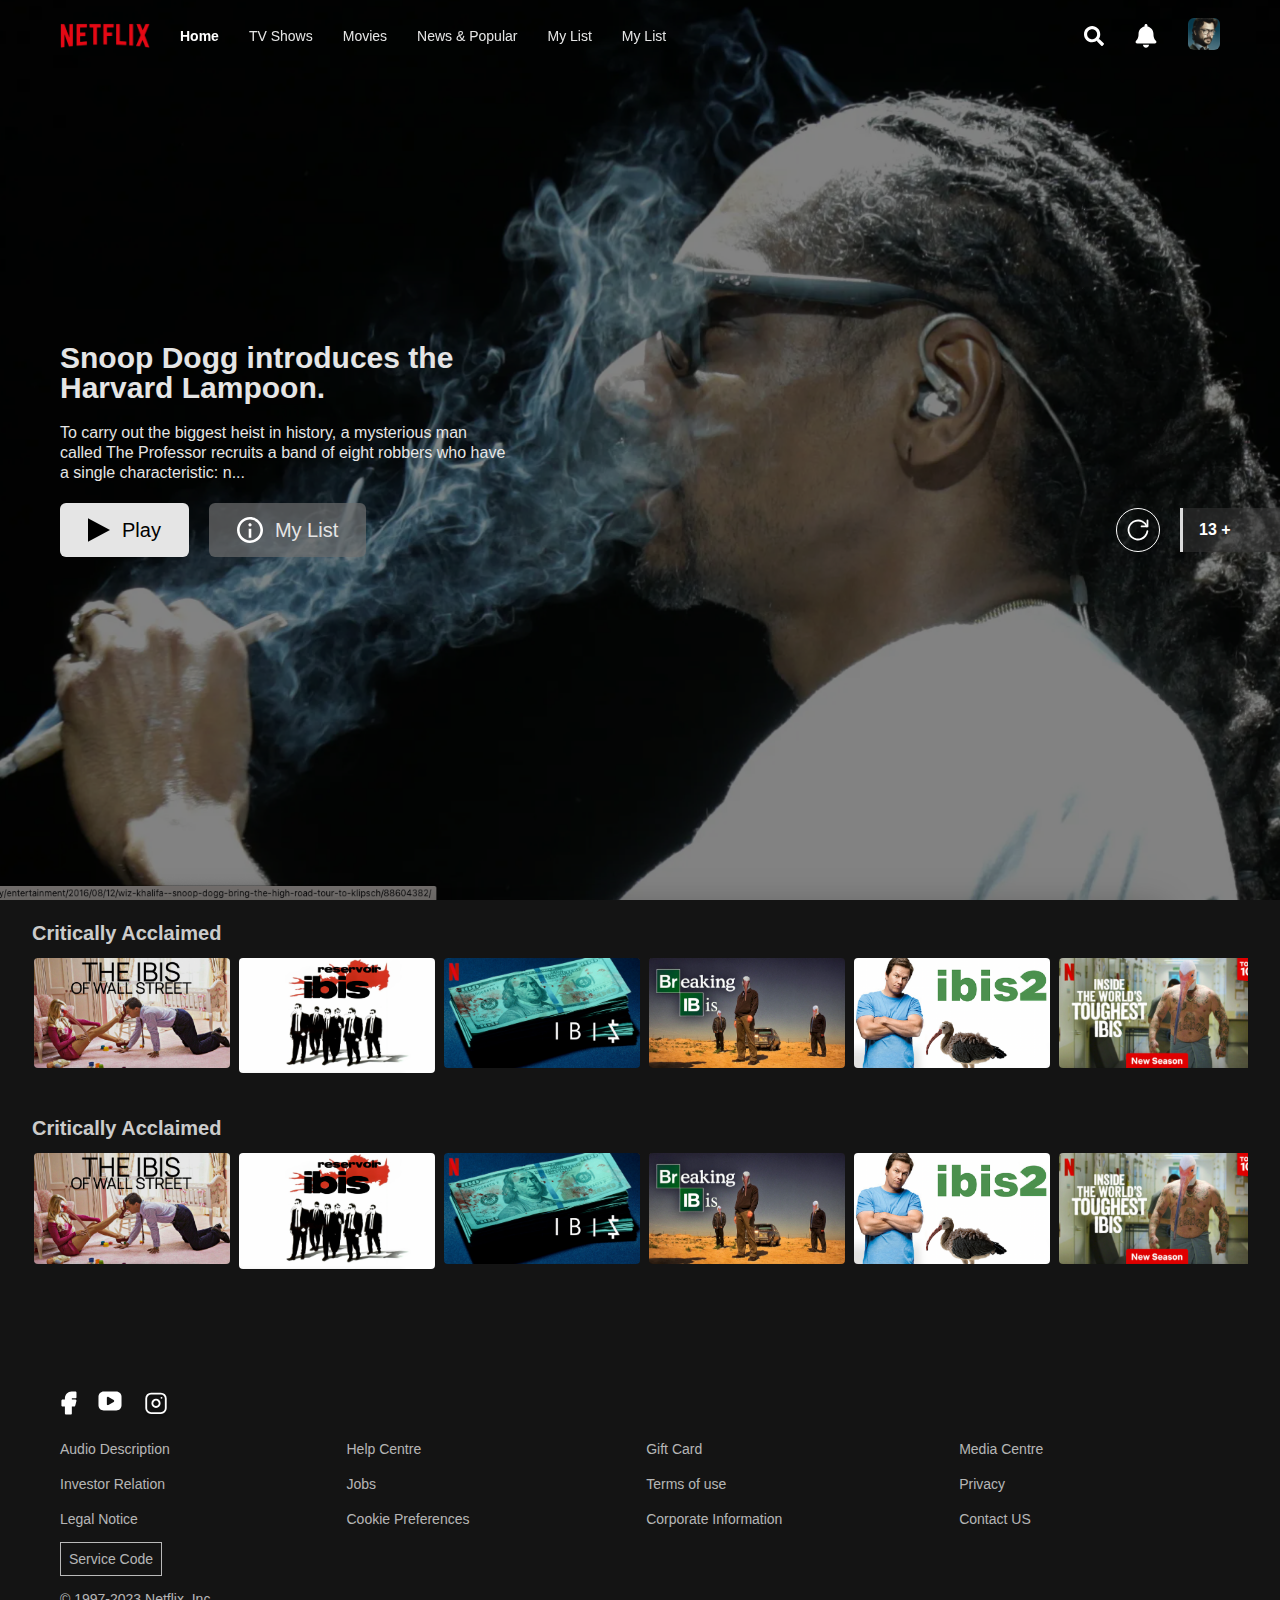
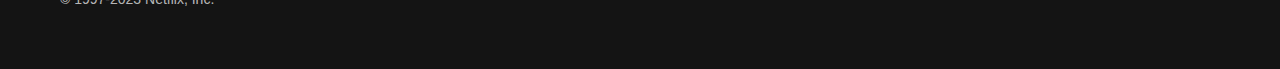
==== index.html @ 250d96dd "new page added" ====
<!DOCTYPE html>
<html lang="en">
  <head>
    <meta charset="utf-8">
    <meta name="viewport" content="width=device-width, initial-scale=1.0">
    <title>Netflix - Watch TV Shows Online, Watch Movies Online</title>
    <link rel="stylesheet" href="assets/css/swiper.min.css">
    <link rel="stylesheet" href="assets/css/style.css">
  </head>
  <body>
    <div class="wrapper-cont">
        <!-- header -->
        <header id="header" class="header">
          <a class="navbar-brand" href="#">
              <img src="assets/images/logo.png" width="90" height="25" alt="logo">
          </a>
          <ul class="nav-links">
            <li><a href="" class="active">Home</a></li>
            <li><a href="">TV Shows</a></li>
            <li><a href="">Movies</a></li>
            <li><a href="">News & Popular</a></li>
            <li><a href="">My List</a></li>
            <li><a href="">My List</a></li>
          </ul>
          <div class="nav-right">
            <a href=""><img src="assets/images/search.svg" width="20" height="20" alt="logo"></a>
            <a href=""><img src="assets/images/notification.svg" width="24" height="24" alt="notification"></a>
            <div class="dropdown">
              <button onclick="myFunction()" class="dropbtn">
                <div>
                  <img src="assets/images/profile-pic.png" width="32" height="32" alt="profile-pic">
                  <i class="fas fa-caret-down"></i>
                </div>
              </button>
              <div id="myDropdown" class="dropdown-content">
                <a href="#home">Home</a>
                <a href="#about">About</a>
                <a href="#contact">Contact</a>
              </div>
            </div>
          </div>
        </header>
        <main>
            <div class="hero-section">
              <div class="banner-img-wrap">
                  <img src="assets/images/banner-img.png" class="banner-img" alt="banner-img">
              </div>
              <div class="banner-overlay">
                <div class="banner_contents">
                  <h1 class="banner_title">Snoop Dogg introduces the Harvard Lampoon.</h1>
                  <p class="banner_description">
                    To carry out the biggest heist in history, a mysterious man called The Professor recruits
                    a band of eight robbers who have a single characteristic: n...
                  </p>
                </div>
                <div class="banner_buttons">
                  <div class="left-aside-btns aside-btns">
                    <button class="banner_button play"><img src="assets/images/play.svg" width="22" height="24" alt="play"> Play</button>
                    <button class="banner_button info"><img src="assets/images/info.svg" width="26" height="26" alt="info"> My List</button>
                  </div>
                  <div class="aside-btns">
                    <button class="refresh-btn"><img src="assets/images/refresh.svg" width="22" height="22" alt="refresh"></button>
                    <div class="maturity-tag">
                        <span>13 +</span>
                    </div>
                  </div>
                </div>
              </div>
            </div>
            <div class="content-listing">
              <div class="content-listing-row">
                <h3>Critically Acclaimed</h3>
                <div class="swiper mySwiper">
                  <div class="swiper-wrapper">
                    <div class="swiper-slide poster-card">
                        <div class="postercard-img">
                          <img src="assets/images/ibis-wall-street.png" alt="ibis-wall-street">
                        </div>
                        <div class="poster-card-bottom">
                          <div class="poster-cards-action">
                              <a href=""><img src="assets/images/play.svg" width="8" height="9" alt="play"></a>
                              <a href=""><img src="assets/images/plus.svg" width="10" height="10" alt="plus"></a>
                              <a href=""><img src="assets/images/thumb-up.svg" width="10" height="10" alt="thumb-up"></a>
                              <a href=""><img src="assets/images/thumb-down.svg" width="10" height="10" alt="thumb-down"></a>
                              <a href=""><img src="assets/images/carret-down.svg" width="10" height="6" alt="carret-down"></a>
                          </div>
                            <p class="recomd-title">Recomandé à 98%</p>
                            <p class="para">Ibis Mating, Erotic, Reality TV</p>
                        </div>
                    </div>
                    <div class="swiper-slide poster-card">
                      <div class="postercard-img">
                        <img src="assets/images/reservoir-ibis.png" alt="reservoir-ibis">
                      </div>
                      <div class="poster-card-bottom">
                        <div class="poster-cards-action">
                            <a href=""><img src="assets/images/play.svg" width="8" height="9" alt="play"></a>
                            <a href=""><img src="assets/images/plus.svg" width="10" height="10" alt="plus"></a>
                            <a href=""><img src="assets/images/thumb-up.svg" width="10" height="10" alt="thumb-up"></a>
                            <a href=""><img src="assets/images/thumb-down.svg" width="10" height="10" alt="thumb-down"></a>
                            <a href=""><img src="assets/images/carret-down.svg" width="10" height="6" alt="carret-down"></a>
                        </div>
                          <p class="recomd-title">Recomandé à 98%</p>
                          <p class="para">Ibis Mating, Erotic, Reality TV</p>
                      </div>
                    </div>
                    <div class="swiper-slide poster-card">
                      <div class="postercard-img">
                        <img src="assets/images/ibiz.png" alt="ibiz">
                      </div>
                      <div class="poster-card-bottom">
                        <div class="poster-cards-action">
                            <a href=""><img src="assets/images/play.svg" width="8" height="9" alt="play"></a>
                            <a href=""><img src="assets/images/plus.svg" width="10" height="10" alt="plus"></a>
                            <a href=""><img src="assets/images/thumb-up.svg" width="10" height="10" alt="thumb-up"></a>
                            <a href=""><img src="assets/images/thumb-down.svg" width="10" height="10" alt="thumb-down"></a>
                            <a href=""><img src="assets/images/carret-down.svg" width="10" height="6" alt="carret-down"></a>
                        </div>
                          <p class="recomd-title">Recomandé à 98%</p>
                          <p class="para">Ibis Mating, Erotic, Reality TV</p>
                      </div>
                    </div>
                    <div class="swiper-slide poster-card">
                      <div class="postercard-img">
                        <img src="assets/images/breaking-ibis.png" alt="breaking-ibis">
                      </div>
                      <div class="poster-card-bottom">
                        <div class="poster-cards-action">
                            <a href=""><img src="assets/images/play.svg" width="8" height="9" alt="play"></a>
                            <a href=""><img src="assets/images/plus.svg" width="10" height="10" alt="plus"></a>
                            <a href=""><img src="assets/images/thumb-up.svg" width="10" height="10" alt="thumb-up"></a>
                            <a href=""><img src="assets/images/thumb-down.svg" width="10" height="10" alt="thumb-down"></a>
                            <a href=""><img src="assets/images/carret-down.svg" width="10" height="6" alt="carret-down"></a>
                        </div>
                          <p class="recomd-title">Recomandé à 98%</p>
                          <p class="para">Ibis Mating, Erotic, Reality TV</p>
                      </div>
                    </div>
                    <div class="swiper-slide poster-card">
                      <div class="postercard-img">
                        <img src="assets/images/ibis2.png" alt="ibis2">
                      </div>
                      <div class="poster-card-bottom">
                        <div class="poster-cards-action">
                            <a href=""><img src="assets/images/play.svg" width="8" height="9" alt="play"></a>
                            <a href=""><img src="assets/images/plus.svg" width="10" height="10" alt="plus"></a>
                            <a href=""><img src="assets/images/thumb-up.svg" width="10" height="10" alt="thumb-up"></a>
                            <a href=""><img src="assets/images/thumb-down.svg" width="10" height="10" alt="thumb-down"></a>
                            <a href=""><img src="assets/images/carret-down.svg" width="10" height="6" alt="carret-down"></a>
                        </div>
                          <p class="recomd-title">Recomandé à 98%</p>
                          <p class="para">Ibis Mating, Erotic, Reality TV</p>
                      </div>
                    </div>
                    <div class="swiper-slide poster-card">
                      <div class="postercard-img">
                        <img src="assets/images/inside-tough-ibis.png" alt="inside-tough-ibis">
                      </div>
                      <div class="poster-card-bottom">
                        <div class="poster-cards-action">
                            <a href=""><img src="assets/images/play.svg" width="8" height="9" alt="play"></a>
                            <a href=""><img src="assets/images/plus.svg" width="10" height="10" alt="plus"></a>
                            <a href=""><img src="assets/images/thumb-up.svg" width="10" height="10" alt="thumb-up"></a>
                            <a href=""><img src="assets/images/thumb-down.svg" width="10" height="10" alt="thumb-down"></a>
                            <a href=""><img src="assets/images/carret-down.svg" width="10" height="6" alt="carret-down"></a>
                        </div>
                          <p class="recomd-title">Recomandé à 98%</p>
                          <p class="para">Ibis Mating, Erotic, Reality TV</p>
                      </div>
                    </div>
                    <div class="swiper-slide poster-card">
                      <div class="postercard-img">
                        <img src="assets/images/ibis.png" alt="ibis">
                      </div>
                      <div class="poster-card-bottom">
                        <div class="poster-cards-action">
                            <a href=""><img src="assets/images/play.svg" width="8" height="9" alt="play"></a>
                            <a href=""><img src="assets/images/plus.svg" width="10" height="10" alt="plus"></a>
                            <a href=""><img src="assets/images/thumb-up.svg" width="10" height="10" alt="thumb-up"></a>
                            <a href=""><img src="assets/images/thumb-down.svg" width="10" height="10" alt="thumb-down"></a>
                            <a href=""><img src="assets/images/carret-down.svg" width="10" height="6" alt="carret-down"></a>
                        </div>
                          <p class="recomd-title">Recomandé à 98%</p>
                          <p class="para">Ibis Mating, Erotic, Reality TV</p>
                      </div>
                    </div>
                    <div class="swiper-slide poster-card">
                      <div class="postercard-img">
                        <img src="assets/images/life-of-ibis.png" alt="life-of-ibis">
                      </div>
                      <div class="poster-card-bottom">
                        <div class="poster-cards-action">
                            <a href=""><img src="assets/images/play.svg" width="8" height="9" alt="play"></a>
                            <a href=""><img src="assets/images/plus.svg" width="10" height="10" alt="plus"></a>
                            <a href=""><img src="assets/images/thumb-up.svg" width="10" height="10" alt="thumb-up"></a>
                            <a href=""><img src="assets/images/thumb-down.svg" width="10" height="10" alt="thumb-down"></a>
                            <a href=""><img src="assets/images/carret-down.svg" width="10" height="6" alt="carret-down"></a>
                        </div>
                          <p class="recomd-title">Recomandé à 98%</p>
                          <p class="para">Ibis Mating, Erotic, Reality TV</p>
                      </div>
                    </div>
                    <div class="swiper-slide poster-card">
                      <div class="postercard-img">
                        <img src="assets/images/ibis-bueller.png" alt="ibis-bueller">
                      </div>
                      <div class="poster-card-bottom">
                        <div class="poster-cards-action">
                            <a href=""><img src="assets/images/play.svg" width="8" height="9" alt="play"></a>
                            <a href=""><img src="assets/images/plus.svg" width="10" height="10" alt="plus"></a>
                            <a href=""><img src="assets/images/thumb-up.svg" width="10" height="10" alt="thumb-up"></a>
                            <a href=""><img src="assets/images/thumb-down.svg" width="10" height="10" alt="thumb-down"></a>
                            <a href=""><img src="assets/images/carret-down.svg" width="10" height="6" alt="carret-down"></a>
                        </div>
                          <p class="recomd-title">Recomandé à 98%</p>
                          <p class="para">Ibis Mating, Erotic, Reality TV</p>
                      </div>
                    </div>
                    <div class="swiper-slide poster-card">
                      <div class="postercard-img">
                        <img src="assets/images/superibis.png" alt="superibis">
                      </div>
                      <div class="poster-card-bottom">
                        <div class="poster-cards-action">
                            <a href=""><img src="assets/images/play.svg" width="8" height="9" alt="play"></a>
                            <a href=""><img src="assets/images/plus.svg" width="10" height="10" alt="plus"></a>
                            <a href=""><img src="assets/images/thumb-up.svg" width="10" height="10" alt="thumb-up"></a>
                            <a href=""><img src="assets/images/thumb-down.svg" width="10" height="10" alt="thumb-down"></a>
                            <a href=""><img src="assets/images/carret-down.svg" width="10" height="6" alt="carret-down"></a>
                        </div>
                          <p class="recomd-title">Recomandé à 98%</p>
                          <p class="para">Ibis Mating, Erotic, Reality TV</p>
                      </div>
                    </div>
                    <div class="swiper-slide poster-card">
                      <div class="postercard-img">
                        <img src="assets/images/bojack-ibisman.png" alt="bojack-ibisman">
                      </div>
                      <div class="poster-card-bottom">
                        <div class="poster-cards-action">
                            <a href=""><img src="assets/images/play.svg" width="8" height="9" alt="play"></a>
                            <a href=""><img src="assets/images/plus.svg" width="10" height="10" alt="plus"></a>
                            <a href=""><img src="assets/images/thumb-up.svg" width="10" height="10" alt="thumb-up"></a>
                            <a href=""><img src="assets/images/thumb-down.svg" width="10" height="10" alt="thumb-down"></a>
                            <a href=""><img src="assets/images/carret-down.svg" width="10" height="6" alt="carret-down"></a>
                        </div>
                          <p class="recomd-title">Recomandé à 98%</p>
                          <p class="para">Ibis Mating, Erotic, Reality TV</p>
                      </div>
                    </div>
                    <div class="swiper-slide poster-card">
                      <div class="postercard-img">
                        <img src="assets/images/magic-school-ibis.png" alt="magic-school-ibis">
                      </div>
                      <div class="poster-card-bottom">
                        <div class="poster-cards-action">
                            <a href=""><img src="assets/images/play.svg" width="8" height="9" alt="play"></a>
                            <a href=""><img src="assets/images/plus.svg" width="10" height="10" alt="plus"></a>
                            <a href=""><img src="assets/images/thumb-up.svg" width="10" height="10" alt="thumb-up"></a>
                            <a href=""><img src="assets/images/thumb-down.svg" width="10" height="10" alt="thumb-down"></a>
                            <a href=""><img src="assets/images/carret-down.svg" width="10" height="6" alt="carret-down"></a>
                        </div>
                          <p class="recomd-title">Recomandé à 98%</p>
                          <p class="para">Ibis Mating, Erotic, Reality TV</p>
                      </div>
                    </div>
                  </div>
                  <div class="swiper-button-next"></div>
                  <div class="swiper-button-prev"></div>
                </div>
              </div>
              <div class="content-listing-row">
                <h3>Critically Acclaimed</h3>
                <div class="swiper mySwiper">
                  <div class="swiper-wrapper">
                    <div class="swiper-slide poster-card">
                        <div class="postercard-img">
                          <img src="assets/images/ibis-wall-street.png" alt="ibis-wall-street">
                        </div>
                        <div class="poster-card-bottom">
                          <div class="poster-cards-action">
                              <a href=""><img src="assets/images/play.svg" width="8" height="9" alt="play"></a>
                              <a href=""><img src="assets/images/plus.svg" width="10" height="10" alt="plus"></a>
                              <a href=""><img src="assets/images/thumb-up.svg" width="10" height="10" alt="thumb-up"></a>
                              <a href=""><img src="assets/images/thumb-down.svg" width="10" height="10" alt="thumb-down"></a>
                              <a href=""><img src="assets/images/carret-down.svg" width="10" height="6" alt="carret-down"></a>
                          </div>
                            <p class="recomd-title">Recomandé à 98%</p>
                            <p class="para">Ibis Mating, Erotic, Reality TV</p>
                        </div>
                    </div>
                    <div class="swiper-slide poster-card">
                      <div class="postercard-img">
                        <img src="assets/images/reservoir-ibis.png" alt="reservoir-ibis">
                      </div>
                      <div class="poster-card-bottom">
                        <div class="poster-cards-action">
                            <a href=""><img src="assets/images/play.svg" width="8" height="9" alt="play"></a>
                            <a href=""><img src="assets/images/plus.svg" width="10" height="10" alt="plus"></a>
                            <a href=""><img src="assets/images/thumb-up.svg" width="10" height="10" alt="thumb-up"></a>
                            <a href=""><img src="assets/images/thumb-down.svg" width="10" height="10" alt="thumb-down"></a>
                            <a href=""><img src="assets/images/carret-down.svg" width="10" height="6" alt="carret-down"></a>
                        </div>
                          <p class="recomd-title">Recomandé à 98%</p>
                          <p class="para">Ibis Mating, Erotic, Reality TV</p>
                      </div>
                    </div>
                    <div class="swiper-slide poster-card">
                      <div class="postercard-img">
                        <img src="assets/images/ibiz.png" alt="ibiz">
                      </div>
                      <div class="poster-card-bottom">
                        <div class="poster-cards-action">
                            <a href=""><img src="assets/images/play.svg" width="8" height="9" alt="play"></a>
                            <a href=""><img src="assets/images/plus.svg" width="10" height="10" alt="plus"></a>
                            <a href=""><img src="assets/images/thumb-up.svg" width="10" height="10" alt="thumb-up"></a>
                            <a href=""><img src="assets/images/thumb-down.svg" width="10" height="10" alt="thumb-down"></a>
                            <a href=""><img src="assets/images/carret-down.svg" width="10" height="6" alt="carret-down"></a>
                        </div>
                          <p class="recomd-title">Recomandé à 98%</p>
                          <p class="para">Ibis Mating, Erotic, Reality TV</p>
                      </div>
                    </div>
                    <div class="swiper-slide poster-card">
                      <div class="postercard-img">
                        <img src="assets/images/breaking-ibis.png" alt="breaking-ibis">
                      </div>
                      <div class="poster-card-bottom">
                        <div class="poster-cards-action">
                            <a href=""><img src="assets/images/play.svg" width="8" height="9" alt="play"></a>
                            <a href=""><img src="assets/images/plus.svg" width="10" height="10" alt="plus"></a>
                            <a href=""><img src="assets/images/thumb-up.svg" width="10" height="10" alt="thumb-up"></a>
                            <a href=""><img src="assets/images/thumb-down.svg" width="10" height="10" alt="thumb-down"></a>
                            <a href=""><img src="assets/images/carret-down.svg" width="10" height="6" alt="carret-down"></a>
                        </div>
                          <p class="recomd-title">Recomandé à 98%</p>
                          <p class="para">Ibis Mating, Erotic, Reality TV</p>
                      </div>
                    </div>
                    <div class="swiper-slide poster-card">
                      <div class="postercard-img">
                        <img src="assets/images/ibis2.png" alt="ibis2">
                      </div>
                      <div class="poster-card-bottom">
                        <div class="poster-cards-action">
                            <a href=""><img src="assets/images/play.svg" width="8" height="9" alt="play"></a>
                            <a href=""><img src="assets/images/plus.svg" width="10" height="10" alt="plus"></a>
                            <a href=""><img src="assets/images/thumb-up.svg" width="10" height="10" alt="thumb-up"></a>
                            <a href=""><img src="assets/images/thumb-down.svg" width="10" height="10" alt="thumb-down"></a>
                            <a href=""><img src="assets/images/carret-down.svg" width="10" height="6" alt="carret-down"></a>
                        </div>
                          <p class="recomd-title">Recomandé à 98%</p>
                          <p class="para">Ibis Mating, Erotic, Reality TV</p>
                      </div>
                    </div>
                    <div class="swiper-slide poster-card">
                      <div class="postercard-img">
                        <img src="assets/images/inside-tough-ibis.png" alt="inside-tough-ibis">
                      </div>
                      <div class="poster-card-bottom">
                        <div class="poster-cards-action">
                            <a href=""><img src="assets/images/play.svg" width="8" height="9" alt="play"></a>
                            <a href=""><img src="assets/images/plus.svg" width="10" height="10" alt="plus"></a>
                            <a href=""><img src="assets/images/thumb-up.svg" width="10" height="10" alt="thumb-up"></a>
                            <a href=""><img src="assets/images/thumb-down.svg" width="10" height="10" alt="thumb-down"></a>
                            <a href=""><img src="assets/images/carret-down.svg" width="10" height="6" alt="carret-down"></a>
                        </div>
                          <p class="recomd-title">Recomandé à 98%</p>
                          <p class="para">Ibis Mating, Erotic, Reality TV</p>
                      </div>
                    </div>
                    <div class="swiper-slide poster-card">
                      <div class="postercard-img">
                        <img src="assets/images/ibis.png" alt="ibis">
                      </div>
                      <div class="poster-card-bottom">
                        <div class="poster-cards-action">
                            <a href=""><img src="assets/images/play.svg" width="8" height="9" alt="play"></a>
                            <a href=""><img src="assets/images/plus.svg" width="10" height="10" alt="plus"></a>
                            <a href=""><img src="assets/images/thumb-up.svg" width="10" height="10" alt="thumb-up"></a>
                            <a href=""><img src="assets/images/thumb-down.svg" width="10" height="10" alt="thumb-down"></a>
                            <a href=""><img src="assets/images/carret-down.svg" width="10" height="6" alt="carret-down"></a>
                        </div>
                          <p class="recomd-title">Recomandé à 98%</p>
                          <p class="para">Ibis Mating, Erotic, Reality TV</p>
                      </div>
                    </div>
                    <div class="swiper-slide poster-card">
                      <div class="postercard-img">
                        <img src="assets/images/life-of-ibis.png" alt="life-of-ibis">
                      </div>
                      <div class="poster-card-bottom">
                        <div class="poster-cards-action">
                            <a href=""><img src="assets/images/play.svg" width="8" height="9" alt="play"></a>
                            <a href=""><img src="assets/images/plus.svg" width="10" height="10" alt="plus"></a>
                            <a href=""><img src="assets/images/thumb-up.svg" width="10" height="10" alt="thumb-up"></a>
                            <a href=""><img src="assets/images/thumb-down.svg" width="10" height="10" alt="thumb-down"></a>
                            <a href=""><img src="assets/images/carret-down.svg" width="10" height="6" alt="carret-down"></a>
                        </div>
                          <p class="recomd-title">Recomandé à 98%</p>
                          <p class="para">Ibis Mating, Erotic, Reality TV</p>
                      </div>
                    </div>
                    <div class="swiper-slide poster-card">
                      <div class="postercard-img">
                        <img src="assets/images/ibis-bueller.png" alt="ibis-bueller">
                      </div>
                      <div class="poster-card-bottom">
                        <div class="poster-cards-action">
                            <a href=""><img src="assets/images/play.svg" width="8" height="9" alt="play"></a>
                            <a href=""><img src="assets/images/plus.svg" width="10" height="10" alt="plus"></a>
                            <a href=""><img src="assets/images/thumb-up.svg" width="10" height="10" alt="thumb-up"></a>
                            <a href=""><img src="assets/images/thumb-down.svg" width="10" height="10" alt="thumb-down"></a>
                            <a href=""><img src="assets/images/carret-down.svg" width="10" height="6" alt="carret-down"></a>
                        </div>
                          <p class="recomd-title">Recomandé à 98%</p>
                          <p class="para">Ibis Mating, Erotic, Reality TV</p>
                      </div>
                    </div>
                    <div class="swiper-slide poster-card">
                      <div class="postercard-img">
                        <img src="assets/images/superibis.png" alt="superibis">
                      </div>
                      <div class="poster-card-bottom">
                        <div class="poster-cards-action">
                            <a href=""><img src="assets/images/play.svg" width="8" height="9" alt="play"></a>
                            <a href=""><img src="assets/images/plus.svg" width="10" height="10" alt="plus"></a>
                            <a href=""><img src="assets/images/thumb-up.svg" width="10" height="10" alt="thumb-up"></a>
                            <a href=""><img src="assets/images/thumb-down.svg" width="10" height="10" alt="thumb-down"></a>
                            <a href=""><img src="assets/images/carret-down.svg" width="10" height="6" alt="carret-down"></a>
                        </div>
                          <p class="recomd-title">Recomandé à 98%</p>
                          <p class="para">Ibis Mating, Erotic, Reality TV</p>
                      </div>
                    </div>
                    <div class="swiper-slide poster-card">
                      <div class="postercard-img">
                        <img src="assets/images/bojack-ibisman.png" alt="bojack-ibisman">
                      </div>
                      <div class="poster-card-bottom">
                        <div class="poster-cards-action">
                            <a href=""><img src="assets/images/play.svg" width="8" height="9" alt="play"></a>
                            <a href=""><img src="assets/images/plus.svg" width="10" height="10" alt="plus"></a>
                            <a href=""><img src="assets/images/thumb-up.svg" width="10" height="10" alt="thumb-up"></a>
                            <a href=""><img src="assets/images/thumb-down.svg" width="10" height="10" alt="thumb-down"></a>
                            <a href=""><img src="assets/images/carret-down.svg" width="10" height="6" alt="carret-down"></a>
                        </div>
                          <p class="recomd-title">Recomandé à 98%</p>
                          <p class="para">Ibis Mating, Erotic, Reality TV</p>
                      </div>
                    </div>
                    <div class="swiper-slide poster-card">
                      <div class="postercard-img">
                        <img src="assets/images/magic-school-ibis.png" alt="magic-school-ibis">
                      </div>
                      <div class="poster-card-bottom">
                        <div class="poster-cards-action">
                            <a href=""><img src="assets/images/play.svg" width="8" height="9" alt="play"></a>
                            <a href=""><img src="assets/images/plus.svg" width="10" height="10" alt="plus"></a>
                            <a href=""><img src="assets/images/thumb-up.svg" width="10" height="10" alt="thumb-up"></a>
                            <a href=""><img src="assets/images/thumb-down.svg" width="10" height="10" alt="thumb-down"></a>
                            <a href=""><img src="assets/images/carret-down.svg" width="10" height="6" alt="carret-down"></a>
                        </div>
                          <p class="recomd-title">Recomandé à 98%</p>
                          <p class="para">Ibis Mating, Erotic, Reality TV</p>
                      </div>
                    </div>
                  </div>
                  <div class="swiper-button-next"></div>
                  <div class="swiper-button-prev"></div>
                </div>
              </div>
            </div> 
        </main>
        <footer class="footer-wrap">
          <div class="social-links">
            <a href=""><img src="assets/images/facebook.svg" width="18" height="24" alt="facebook"></a>
            <a href=""><img src="assets/images/Youtube.svg" width="24" height="20" alt="Youtube"></a>
            <a href=""><img src="assets/images/instagram.svg" width="28" height="28" alt="instagram"></a>
          </div>
          <div class="footer-widgets">
               <ul class="widget">
                  <li><a href="#">Audio Description</a></li>
                  <li><a href="#">Investor Relation</a></li>
                  <li><a href="#">Legal Notice</a></li>            
              </ul>
              <ul class="widget">
                  <li><a href="#">Help Centre</a></li>
                  <li><a href="#">Jobs</a></li>
                  <li><a href="#">Cookie Preferences</a></li>           
              </ul>
               <ul class="widget">
                  <li><a href="#">Gift Card</a></li>
                  <li><a href="#">Terms of use</a></li>
                  <li><a href="#">Corporate Information</a></li>          
              </ul>
               <ul class="widget">
                <li><a href="#">Media Centre</a></li>
                  <li><a href="#">Privacy</a></li>
                  <li><a href="#">Contact US</a></li>            
              </ul>
          </div>
          <div class="service-code">
            <a href="#">Service Code</a>
          </div>
          <div class="copy-right">
              <p>© 1997-2023 Netflix, Inc.</p>
          </div>
      </footer>
      <!---Background Audio--->
      <audio src="assets/audio/HarvardUniversity3.m4a" id="my_audio" loop="loop" autoplay="autoplay"></audio>    
    </div>
    <script src="assets/js/swiper.min.js"></script>
    <script src="assets/js/main.js"></script>
  </body>
</html>
---- assets/css/style.css ----
*,*::before,*::after {
	margin: 0;
	padding: 0;
	border: 0;
	font-size: 100%;
	font: inherit;
	vertical-align: baseline;
    box-sizing: border-box;
}
body {
	line-height: 1;
    background-color: #141414;
    font-family: Arial, Helvetica, sans-serif;
}
ol, ul {
	list-style: none;
}
a{
    text-decoration: none;
}
img{
    max-width: 100%;
    max-height: 100%;
    display: block;
}
button{
    cursor: pointer;
}
.dropdown {
    float: left;
    overflow: hidden;
  }
  
  .dropdown .dropbtn {
    cursor: pointer;
    font-size: 16px;  
    border: none;
    outline: none;
    padding: 14px 16px;
    background-color: inherit;
    font-family: inherit;
    margin: 0;
  }
  .dropdown-content {
    display: none;
    position: absolute;
    min-width: 160px;
    box-shadow: 0px 8px 16px 0px rgba(0,0,0,0.2);
    z-index: 1;
  }
  
  .dropdown-content a {
    float: none;
    color: black;
    padding: 12px 16px;
    text-decoration: none;
    display: block;
    text-align: left;
  }
  
  .dropdown-content a:hover {
    background-color: #ddd;
  }
  
  .show {
    display: block;
  }
.header {
    position: fixed;
    top: 0;
    width: 100%;
    display: flex;
    align-items: center;
    padding: 18px 60px;
    gap: 30px;
    z-index: 1;
    transition-timing-function: ease-in;
    transition: all 0.5s;
}
.header_bg_black {
    background-color: #111;
}
.header .nav-links{
    display: flex;
    gap: 30px;
}
.header .nav-links a {
    color: #e5e5e5;
    font-size: 14px;
    line-height: 12px;
    transition: color .2s ease-in-out;
}
.header .nav-links a.active {
    color: #fff;
    margin-right: 0;
    font-weight: 600;
}
.nav-right{
    display: flex;
    align-items: center;
    gap: 30px;
    margin-left: auto;
}
.header .nav-right .dropbtn{
    background: none;
    margin: 0;
    padding: 0;
    border: 0;
}
.header .nav-right .dropbtn img{
    border-radius: 6px;
}
/*-----Hero Section----------*/
.hero-section {
    width: 100%;
    height: 100vh;
    position: relative;
}
.hero-section .banner-img-wrap{
    max-width: 100%;
    height: 100%;
    display: block;
    overflow: hidden;
}
.hero-section .banner-img-wrap img{
    width: 100%;
    height: 100%;
    object-fit: cover;
}
.hero-section .banner-overlay {
    display: flex;
    flex-direction: column;
    justify-content: center;
    width: 100%;
    height: 100%;
    position: absolute;
    top: 0;
    padding-block: 60px;
    padding-left: 60px;
    box-sizing: border-box;
    left: 0;
    gap: 20px;
    right: 0;
    background: #0000007d;
}
.hero-section .banner_contents {
    max-width: 450px;
    display: flex;
    flex-direction: column;
    gap: 20px;
}
.banner_contents h1 {
    color: #e5e5e5;
    font-size: 30px;
    font-weight: 700;
}
.banner_contents p {
    font-size: 16px;
    line-height: 20px;
    color: #e5e5e5;
    font-style: normal;
}
.hero-section .banner-overlay .banner_buttons{
    display: flex;
    justify-content: space-between;
    flex-wrap: wrap;
    align-items: center;
}
.hero-section .banner-overlay .banner_buttons .aside-btns{
    display: flex;
    gap: 20px;
}
.hero-section .banner-overlay .banner_buttons .aside-btns button{
    flex-wrap: nowrap;
    gap: 12px;
    align-items: center;
    display: flex;
}
.hero-section .banner-overlay .banner_buttons .left-aside-btns button{
    padding: 14px 28px;
    font-size: 20px;
    font-weight: 500;
}
.hero-section .banner-overlay .banner_buttons .left-aside-btns.aside-btns button.info{
    background-color: rgba(109, 109, 110, .7);
    border-radius: 6px;
    color: #e5e5e5;
}   
.hero-section .banner-overlay .banner_buttons .left-aside-btns.aside-btns button.info:hover {
    background-color: rgba(109, 109, 110, .4);
}
.hero-section .banner-overlay .banner_buttons .left-aside-btns.aside-btns button.play{
    background-color: #e5e5e5;
    color: #000;
    border-radius: 6px;
}
.hero-section .banner-overlay .banner_buttons .left-aside-btns.aside-btns button.play:hover {
    background-color: rgba(255, 255, 255, .75);
}
.hero-section .banner-overlay .maturity-tag {
    width: 100px;
    background-color: rgba(50, 50, 50, .6);
    border-left: 3px solid #dcdcdc;
    align-items: center;
    padding: 12px 16px;
    display: flex;
    color: #fff;
    font-weight: 600;
}
.refresh-btn {
    background: none;
    border: 1px solid #fff;
    padding: 10px 10px;
    border-radius: 50%;
}

/*---------Content Listing-------*/
.content-listing{
    overflow: hidden;
    box-sizing: border-box;
    width: 95%;
    margin: 0 auto;
    padding-block: 20px;
}
.content-listing .content-listing-row{
    margin-bottom: 40px;
    padding-left: 0;
}
.content-listing-row h3{
    color: rgba(255, 255, 255, .8);
    margin-bottom: 10px;
    font-size: 20px;
    font-weight: 600;
    line-height: 26px;
}
.swiper {
    width: 100%;
    height: auto;
    padding: 0;
    overflow: visible;
    box-sizing: border-box;
}
.swiper-wrapper {
    z-index: 500;
    padding-left: 0;
    padding-right: 0;
    display: flex;
    position: relative;
}
.swiper-slide.poster-card {
    z-index: auto;
    min-width: 200px;
    cursor: pointer;
    margin-left: 0;
    margin-right: 0;
    position: relative;
    border: 2px solid rgba(0, 0, 0, 0);
    border-radius: 6px;
    transition: transform .2s ease-in-out;
    overflow: visible;
}
.swiper-slide.poster-card:hover{
    z-index: 1000;
    border-width: 2px;
    position: relative;
    transform: translate(0, -80px)scale(1.4);
}
.swiper-slide.poster-card.swiper-slide-active:hover{
    transform-origin: left center;
}
.postercard-img img{
    border-radius: 4px 4px 0 0;
}
.postercard-img img{
    width: 100%;
    position: static;
    border-radius: 4px;
}
.swiper-slide.poster-card .postercard-img img:hover{
    border-radius: 4px 4px 0px 0px;
}
.poster-card-bottom{
    background-color: #242424;
    border-bottom-right-radius: 4px;
    border-bottom-left-radius: 4px;
    padding: 10px 14px;
    display: none;
    box-sizing: border-box;
}
.poster-card:hover .poster-card-bottom {
    display: block;
}
.poster-cards-action{
    display: flex;
    align-items: center;
    margin-bottom: 10px;
}
.poster-cards-action a{
    width: 26px;
    height: 26px;
    background-color: rgba(0, 0, 0, 0);
    border: 1px solid #999;
    border-radius: 50%;
    justify-content: center;
    align-items: center;
    margin-bottom: 0;
    margin-right: 6px;
    padding: 0;
    display: flex;
}
.poster-cards-action a:hover {
    border-color: #fff;
}
.poster-cards-action a:first-child{
    background-color: #fff;
    border-color: #fff;
}
.poster-cards-action a:first-child:hover{
    background-color: #f0f0f0;
    border-color: #f0f0f0;
}
.poster-cards-action a:last-child{
    margin-left: auto;
}
.poster-card-bottom p.recomd-title{
    color: #46d369;
    margin-bottom: 2px;
    font-size: 10px;
    font-weight: 600;
    line-height: 14px;
}
.poster-card-bottom p.para{
    color: #c4c4c4;
    margin-bottom: 0;
    font-size: 10px;
    line-height: 12px;
}
/*------------Footer-----------*/
.swiper-button-prev, .swiper-button-next{
    position: absolute;

}
.footer-wrap{
    max-width: 100%;
    box-sizing: border-box;
    margin: 0 auto;
    padding: 60px;
}
.footer-wrap .footer-widgets{
    margin-block: 20px;
    display: flex;
}
.footer-wrap .footer-widgets .widget{
    flex-grow: 1;
}
.footer-wrap .footer-widgets .widget li:not(:last-child){
    margin-bottom: 15px
}
.footer-wrap .footer-widgets .widget li a{
    color: rgba(255,255,255,0.7);
    font-size: 14px;
    line-height: 20px;
}
.footer-wrap .social-links{
    display: flex;
    gap: 20px;
}
.service-code a{
    color: rgba(255,255,255,0.7);
    font-size: 14px;
    line-height: 20px;
    border: 1px solid rgba(255,255,255,0.7);
    padding: 8px;
}
.copy-right p{
    color: rgba(255,255,255,0.7);
    font-size: 14px;
    line-height: 20px;
    margin-top: 20px;
}
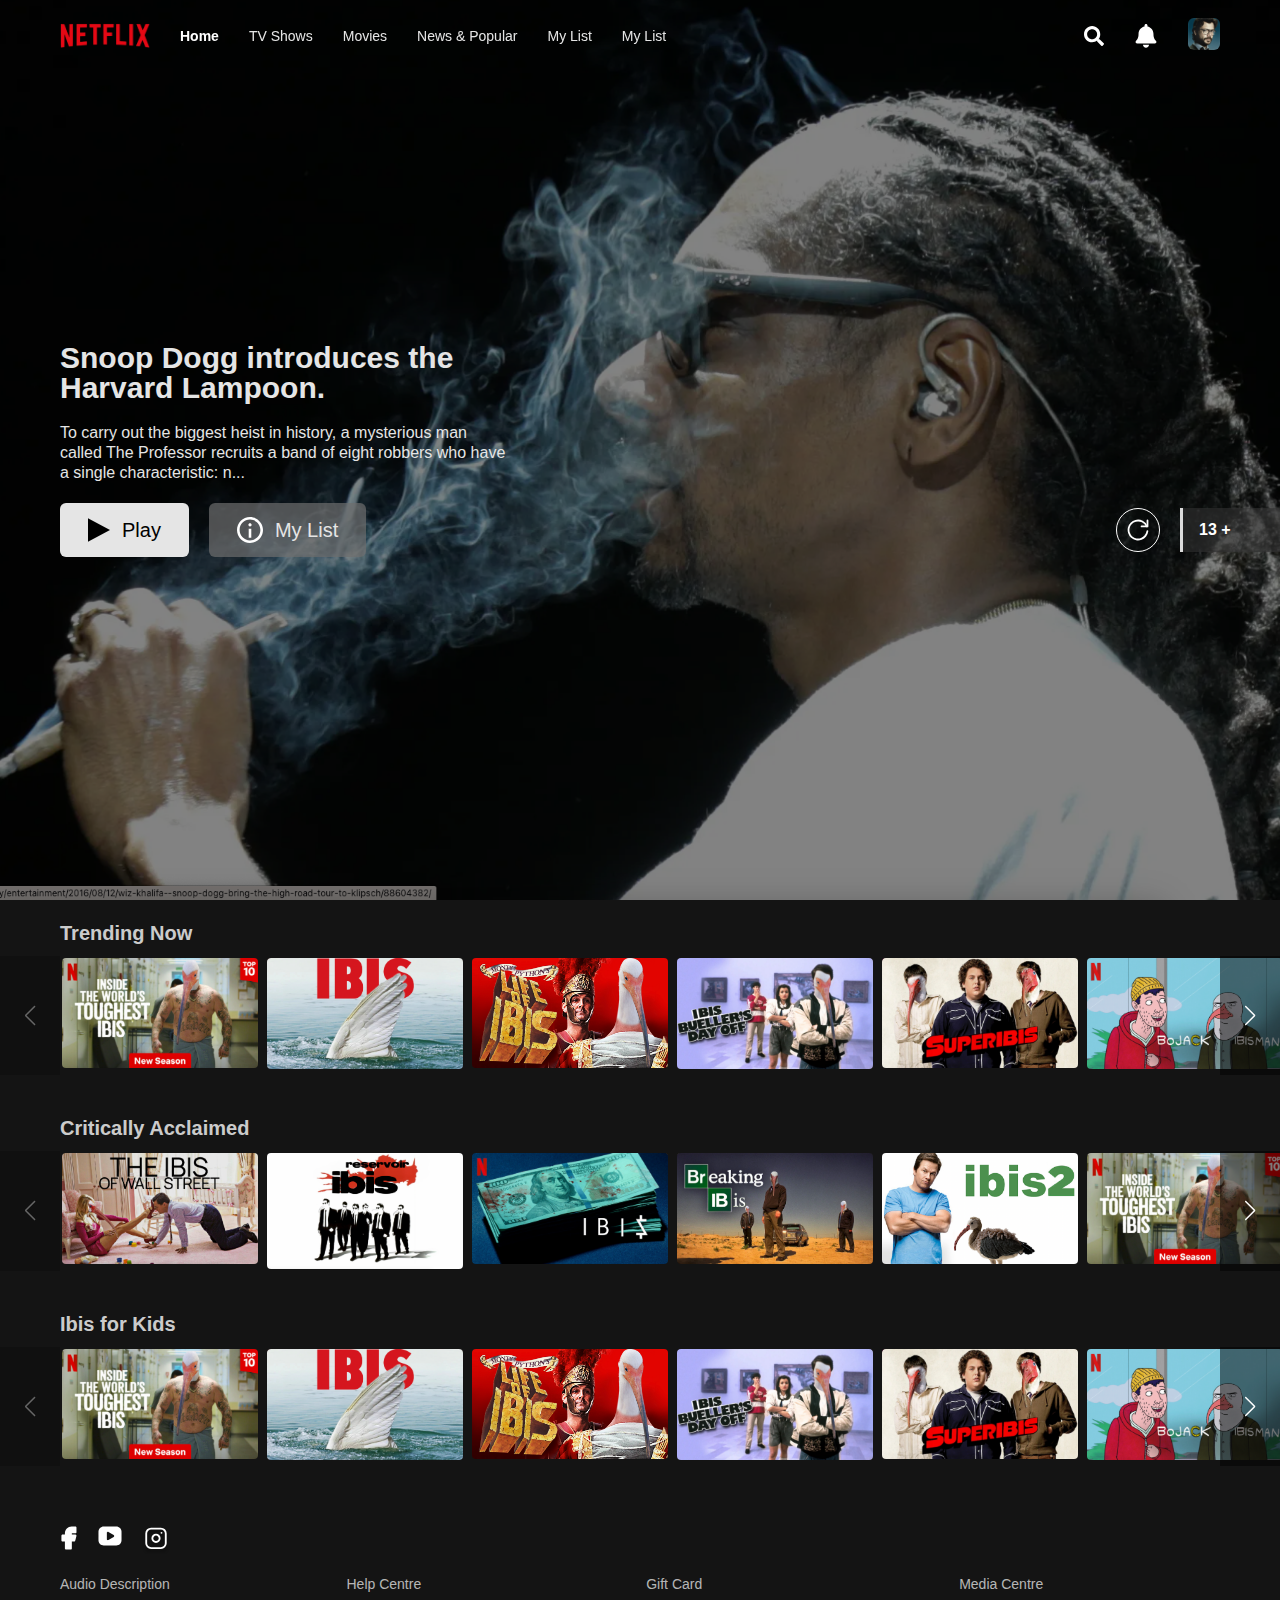
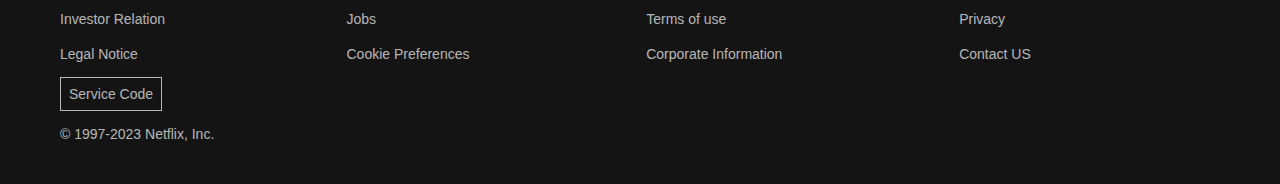
==== commit 76adf613: "chages added" ====
--- a/index.html
+++ b/index.html
@@ -4,7 +4,7 @@
     <meta charset="utf-8">
     <meta name="viewport" content="width=device-width, initial-scale=1.0">
     <title>Netflix - Watch TV Shows Online, Watch Movies Online</title>
-    <link rel="stylesheet" href="assets/css/swiper.min.css">
+    <link rel="stylesheet" href="assets/css/swiper-bundle.min.css">
     <link rel="stylesheet" href="assets/css/style.css">
   </head>
   <body>
@@ -69,9 +69,121 @@
             </div>
             <div class="content-listing">
               <div class="content-listing-row">
-                <h3>Critically Acclaimed</h3>
+                <h3>Trending Now</h3>
                 <div class="swiper mySwiper">
                   <div class="swiper-wrapper">
+                    <div class="swiper-slide poster-card">
+                      <div class="postercard-img">
+                        <img src="assets/images/inside-tough-ibis.png" alt="inside-tough-ibis">
+                      </div>
+                      <div class="poster-card-bottom">
+                        <div class="poster-cards-action">
+                            <a href=""><img src="assets/images/play.svg" width="8" height="9" alt="play"></a>
+                            <a href=""><img src="assets/images/plus.svg" width="10" height="10" alt="plus"></a>
+                            <a href=""><img src="assets/images/thumb-up.svg" width="10" height="10" alt="thumb-up"></a>
+                            <a href=""><img src="assets/images/thumb-down.svg" width="10" height="10" alt="thumb-down"></a>
+                            <a href=""><img src="assets/images/carret-down.svg" width="10" height="6" alt="carret-down"></a>
+                        </div>
+                          <p class="recomd-title">Recomandé à 98%</p>
+                          <p class="para">Ibis Mating, Erotic, Reality TV</p>
+                      </div>
+                    </div>
+                    <div class="swiper-slide poster-card">
+                      <div class="postercard-img">
+                        <img src="assets/images/ibis.png" alt="ibis">
+                      </div>
+                      <div class="poster-card-bottom">
+                        <div class="poster-cards-action">
+                            <a href=""><img src="assets/images/play.svg" width="8" height="9" alt="play"></a>
+                            <a href=""><img src="assets/images/plus.svg" width="10" height="10" alt="plus"></a>
+                            <a href=""><img src="assets/images/thumb-up.svg" width="10" height="10" alt="thumb-up"></a>
+                            <a href=""><img src="assets/images/thumb-down.svg" width="10" height="10" alt="thumb-down"></a>
+                            <a href=""><img src="assets/images/carret-down.svg" width="10" height="6" alt="carret-down"></a>
+                        </div>
+                          <p class="recomd-title">Recomandé à 98%</p>
+                          <p class="para">Ibis Mating, Erotic, Reality TV</p>
+                      </div>
+                    </div>
+                    <div class="swiper-slide poster-card">
+                      <div class="postercard-img">
+                        <img src="assets/images/life-of-ibis.png" alt="life-of-ibis">
+                      </div>
+                      <div class="poster-card-bottom">
+                        <div class="poster-cards-action">
+                            <a href=""><img src="assets/images/play.svg" width="8" height="9" alt="play"></a>
+                            <a href=""><img src="assets/images/plus.svg" width="10" height="10" alt="plus"></a>
+                            <a href=""><img src="assets/images/thumb-up.svg" width="10" height="10" alt="thumb-up"></a>
+                            <a href=""><img src="assets/images/thumb-down.svg" width="10" height="10" alt="thumb-down"></a>
+                            <a href=""><img src="assets/images/carret-down.svg" width="10" height="6" alt="carret-down"></a>
+                        </div>
+                          <p class="recomd-title">Recomandé à 98%</p>
+                          <p class="para">Ibis Mating, Erotic, Reality TV</p>
+                      </div>
+                    </div>
+                    <div class="swiper-slide poster-card">
+                      <div class="postercard-img">
+                        <img src="assets/images/ibis-bueller.png" alt="ibis-bueller">
+                      </div>
+                      <div class="poster-card-bottom">
+                        <div class="poster-cards-action">
+                            <a href=""><img src="assets/images/play.svg" width="8" height="9" alt="play"></a>
+                            <a href=""><img src="assets/images/plus.svg" width="10" height="10" alt="plus"></a>
+                            <a href=""><img src="assets/images/thumb-up.svg" width="10" height="10" alt="thumb-up"></a>
+                            <a href=""><img src="assets/images/thumb-down.svg" width="10" height="10" alt="thumb-down"></a>
+                            <a href=""><img src="assets/images/carret-down.svg" width="10" height="6" alt="carret-down"></a>
+                        </div>
+                          <p class="recomd-title">Recomandé à 98%</p>
+                          <p class="para">Ibis Mating, Erotic, Reality TV</p>
+                      </div>
+                    </div>
+                    <div class="swiper-slide poster-card">
+                      <div class="postercard-img">
+                        <img src="assets/images/superibis.png" alt="superibis">
+                      </div>
+                      <div class="poster-card-bottom">
+                        <div class="poster-cards-action">
+                            <a href=""><img src="assets/images/play.svg" width="8" height="9" alt="play"></a>
+                            <a href=""><img src="assets/images/plus.svg" width="10" height="10" alt="plus"></a>
+                            <a href=""><img src="assets/images/thumb-up.svg" width="10" height="10" alt="thumb-up"></a>
+                            <a href=""><img src="assets/images/thumb-down.svg" width="10" height="10" alt="thumb-down"></a>
+                            <a href=""><img src="assets/images/carret-down.svg" width="10" height="6" alt="carret-down"></a>
+                        </div>
+                          <p class="recomd-title">Recomandé à 98%</p>
+                          <p class="para">Ibis Mating, Erotic, Reality TV</p>
+                      </div>
+                    </div>
+                    <div class="swiper-slide poster-card">
+                      <div class="postercard-img">
+                        <img src="assets/images/bojack-ibisman.png" alt="bojack-ibisman">
+                      </div>
+                      <div class="poster-card-bottom">
+                        <div class="poster-cards-action">
+                            <a href=""><img src="assets/images/play.svg" width="8" height="9" alt="play"></a>
+                            <a href=""><img src="assets/images/plus.svg" width="10" height="10" alt="plus"></a>
+                            <a href=""><img src="assets/images/thumb-up.svg" width="10" height="10" alt="thumb-up"></a>
+                            <a href=""><img src="assets/images/thumb-down.svg" width="10" height="10" alt="thumb-down"></a>
+                            <a href=""><img src="assets/images/carret-down.svg" width="10" height="6" alt="carret-down"></a>
+                        </div>
+                          <p class="recomd-title">Recomandé à 98%</p>
+                          <p class="para">Ibis Mating, Erotic, Reality TV</p>
+                      </div>
+                    </div>
+                    <div class="swiper-slide poster-card">
+                      <div class="postercard-img">
+                        <img src="assets/images/magic-school-ibis.png" alt="magic-school-ibis">
+                      </div>
+                      <div class="poster-card-bottom">
+                        <div class="poster-cards-action">
+                            <a href=""><img src="assets/images/play.svg" width="8" height="9" alt="play"></a>
+                            <a href=""><img src="assets/images/plus.svg" width="10" height="10" alt="plus"></a>
+                            <a href=""><img src="assets/images/thumb-up.svg" width="10" height="10" alt="thumb-up"></a>
+                            <a href=""><img src="assets/images/thumb-down.svg" width="10" height="10" alt="thumb-down"></a>
+                            <a href=""><img src="assets/images/carret-down.svg" width="10" height="6" alt="carret-down"></a>
+                        </div>
+                          <p class="recomd-title">Recomandé à 98%</p>
+                          <p class="para">Ibis Mating, Erotic, Reality TV</p>
+                      </div>
+                    </div>
                     <div class="swiper-slide poster-card">
                         <div class="postercard-img">
                           <img src="assets/images/ibis-wall-street.png" alt="ibis-wall-street">
@@ -152,118 +264,6 @@
                           <p class="para">Ibis Mating, Erotic, Reality TV</p>
                       </div>
                     </div>
-                    <div class="swiper-slide poster-card">
-                      <div class="postercard-img">
-                        <img src="assets/images/inside-tough-ibis.png" alt="inside-tough-ibis">
-                      </div>
-                      <div class="poster-card-bottom">
-                        <div class="poster-cards-action">
-                            <a href=""><img src="assets/images/play.svg" width="8" height="9" alt="play"></a>
-                            <a href=""><img src="assets/images/plus.svg" width="10" height="10" alt="plus"></a>
-                            <a href=""><img src="assets/images/thumb-up.svg" width="10" height="10" alt="thumb-up"></a>
-                            <a href=""><img src="assets/images/thumb-down.svg" width="10" height="10" alt="thumb-down"></a>
-                            <a href=""><img src="assets/images/carret-down.svg" width="10" height="6" alt="carret-down"></a>
-                        </div>
-                          <p class="recomd-title">Recomandé à 98%</p>
-                          <p class="para">Ibis Mating, Erotic, Reality TV</p>
-                      </div>
-                    </div>
-                    <div class="swiper-slide poster-card">
-                      <div class="postercard-img">
-                        <img src="assets/images/ibis.png" alt="ibis">
-                      </div>
-                      <div class="poster-card-bottom">
-                        <div class="poster-cards-action">
-                            <a href=""><img src="assets/images/play.svg" width="8" height="9" alt="play"></a>
-                            <a href=""><img src="assets/images/plus.svg" width="10" height="10" alt="plus"></a>
-                            <a href=""><img src="assets/images/thumb-up.svg" width="10" height="10" alt="thumb-up"></a>
-                            <a href=""><img src="assets/images/thumb-down.svg" width="10" height="10" alt="thumb-down"></a>
-                            <a href=""><img src="assets/images/carret-down.svg" width="10" height="6" alt="carret-down"></a>
-                        </div>
-                          <p class="recomd-title">Recomandé à 98%</p>
-                          <p class="para">Ibis Mating, Erotic, Reality TV</p>
-                      </div>
-                    </div>
-                    <div class="swiper-slide poster-card">
-                      <div class="postercard-img">
-                        <img src="assets/images/life-of-ibis.png" alt="life-of-ibis">
-                      </div>
-                      <div class="poster-card-bottom">
-                        <div class="poster-cards-action">
-                            <a href=""><img src="assets/images/play.svg" width="8" height="9" alt="play"></a>
-                            <a href=""><img src="assets/images/plus.svg" width="10" height="10" alt="plus"></a>
-                            <a href=""><img src="assets/images/thumb-up.svg" width="10" height="10" alt="thumb-up"></a>
-                            <a href=""><img src="assets/images/thumb-down.svg" width="10" height="10" alt="thumb-down"></a>
-                            <a href=""><img src="assets/images/carret-down.svg" width="10" height="6" alt="carret-down"></a>
-                        </div>
-                          <p class="recomd-title">Recomandé à 98%</p>
-                          <p class="para">Ibis Mating, Erotic, Reality TV</p>
-                      </div>
-                    </div>
-                    <div class="swiper-slide poster-card">
-                      <div class="postercard-img">
-                        <img src="assets/images/ibis-bueller.png" alt="ibis-bueller">
-                      </div>
-                      <div class="poster-card-bottom">
-                        <div class="poster-cards-action">
-                            <a href=""><img src="assets/images/play.svg" width="8" height="9" alt="play"></a>
-                            <a href=""><img src="assets/images/plus.svg" width="10" height="10" alt="plus"></a>
-                            <a href=""><img src="assets/images/thumb-up.svg" width="10" height="10" alt="thumb-up"></a>
-                            <a href=""><img src="assets/images/thumb-down.svg" width="10" height="10" alt="thumb-down"></a>
-                            <a href=""><img src="assets/images/carret-down.svg" width="10" height="6" alt="carret-down"></a>
-                        </div>
-                          <p class="recomd-title">Recomandé à 98%</p>
-                          <p class="para">Ibis Mating, Erotic, Reality TV</p>
-                      </div>
-                    </div>
-                    <div class="swiper-slide poster-card">
-                      <div class="postercard-img">
-                        <img src="assets/images/superibis.png" alt="superibis">
-                      </div>
-                      <div class="poster-card-bottom">
-                        <div class="poster-cards-action">
-                            <a href=""><img src="assets/images/play.svg" width="8" height="9" alt="play"></a>
-                            <a href=""><img src="assets/images/plus.svg" width="10" height="10" alt="plus"></a>
-                            <a href=""><img src="assets/images/thumb-up.svg" width="10" height="10" alt="thumb-up"></a>
-                            <a href=""><img src="assets/images/thumb-down.svg" width="10" height="10" alt="thumb-down"></a>
-                            <a href=""><img src="assets/images/carret-down.svg" width="10" height="6" alt="carret-down"></a>
-                        </div>
-                          <p class="recomd-title">Recomandé à 98%</p>
-                          <p class="para">Ibis Mating, Erotic, Reality TV</p>
-                      </div>
-                    </div>
-                    <div class="swiper-slide poster-card">
-                      <div class="postercard-img">
-                        <img src="assets/images/bojack-ibisman.png" alt="bojack-ibisman">
-                      </div>
-                      <div class="poster-card-bottom">
-                        <div class="poster-cards-action">
-                            <a href=""><img src="assets/images/play.svg" width="8" height="9" alt="play"></a>
-                            <a href=""><img src="assets/images/plus.svg" width="10" height="10" alt="plus"></a>
-                            <a href=""><img src="assets/images/thumb-up.svg" width="10" height="10" alt="thumb-up"></a>
-                            <a href=""><img src="assets/images/thumb-down.svg" width="10" height="10" alt="thumb-down"></a>
-                            <a href=""><img src="assets/images/carret-down.svg" width="10" height="6" alt="carret-down"></a>
-                        </div>
-                          <p class="recomd-title">Recomandé à 98%</p>
-                          <p class="para">Ibis Mating, Erotic, Reality TV</p>
-                      </div>
-                    </div>
-                    <div class="swiper-slide poster-card">
-                      <div class="postercard-img">
-                        <img src="assets/images/magic-school-ibis.png" alt="magic-school-ibis">
-                      </div>
-                      <div class="poster-card-bottom">
-                        <div class="poster-cards-action">
-                            <a href=""><img src="assets/images/play.svg" width="8" height="9" alt="play"></a>
-                            <a href=""><img src="assets/images/plus.svg" width="10" height="10" alt="plus"></a>
-                            <a href=""><img src="assets/images/thumb-up.svg" width="10" height="10" alt="thumb-up"></a>
-                            <a href=""><img src="assets/images/thumb-down.svg" width="10" height="10" alt="thumb-down"></a>
-                            <a href=""><img src="assets/images/carret-down.svg" width="10" height="6" alt="carret-down"></a>
-                        </div>
-                          <p class="recomd-title">Recomandé à 98%</p>
-                          <p class="para">Ibis Mating, Erotic, Reality TV</p>
-                      </div>
-                    </div>
                   </div>
                   <div class="swiper-button-next"></div>
                   <div class="swiper-button-prev"></div>
@@ -452,6 +452,207 @@
                     <div class="swiper-slide poster-card">
                       <div class="postercard-img">
                         <img src="assets/images/magic-school-ibis.png" alt="magic-school-ibis">
+                      </div>
+                      <div class="poster-card-bottom">
+                        <div class="poster-cards-action">
+                            <a href=""><img src="assets/images/play.svg" width="8" height="9" alt="play"></a>
+                            <a href=""><img src="assets/images/plus.svg" width="10" height="10" alt="plus"></a>
+                            <a href=""><img src="assets/images/thumb-up.svg" width="10" height="10" alt="thumb-up"></a>
+                            <a href=""><img src="assets/images/thumb-down.svg" width="10" height="10" alt="thumb-down"></a>
+                            <a href=""><img src="assets/images/carret-down.svg" width="10" height="6" alt="carret-down"></a>
+                        </div>
+                          <p class="recomd-title">Recomandé à 98%</p>
+                          <p class="para">Ibis Mating, Erotic, Reality TV</p>
+                      </div>
+                    </div>
+                  </div>
+                  <div class="swiper-button-next"></div>
+                  <div class="swiper-button-prev"></div>
+                </div>
+              </div>
+              <div class="content-listing-row">
+                <h3>Ibis for Kids</h3>
+                <div class="swiper mySwiper">
+                  <div class="swiper-wrapper">
+                    <div class="swiper-slide poster-card">
+                      <div class="postercard-img">
+                        <img src="assets/images/inside-tough-ibis.png" alt="inside-tough-ibis">
+                      </div>
+                      <div class="poster-card-bottom">
+                        <div class="poster-cards-action">
+                            <a href=""><img src="assets/images/play.svg" width="8" height="9" alt="play"></a>
+                            <a href=""><img src="assets/images/plus.svg" width="10" height="10" alt="plus"></a>
+                            <a href=""><img src="assets/images/thumb-up.svg" width="10" height="10" alt="thumb-up"></a>
+                            <a href=""><img src="assets/images/thumb-down.svg" width="10" height="10" alt="thumb-down"></a>
+                            <a href=""><img src="assets/images/carret-down.svg" width="10" height="6" alt="carret-down"></a>
+                        </div>
+                          <p class="recomd-title">Recomandé à 98%</p>
+                          <p class="para">Ibis Mating, Erotic, Reality TV</p>
+                      </div>
+                    </div>
+                    <div class="swiper-slide poster-card">
+                      <div class="postercard-img">
+                        <img src="assets/images/ibis.png" alt="ibis">
+                      </div>
+                      <div class="poster-card-bottom">
+                        <div class="poster-cards-action">
+                            <a href=""><img src="assets/images/play.svg" width="8" height="9" alt="play"></a>
+                            <a href=""><img src="assets/images/plus.svg" width="10" height="10" alt="plus"></a>
+                            <a href=""><img src="assets/images/thumb-up.svg" width="10" height="10" alt="thumb-up"></a>
+                            <a href=""><img src="assets/images/thumb-down.svg" width="10" height="10" alt="thumb-down"></a>
+                            <a href=""><img src="assets/images/carret-down.svg" width="10" height="6" alt="carret-down"></a>
+                        </div>
+                          <p class="recomd-title">Recomandé à 98%</p>
+                          <p class="para">Ibis Mating, Erotic, Reality TV</p>
+                      </div>
+                    </div>
+                    <div class="swiper-slide poster-card">
+                      <div class="postercard-img">
+                        <img src="assets/images/life-of-ibis.png" alt="life-of-ibis">
+                      </div>
+                      <div class="poster-card-bottom">
+                        <div class="poster-cards-action">
+                            <a href=""><img src="assets/images/play.svg" width="8" height="9" alt="play"></a>
+                            <a href=""><img src="assets/images/plus.svg" width="10" height="10" alt="plus"></a>
+                            <a href=""><img src="assets/images/thumb-up.svg" width="10" height="10" alt="thumb-up"></a>
+                            <a href=""><img src="assets/images/thumb-down.svg" width="10" height="10" alt="thumb-down"></a>
+                            <a href=""><img src="assets/images/carret-down.svg" width="10" height="6" alt="carret-down"></a>
+                        </div>
+                          <p class="recomd-title">Recomandé à 98%</p>
+                          <p class="para">Ibis Mating, Erotic, Reality TV</p>
+                      </div>
+                    </div>
+                    <div class="swiper-slide poster-card">
+                      <div class="postercard-img">
+                        <img src="assets/images/ibis-bueller.png" alt="ibis-bueller">
+                      </div>
+                      <div class="poster-card-bottom">
+                        <div class="poster-cards-action">
+                            <a href=""><img src="assets/images/play.svg" width="8" height="9" alt="play"></a>
+                            <a href=""><img src="assets/images/plus.svg" width="10" height="10" alt="plus"></a>
+                            <a href=""><img src="assets/images/thumb-up.svg" width="10" height="10" alt="thumb-up"></a>
+                            <a href=""><img src="assets/images/thumb-down.svg" width="10" height="10" alt="thumb-down"></a>
+                            <a href=""><img src="assets/images/carret-down.svg" width="10" height="6" alt="carret-down"></a>
+                        </div>
+                          <p class="recomd-title">Recomandé à 98%</p>
+                          <p class="para">Ibis Mating, Erotic, Reality TV</p>
+                      </div>
+                    </div>
+                    <div class="swiper-slide poster-card">
+                      <div class="postercard-img">
+                        <img src="assets/images/superibis.png" alt="superibis">
+                      </div>
+                      <div class="poster-card-bottom">
+                        <div class="poster-cards-action">
+                            <a href=""><img src="assets/images/play.svg" width="8" height="9" alt="play"></a>
+                            <a href=""><img src="assets/images/plus.svg" width="10" height="10" alt="plus"></a>
+                            <a href=""><img src="assets/images/thumb-up.svg" width="10" height="10" alt="thumb-up"></a>
+                            <a href=""><img src="assets/images/thumb-down.svg" width="10" height="10" alt="thumb-down"></a>
+                            <a href=""><img src="assets/images/carret-down.svg" width="10" height="6" alt="carret-down"></a>
+                        </div>
+                          <p class="recomd-title">Recomandé à 98%</p>
+                          <p class="para">Ibis Mating, Erotic, Reality TV</p>
+                      </div>
+                    </div>
+                    <div class="swiper-slide poster-card">
+                      <div class="postercard-img">
+                        <img src="assets/images/bojack-ibisman.png" alt="bojack-ibisman">
+                      </div>
+                      <div class="poster-card-bottom">
+                        <div class="poster-cards-action">
+                            <a href=""><img src="assets/images/play.svg" width="8" height="9" alt="play"></a>
+                            <a href=""><img src="assets/images/plus.svg" width="10" height="10" alt="plus"></a>
+                            <a href=""><img src="assets/images/thumb-up.svg" width="10" height="10" alt="thumb-up"></a>
+                            <a href=""><img src="assets/images/thumb-down.svg" width="10" height="10" alt="thumb-down"></a>
+                            <a href=""><img src="assets/images/carret-down.svg" width="10" height="6" alt="carret-down"></a>
+                        </div>
+                          <p class="recomd-title">Recomandé à 98%</p>
+                          <p class="para">Ibis Mating, Erotic, Reality TV</p>
+                      </div>
+                    </div>
+                    <div class="swiper-slide poster-card">
+                      <div class="postercard-img">
+                        <img src="assets/images/magic-school-ibis.png" alt="magic-school-ibis">
+                      </div>
+                      <div class="poster-card-bottom">
+                        <div class="poster-cards-action">
+                            <a href=""><img src="assets/images/play.svg" width="8" height="9" alt="play"></a>
+                            <a href=""><img src="assets/images/plus.svg" width="10" height="10" alt="plus"></a>
+                            <a href=""><img src="assets/images/thumb-up.svg" width="10" height="10" alt="thumb-up"></a>
+                            <a href=""><img src="assets/images/thumb-down.svg" width="10" height="10" alt="thumb-down"></a>
+                            <a href=""><img src="assets/images/carret-down.svg" width="10" height="6" alt="carret-down"></a>
+                        </div>
+                          <p class="recomd-title">Recomandé à 98%</p>
+                          <p class="para">Ibis Mating, Erotic, Reality TV</p>
+                      </div>
+                    </div>
+                    <div class="swiper-slide poster-card">
+                        <div class="postercard-img">
+                          <img src="assets/images/ibis-wall-street.png" alt="ibis-wall-street">
+                        </div>
+                        <div class="poster-card-bottom">
+                          <div class="poster-cards-action">
+                              <a href=""><img src="assets/images/play.svg" width="8" height="9" alt="play"></a>
+                              <a href=""><img src="assets/images/plus.svg" width="10" height="10" alt="plus"></a>
+                              <a href=""><img src="assets/images/thumb-up.svg" width="10" height="10" alt="thumb-up"></a>
+                              <a href=""><img src="assets/images/thumb-down.svg" width="10" height="10" alt="thumb-down"></a>
+                              <a href=""><img src="assets/images/carret-down.svg" width="10" height="6" alt="carret-down"></a>
+                          </div>
+                            <p class="recomd-title">Recomandé à 98%</p>
+                            <p class="para">Ibis Mating, Erotic, Reality TV</p>
+                        </div>
+                    </div>
+                    <div class="swiper-slide poster-card">
+                      <div class="postercard-img">
+                        <img src="assets/images/reservoir-ibis.png" alt="reservoir-ibis">
+                      </div>
+                      <div class="poster-card-bottom">
+                        <div class="poster-cards-action">
+                            <a href=""><img src="assets/images/play.svg" width="8" height="9" alt="play"></a>
+                            <a href=""><img src="assets/images/plus.svg" width="10" height="10" alt="plus"></a>
+                            <a href=""><img src="assets/images/thumb-up.svg" width="10" height="10" alt="thumb-up"></a>
+                            <a href=""><img src="assets/images/thumb-down.svg" width="10" height="10" alt="thumb-down"></a>
+                            <a href=""><img src="assets/images/carret-down.svg" width="10" height="6" alt="carret-down"></a>
+                        </div>
+                          <p class="recomd-title">Recomandé à 98%</p>
+                          <p class="para">Ibis Mating, Erotic, Reality TV</p>
+                      </div>
+                    </div>
+                    <div class="swiper-slide poster-card">
+                      <div class="postercard-img">
+                        <img src="assets/images/ibiz.png" alt="ibiz">
+                      </div>
+                      <div class="poster-card-bottom">
+                        <div class="poster-cards-action">
+                            <a href=""><img src="assets/images/play.svg" width="8" height="9" alt="play"></a>
+                            <a href=""><img src="assets/images/plus.svg" width="10" height="10" alt="plus"></a>
+                            <a href=""><img src="assets/images/thumb-up.svg" width="10" height="10" alt="thumb-up"></a>
+                            <a href=""><img src="assets/images/thumb-down.svg" width="10" height="10" alt="thumb-down"></a>
+                            <a href=""><img src="assets/images/carret-down.svg" width="10" height="6" alt="carret-down"></a>
+                        </div>
+                          <p class="recomd-title">Recomandé à 98%</p>
+                          <p class="para">Ibis Mating, Erotic, Reality TV</p>
+                      </div>
+                    </div>
+                    <div class="swiper-slide poster-card">
+                      <div class="postercard-img">
+                        <img src="assets/images/breaking-ibis.png" alt="breaking-ibis">
+                      </div>
+                      <div class="poster-card-bottom">
+                        <div class="poster-cards-action">
+                            <a href=""><img src="assets/images/play.svg" width="8" height="9" alt="play"></a>
+                            <a href=""><img src="assets/images/plus.svg" width="10" height="10" alt="plus"></a>
+                            <a href=""><img src="assets/images/thumb-up.svg" width="10" height="10" alt="thumb-up"></a>
+                            <a href=""><img src="assets/images/thumb-down.svg" width="10" height="10" alt="thumb-down"></a>
+                            <a href=""><img src="assets/images/carret-down.svg" width="10" height="6" alt="carret-down"></a>
+                        </div>
+                          <p class="recomd-title">Recomandé à 98%</p>
+                          <p class="para">Ibis Mating, Erotic, Reality TV</p>
+                      </div>
+                    </div>
+                    <div class="swiper-slide poster-card">
+                      <div class="postercard-img">
+                        <img src="assets/images/ibis2.png" alt="ibis2">
                       </div>
                       <div class="poster-card-bottom">
                         <div class="poster-cards-action">
@@ -508,9 +709,10 @@
           </div>
       </footer>
       <!---Background Audio--->
-      <audio src="assets/audio/HarvardUniversity3.m4a" id="my_audio" loop="loop" autoplay="autoplay"></audio>    
+      <!-- <audio src="assets/audio/HarvardUniversity3.m4a" id="my_audio" loop="loop" autoplay="autoplay"></audio>     -->
     </div>
-    <script src="assets/js/swiper.min.js"></script>
+    <script src="https://ajax.googleapis.com/ajax/libs/jquery/3.6.4/jquery.min.js"></script>
+    <script src="assets/js/swiper-bundle.min.js"></script>
     <script src="assets/js/main.js"></script>
   </body>
 </html>
--- a/assets/css/style.css
+++ b/assets/css/style.css
@@ -73,7 +73,7 @@
     align-items: center;
     padding: 18px 60px;
     gap: 30px;
-    z-index: 1;
+    z-index: 3;
     transition-timing-function: ease-in;
     transition: all 0.5s;
 }
@@ -218,17 +218,18 @@
 .content-listing{
     overflow: hidden;
     box-sizing: border-box;
-    width: 95%;
-    margin: 0 auto;
+    /* width: 95%;
+    margin: 0 auto; */
     padding-block: 20px;
 }
-.content-listing .content-listing-row{
+.content-listing .content-listing-row:not(:last-child){
     margin-bottom: 40px;
     padding-left: 0;
 }
 .content-listing-row h3{
     color: rgba(255, 255, 255, .8);
     margin-bottom: 10px;
+    padding-inline: 60px;
     font-size: 20px;
     font-weight: 600;
     line-height: 26px;
@@ -237,18 +238,17 @@
     width: 100%;
     height: auto;
     padding: 0;
+    padding: 0 60px;
     overflow: visible;
     box-sizing: border-box;
 }
 .swiper-wrapper {
-    z-index: 500;
     padding-left: 0;
     padding-right: 0;
     display: flex;
     position: relative;
 }
 .swiper-slide.poster-card {
-    z-index: auto;
     min-width: 200px;
     cursor: pointer;
     margin-left: 0;
@@ -258,13 +258,20 @@
     border-radius: 6px;
     transition: transform .2s ease-in-out;
     overflow: visible;
+    z-index: auto;
 }
 .swiper-slide.poster-card:hover{
-    z-index: 1000;
+    z-index: 2;
     border-width: 2px;
     position: relative;
     transform: translate(0, -80px)scale(1.4);
 }
+.content-listing .content-listing-row:first-child  .swiper-slide.poster-card:hover{
+    transform: translate(0, -30px)scale(1.4);
+}
+.content-listing .content-listing-row:last-child  .swiper-slide.poster-card:hover{
+    transform: translate(0, -120px)scale(1.4);
+}
 .swiper-slide.poster-card.swiper-slide-active:hover{
     transform-origin: left center;
 }
@@ -280,12 +287,20 @@
     border-radius: 4px 4px 0px 0px;
 }
 .poster-card-bottom{
+    box-sizing: border-box;
+    z-index: auto;
+    width: 100%;
+    opacity: 1;
     background-color: #242424;
     border-bottom-right-radius: 4px;
     border-bottom-left-radius: 4px;
     padding: 10px 14px;
     display: none;
-    box-sizing: border-box;
+    position: absolute;
+    top: auto;
+    bottom: -83px;
+    left: 0%;
+    right: auto;
 }
 .poster-card:hover .poster-card-bottom {
     display: block;
@@ -336,15 +351,32 @@
     line-height: 12px;
 }
 /*------------Footer-----------*/
-.swiper-button-prev, .swiper-button-next{
+.swiper-button-next, .swiper-button-prev {
     position: absolute;
-
+    right: 0;
+    margin: 0;
+    width: 60px;
+    height: 100%;
+    top: 0;
+    background: rgb(0 0 0 / 0.5);
+    color: white;
+    z-index: 99;
+}
+.swiper-button-prev {
+    right: unset;
+    left: 0;
+}
+.swiper-button-prev::after,.swiper-button-next:after{
+    font-size: 20px;
+    letter-spacing: 0;
+    font-variant: initial;
+    line-height: 1;
 }
 .footer-wrap{
     max-width: 100%;
     box-sizing: border-box;
     margin: 0 auto;
-    padding: 60px;
+    padding:40px 60px;
 }
 .footer-wrap .footer-widgets{
     margin-block: 20px;
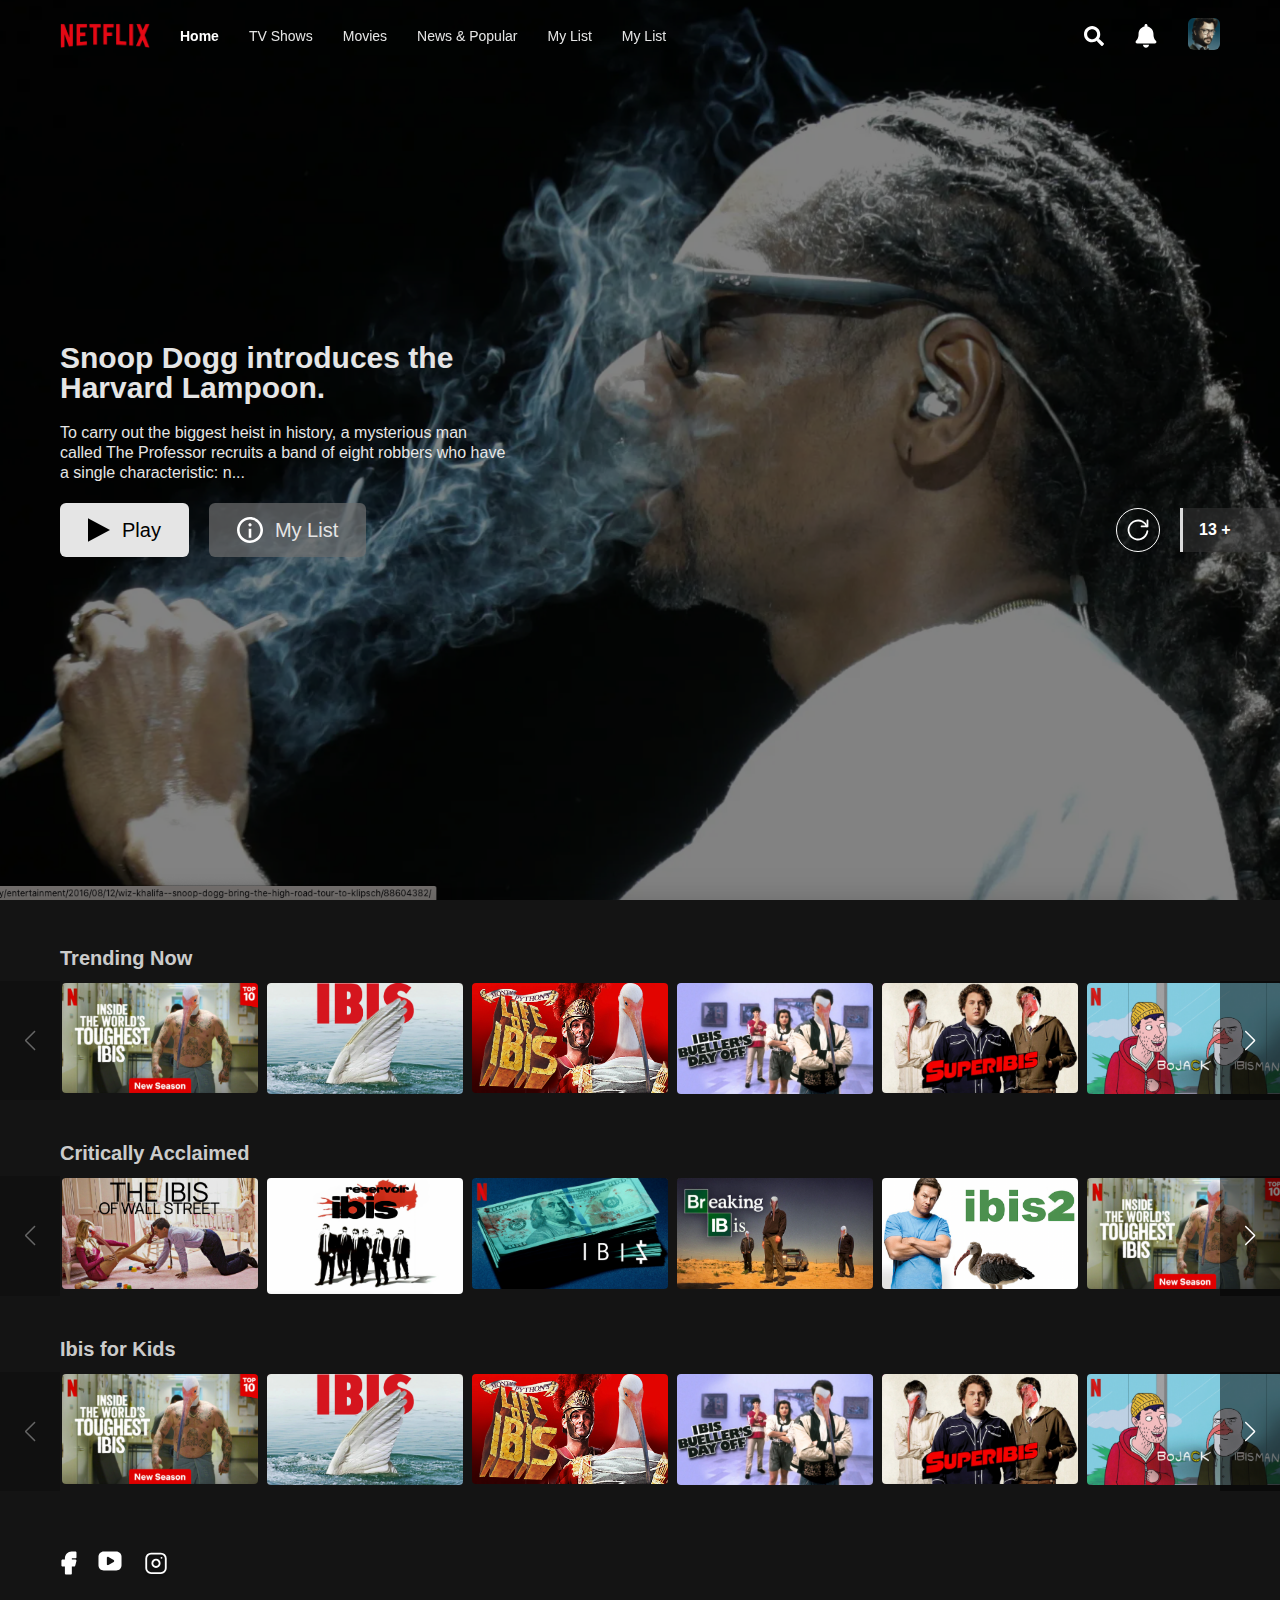
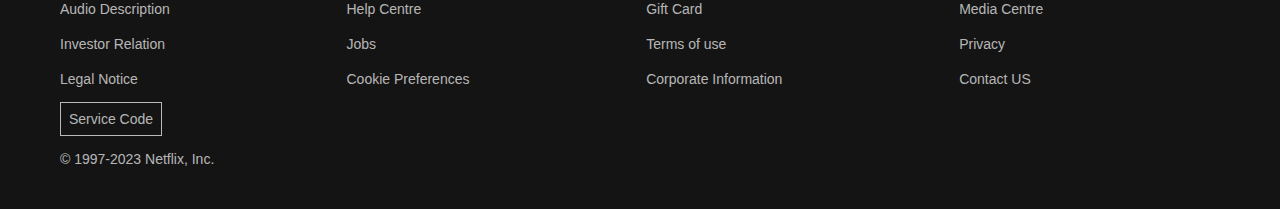
==== commit 21c635d5: "chages added" ====
--- a/index.html
+++ b/index.html
@@ -709,7 +709,7 @@
           </div>
       </footer>
       <!---Background Audio--->
-      <!-- <audio src="assets/audio/HarvardUniversity3.m4a" id="my_audio" loop="loop" autoplay="autoplay"></audio>     -->
+      <audio src="assets/audio/HarvardUniversity3.m4a" id="my_audio" loop="loop" autoplay="autoplay"></audio>    
     </div>
     <script src="https://ajax.googleapis.com/ajax/libs/jquery/3.6.4/jquery.min.js"></script>
     <script src="assets/js/swiper-bundle.min.js"></script>
--- a/assets/css/style.css
+++ b/assets/css/style.css
@@ -220,7 +220,8 @@
     box-sizing: border-box;
     /* width: 95%;
     margin: 0 auto; */
-    padding-block: 20px;
+    padding-top: 45px;
+    padding-bottom: 20px;
 }
 .content-listing .content-listing-row:not(:last-child){
     margin-bottom: 40px;
@@ -267,7 +268,7 @@
     transform: translate(0, -80px)scale(1.4);
 }
 .content-listing .content-listing-row:first-child  .swiper-slide.poster-card:hover{
-    transform: translate(0, -30px)scale(1.4);
+    transform: translate(0, -58px)scale(1.4);
 }
 .content-listing .content-listing-row:last-child  .swiper-slide.poster-card:hover{
     transform: translate(0, -120px)scale(1.4);
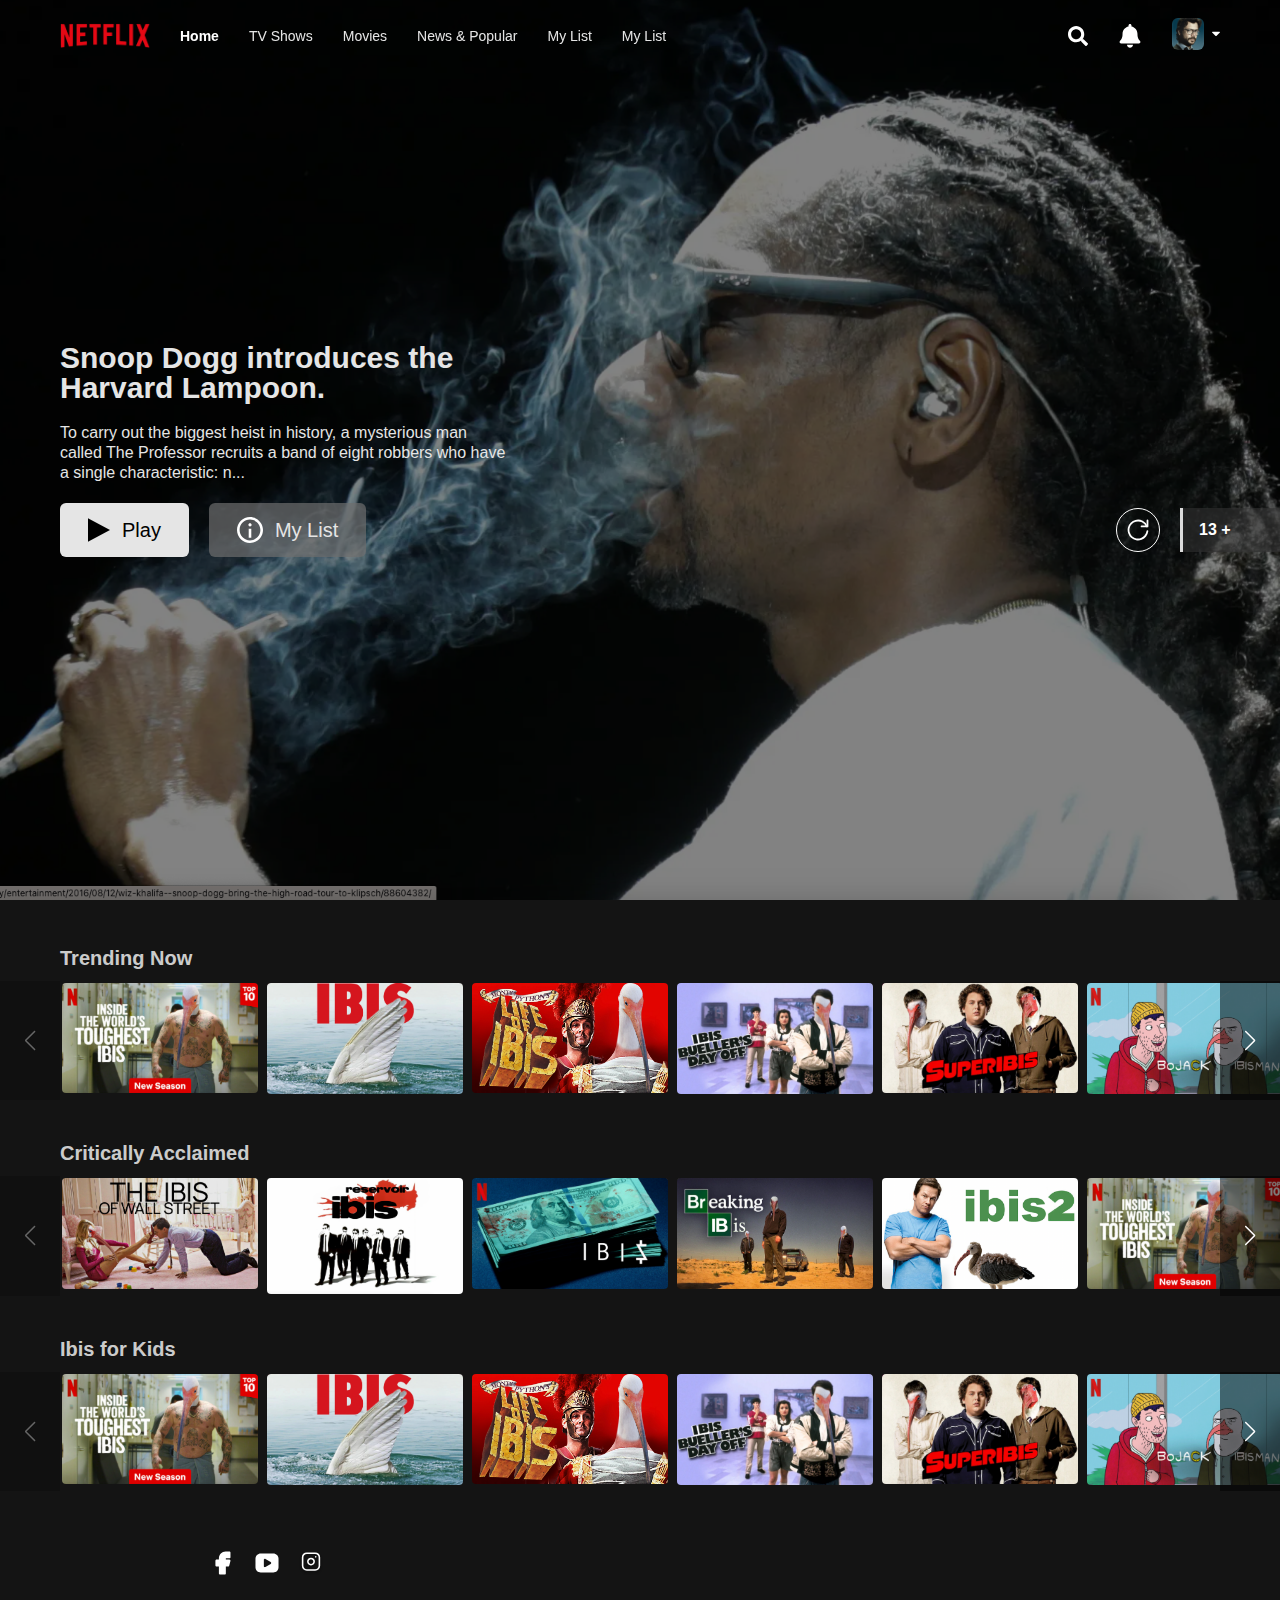
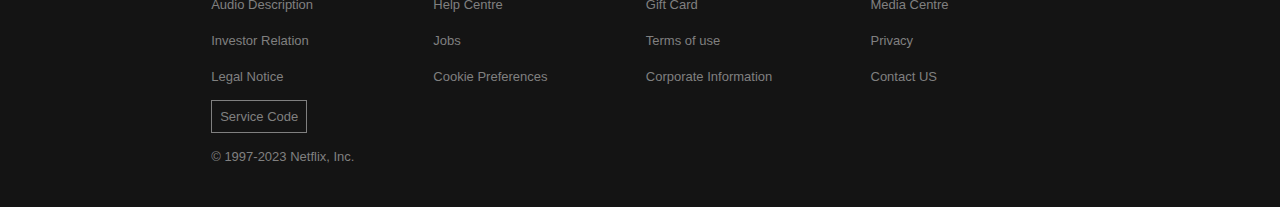
==== commit e043c5ca: "changes added" ====
--- a/index.html
+++ b/index.html
@@ -27,9 +27,9 @@
             <a href=""><img src="assets/images/notification.svg" width="24" height="24" alt="notification"></a>
             <div class="dropdown">
               <button onclick="myFunction()" class="dropbtn">
-                <div>
+                <div class="profile-setting">
                   <img src="assets/images/profile-pic.png" width="32" height="32" alt="profile-pic">
-                  <i class="fas fa-caret-down"></i>
+                  <img src="assets/images/down-icon.svg" width="8" height="32" alt="down-icon">
                 </div>
               </button>
               <div id="myDropdown" class="dropdown-content">
@@ -84,7 +84,7 @@
                             <a href=""><img src="assets/images/thumb-down.svg" width="10" height="10" alt="thumb-down"></a>
                             <a href=""><img src="assets/images/carret-down.svg" width="10" height="6" alt="carret-down"></a>
                         </div>
-                          <p class="recomd-title">Recomandé à 98%</p>
+                          <p class="recomd-title">Recomandé à 100%</p>
                           <p class="para">Ibis Mating, Erotic, Reality TV</p>
                       </div>
                     </div>
@@ -100,7 +100,7 @@
                             <a href=""><img src="assets/images/thumb-down.svg" width="10" height="10" alt="thumb-down"></a>
                             <a href=""><img src="assets/images/carret-down.svg" width="10" height="6" alt="carret-down"></a>
                         </div>
-                          <p class="recomd-title">Recomandé à 98%</p>
+                          <p class="recomd-title">Recomandé à 100%</p>
                           <p class="para">Ibis Mating, Erotic, Reality TV</p>
                       </div>
                     </div>
@@ -116,7 +116,7 @@
                             <a href=""><img src="assets/images/thumb-down.svg" width="10" height="10" alt="thumb-down"></a>
                             <a href=""><img src="assets/images/carret-down.svg" width="10" height="6" alt="carret-down"></a>
                         </div>
-                          <p class="recomd-title">Recomandé à 98%</p>
+                          <p class="recomd-title">Recomandé à 100%</p>
                           <p class="para">Ibis Mating, Erotic, Reality TV</p>
                       </div>
                     </div>
@@ -132,7 +132,7 @@
                             <a href=""><img src="assets/images/thumb-down.svg" width="10" height="10" alt="thumb-down"></a>
                             <a href=""><img src="assets/images/carret-down.svg" width="10" height="6" alt="carret-down"></a>
                         </div>
-                          <p class="recomd-title">Recomandé à 98%</p>
+                          <p class="recomd-title">Recomandé à 100%</p>
                           <p class="para">Ibis Mating, Erotic, Reality TV</p>
                       </div>
                     </div>
@@ -148,7 +148,7 @@
                             <a href=""><img src="assets/images/thumb-down.svg" width="10" height="10" alt="thumb-down"></a>
                             <a href=""><img src="assets/images/carret-down.svg" width="10" height="6" alt="carret-down"></a>
                         </div>
-                          <p class="recomd-title">Recomandé à 98%</p>
+                          <p class="recomd-title">Recomandé à 100%</p>
                           <p class="para">Ibis Mating, Erotic, Reality TV</p>
                       </div>
                     </div>
@@ -164,7 +164,7 @@
                             <a href=""><img src="assets/images/thumb-down.svg" width="10" height="10" alt="thumb-down"></a>
                             <a href=""><img src="assets/images/carret-down.svg" width="10" height="6" alt="carret-down"></a>
                         </div>
-                          <p class="recomd-title">Recomandé à 98%</p>
+                          <p class="recomd-title">Recomandé à 100%</p>
                           <p class="para">Ibis Mating, Erotic, Reality TV</p>
                       </div>
                     </div>
@@ -180,7 +180,7 @@
                             <a href=""><img src="assets/images/thumb-down.svg" width="10" height="10" alt="thumb-down"></a>
                             <a href=""><img src="assets/images/carret-down.svg" width="10" height="6" alt="carret-down"></a>
                         </div>
-                          <p class="recomd-title">Recomandé à 98%</p>
+                          <p class="recomd-title">Recomandé à 100%</p>
                           <p class="para">Ibis Mating, Erotic, Reality TV</p>
                       </div>
                     </div>
@@ -196,7 +196,7 @@
                               <a href=""><img src="assets/images/thumb-down.svg" width="10" height="10" alt="thumb-down"></a>
                               <a href=""><img src="assets/images/carret-down.svg" width="10" height="6" alt="carret-down"></a>
                           </div>
-                            <p class="recomd-title">Recomandé à 98%</p>
+                            <p class="recomd-title">Recomandé à 100%</p>
                             <p class="para">Ibis Mating, Erotic, Reality TV</p>
                         </div>
                     </div>
@@ -212,7 +212,7 @@
                             <a href=""><img src="assets/images/thumb-down.svg" width="10" height="10" alt="thumb-down"></a>
                             <a href=""><img src="assets/images/carret-down.svg" width="10" height="6" alt="carret-down"></a>
                         </div>
-                          <p class="recomd-title">Recomandé à 98%</p>
+                          <p class="recomd-title">Recomandé à 100%</p>
                           <p class="para">Ibis Mating, Erotic, Reality TV</p>
                       </div>
                     </div>
@@ -228,7 +228,7 @@
                             <a href=""><img src="assets/images/thumb-down.svg" width="10" height="10" alt="thumb-down"></a>
                             <a href=""><img src="assets/images/carret-down.svg" width="10" height="6" alt="carret-down"></a>
                         </div>
-                          <p class="recomd-title">Recomandé à 98%</p>
+                          <p class="recomd-title">Recomandé à 100%</p>
                           <p class="para">Ibis Mating, Erotic, Reality TV</p>
                       </div>
                     </div>
@@ -244,7 +244,7 @@
                             <a href=""><img src="assets/images/thumb-down.svg" width="10" height="10" alt="thumb-down"></a>
                             <a href=""><img src="assets/images/carret-down.svg" width="10" height="6" alt="carret-down"></a>
                         </div>
-                          <p class="recomd-title">Recomandé à 98%</p>
+                          <p class="recomd-title">Recomandé à 100%</p>
                           <p class="para">Ibis Mating, Erotic, Reality TV</p>
                       </div>
                     </div>
@@ -260,7 +260,7 @@
                             <a href=""><img src="assets/images/thumb-down.svg" width="10" height="10" alt="thumb-down"></a>
                             <a href=""><img src="assets/images/carret-down.svg" width="10" height="6" alt="carret-down"></a>
                         </div>
-                          <p class="recomd-title">Recomandé à 98%</p>
+                          <p class="recomd-title">Recomandé à 100%</p>
                           <p class="para">Ibis Mating, Erotic, Reality TV</p>
                       </div>
                     </div>
@@ -285,7 +285,7 @@
                               <a href=""><img src="assets/images/thumb-down.svg" width="10" height="10" alt="thumb-down"></a>
                               <a href=""><img src="assets/images/carret-down.svg" width="10" height="6" alt="carret-down"></a>
                           </div>
-                            <p class="recomd-title">Recomandé à 98%</p>
+                            <p class="recomd-title">Recomandé à 100%</p>
                             <p class="para">Ibis Mating, Erotic, Reality TV</p>
                         </div>
                     </div>
@@ -301,7 +301,7 @@
                             <a href=""><img src="assets/images/thumb-down.svg" width="10" height="10" alt="thumb-down"></a>
                             <a href=""><img src="assets/images/carret-down.svg" width="10" height="6" alt="carret-down"></a>
                         </div>
-                          <p class="recomd-title">Recomandé à 98%</p>
+                          <p class="recomd-title">Recomandé à 100%</p>
                           <p class="para">Ibis Mating, Erotic, Reality TV</p>
                       </div>
                     </div>
@@ -317,7 +317,7 @@
                             <a href=""><img src="assets/images/thumb-down.svg" width="10" height="10" alt="thumb-down"></a>
                             <a href=""><img src="assets/images/carret-down.svg" width="10" height="6" alt="carret-down"></a>
                         </div>
-                          <p class="recomd-title">Recomandé à 98%</p>
+                          <p class="recomd-title">Recomandé à 100%</p>
                           <p class="para">Ibis Mating, Erotic, Reality TV</p>
                       </div>
                     </div>
@@ -333,7 +333,7 @@
                             <a href=""><img src="assets/images/thumb-down.svg" width="10" height="10" alt="thumb-down"></a>
                             <a href=""><img src="assets/images/carret-down.svg" width="10" height="6" alt="carret-down"></a>
                         </div>
-                          <p class="recomd-title">Recomandé à 98%</p>
+                          <p class="recomd-title">Recomandé à 100%</p>
                           <p class="para">Ibis Mating, Erotic, Reality TV</p>
                       </div>
                     </div>
@@ -349,7 +349,7 @@
                             <a href=""><img src="assets/images/thumb-down.svg" width="10" height="10" alt="thumb-down"></a>
                             <a href=""><img src="assets/images/carret-down.svg" width="10" height="6" alt="carret-down"></a>
                         </div>
-                          <p class="recomd-title">Recomandé à 98%</p>
+                          <p class="recomd-title">Recomandé à 100%</p>
                           <p class="para">Ibis Mating, Erotic, Reality TV</p>
                       </div>
                     </div>
@@ -365,7 +365,7 @@
                             <a href=""><img src="assets/images/thumb-down.svg" width="10" height="10" alt="thumb-down"></a>
                             <a href=""><img src="assets/images/carret-down.svg" width="10" height="6" alt="carret-down"></a>
                         </div>
-                          <p class="recomd-title">Recomandé à 98%</p>
+                          <p class="recomd-title">Recomandé à 100%</p>
                           <p class="para">Ibis Mating, Erotic, Reality TV</p>
                       </div>
                     </div>
@@ -381,7 +381,7 @@
                             <a href=""><img src="assets/images/thumb-down.svg" width="10" height="10" alt="thumb-down"></a>
                             <a href=""><img src="assets/images/carret-down.svg" width="10" height="6" alt="carret-down"></a>
                         </div>
-                          <p class="recomd-title">Recomandé à 98%</p>
+                          <p class="recomd-title">Recomandé à 100%</p>
                           <p class="para">Ibis Mating, Erotic, Reality TV</p>
                       </div>
                     </div>
@@ -397,7 +397,7 @@
                             <a href=""><img src="assets/images/thumb-down.svg" width="10" height="10" alt="thumb-down"></a>
                             <a href=""><img src="assets/images/carret-down.svg" width="10" height="6" alt="carret-down"></a>
                         </div>
-                          <p class="recomd-title">Recomandé à 98%</p>
+                          <p class="recomd-title">Recomandé à 100%</p>
                           <p class="para">Ibis Mating, Erotic, Reality TV</p>
                       </div>
                     </div>
@@ -413,7 +413,7 @@
                             <a href=""><img src="assets/images/thumb-down.svg" width="10" height="10" alt="thumb-down"></a>
                             <a href=""><img src="assets/images/carret-down.svg" width="10" height="6" alt="carret-down"></a>
                         </div>
-                          <p class="recomd-title">Recomandé à 98%</p>
+                          <p class="recomd-title">Recomandé à 100%</p>
                           <p class="para">Ibis Mating, Erotic, Reality TV</p>
                       </div>
                     </div>
@@ -429,7 +429,7 @@
                             <a href=""><img src="assets/images/thumb-down.svg" width="10" height="10" alt="thumb-down"></a>
                             <a href=""><img src="assets/images/carret-down.svg" width="10" height="6" alt="carret-down"></a>
                         </div>
-                          <p class="recomd-title">Recomandé à 98%</p>
+                          <p class="recomd-title">Recomandé à 100%</p>
                           <p class="para">Ibis Mating, Erotic, Reality TV</p>
                       </div>
                     </div>
@@ -445,7 +445,7 @@
                             <a href=""><img src="assets/images/thumb-down.svg" width="10" height="10" alt="thumb-down"></a>
                             <a href=""><img src="assets/images/carret-down.svg" width="10" height="6" alt="carret-down"></a>
                         </div>
-                          <p class="recomd-title">Recomandé à 98%</p>
+                          <p class="recomd-title">Recomandé à 100%</p>
                           <p class="para">Ibis Mating, Erotic, Reality TV</p>
                       </div>
                     </div>
@@ -461,7 +461,7 @@
                             <a href=""><img src="assets/images/thumb-down.svg" width="10" height="10" alt="thumb-down"></a>
                             <a href=""><img src="assets/images/carret-down.svg" width="10" height="6" alt="carret-down"></a>
                         </div>
-                          <p class="recomd-title">Recomandé à 98%</p>
+                          <p class="recomd-title">Recomandé à 100%</p>
                           <p class="para">Ibis Mating, Erotic, Reality TV</p>
                       </div>
                     </div>
@@ -486,7 +486,7 @@
                             <a href=""><img src="assets/images/thumb-down.svg" width="10" height="10" alt="thumb-down"></a>
                             <a href=""><img src="assets/images/carret-down.svg" width="10" height="6" alt="carret-down"></a>
                         </div>
-                          <p class="recomd-title">Recomandé à 98%</p>
+                          <p class="recomd-title">Recomandé à 100%</p>
                           <p class="para">Ibis Mating, Erotic, Reality TV</p>
                       </div>
                     </div>
@@ -502,7 +502,7 @@
                             <a href=""><img src="assets/images/thumb-down.svg" width="10" height="10" alt="thumb-down"></a>
                             <a href=""><img src="assets/images/carret-down.svg" width="10" height="6" alt="carret-down"></a>
                         </div>
-                          <p class="recomd-title">Recomandé à 98%</p>
+                          <p class="recomd-title">Recomandé à 100%</p>
                           <p class="para">Ibis Mating, Erotic, Reality TV</p>
                       </div>
                     </div>
@@ -518,7 +518,7 @@
                             <a href=""><img src="assets/images/thumb-down.svg" width="10" height="10" alt="thumb-down"></a>
                             <a href=""><img src="assets/images/carret-down.svg" width="10" height="6" alt="carret-down"></a>
                         </div>
-                          <p class="recomd-title">Recomandé à 98%</p>
+                          <p class="recomd-title">Recomandé à 100%</p>
                           <p class="para">Ibis Mating, Erotic, Reality TV</p>
                       </div>
                     </div>
@@ -534,7 +534,7 @@
                             <a href=""><img src="assets/images/thumb-down.svg" width="10" height="10" alt="thumb-down"></a>
                             <a href=""><img src="assets/images/carret-down.svg" width="10" height="6" alt="carret-down"></a>
                         </div>
-                          <p class="recomd-title">Recomandé à 98%</p>
+                          <p class="recomd-title">Recomandé à 100%</p>
                           <p class="para">Ibis Mating, Erotic, Reality TV</p>
                       </div>
                     </div>
@@ -550,7 +550,7 @@
                             <a href=""><img src="assets/images/thumb-down.svg" width="10" height="10" alt="thumb-down"></a>
                             <a href=""><img src="assets/images/carret-down.svg" width="10" height="6" alt="carret-down"></a>
                         </div>
-                          <p class="recomd-title">Recomandé à 98%</p>
+                          <p class="recomd-title">Recomandé à 100%</p>
                           <p class="para">Ibis Mating, Erotic, Reality TV</p>
                       </div>
                     </div>
@@ -566,7 +566,7 @@
                             <a href=""><img src="assets/images/thumb-down.svg" width="10" height="10" alt="thumb-down"></a>
                             <a href=""><img src="assets/images/carret-down.svg" width="10" height="6" alt="carret-down"></a>
                         </div>
-                          <p class="recomd-title">Recomandé à 98%</p>
+                          <p class="recomd-title">Recomandé à 100%</p>
                           <p class="para">Ibis Mating, Erotic, Reality TV</p>
                       </div>
                     </div>
@@ -582,7 +582,7 @@
                             <a href=""><img src="assets/images/thumb-down.svg" width="10" height="10" alt="thumb-down"></a>
                             <a href=""><img src="assets/images/carret-down.svg" width="10" height="6" alt="carret-down"></a>
                         </div>
-                          <p class="recomd-title">Recomandé à 98%</p>
+                          <p class="recomd-title">Recomandé à 100%</p>
                           <p class="para">Ibis Mating, Erotic, Reality TV</p>
                       </div>
                     </div>
@@ -598,7 +598,7 @@
                               <a href=""><img src="assets/images/thumb-down.svg" width="10" height="10" alt="thumb-down"></a>
                               <a href=""><img src="assets/images/carret-down.svg" width="10" height="6" alt="carret-down"></a>
                           </div>
-                            <p class="recomd-title">Recomandé à 98%</p>
+                            <p class="recomd-title">Recomandé à 100%</p>
                             <p class="para">Ibis Mating, Erotic, Reality TV</p>
                         </div>
                     </div>
@@ -614,7 +614,7 @@
                             <a href=""><img src="assets/images/thumb-down.svg" width="10" height="10" alt="thumb-down"></a>
                             <a href=""><img src="assets/images/carret-down.svg" width="10" height="6" alt="carret-down"></a>
                         </div>
-                          <p class="recomd-title">Recomandé à 98%</p>
+                          <p class="recomd-title">Recomandé à 100%</p>
                           <p class="para">Ibis Mating, Erotic, Reality TV</p>
                       </div>
                     </div>
@@ -630,7 +630,7 @@
                             <a href=""><img src="assets/images/thumb-down.svg" width="10" height="10" alt="thumb-down"></a>
                             <a href=""><img src="assets/images/carret-down.svg" width="10" height="6" alt="carret-down"></a>
                         </div>
-                          <p class="recomd-title">Recomandé à 98%</p>
+                          <p class="recomd-title">Recomandé à 100%</p>
                           <p class="para">Ibis Mating, Erotic, Reality TV</p>
                       </div>
                     </div>
@@ -646,7 +646,7 @@
                             <a href=""><img src="assets/images/thumb-down.svg" width="10" height="10" alt="thumb-down"></a>
                             <a href=""><img src="assets/images/carret-down.svg" width="10" height="6" alt="carret-down"></a>
                         </div>
-                          <p class="recomd-title">Recomandé à 98%</p>
+                          <p class="recomd-title">Recomandé à 100%</p>
                           <p class="para">Ibis Mating, Erotic, Reality TV</p>
                       </div>
                     </div>
@@ -662,7 +662,7 @@
                             <a href=""><img src="assets/images/thumb-down.svg" width="10" height="10" alt="thumb-down"></a>
                             <a href=""><img src="assets/images/carret-down.svg" width="10" height="6" alt="carret-down"></a>
                         </div>
-                          <p class="recomd-title">Recomandé à 98%</p>
+                          <p class="recomd-title">Recomandé à 100%</p>
                           <p class="para">Ibis Mating, Erotic, Reality TV</p>
                       </div>
                     </div>
@@ -675,9 +675,9 @@
         </main>
         <footer class="footer-wrap">
           <div class="social-links">
-            <a href=""><img src="assets/images/facebook.svg" width="18" height="24" alt="facebook"></a>
-            <a href=""><img src="assets/images/Youtube.svg" width="24" height="20" alt="Youtube"></a>
-            <a href=""><img src="assets/images/instagram.svg" width="28" height="28" alt="instagram"></a>
+            <a href=""><img src="assets/images/facebook.svg" width="24" height="24" alt="facebook"></a>
+            <a href=""><img src="assets/images/Youtube.svg" width="24" height="24" alt="Youtube"></a>
+            <a href=""><img src="assets/images/instagram.svg" width="24" height="24" alt="instagram"></a>
           </div>
           <div class="footer-widgets">
                <ul class="widget">
@@ -709,7 +709,7 @@
           </div>
       </footer>
       <!---Background Audio--->
-      <audio src="assets/audio/HarvardUniversity3.m4a" id="my_audio" loop="loop" autoplay="autoplay"></audio>    
+      <audio src="assets/audio/HarvardUniversity3.m4a" id="my_audio" autoplay="autoplay"></audio>    
     </div>
     <script src="https://ajax.googleapis.com/ajax/libs/jquery/3.6.4/jquery.min.js"></script>
     <script src="assets/js/swiper-bundle.min.js"></script>
--- a/assets/css/style.css
+++ b/assets/css/style.css
@@ -48,7 +48,11 @@
     box-shadow: 0px 8px 16px 0px rgba(0,0,0,0.2);
     z-index: 1;
   }
-  
+  .profile-setting{
+    display: flex;
+    align-items: center;
+    gap: 8px;
+  }
   .dropdown-content a {
     float: none;
     color: black;
@@ -377,7 +381,9 @@
     max-width: 100%;
     box-sizing: border-box;
     margin: 0 auto;
-    padding:40px 60px;
+    padding:40px 4%;
+    margin: 0 auto;
+    max-width: 960px;
 }
 .footer-wrap .footer-widgets{
     margin-block: 20px;
@@ -387,11 +393,12 @@
     flex-grow: 1;
 }
 .footer-wrap .footer-widgets .widget li:not(:last-child){
-    margin-bottom: 15px
+    margin-bottom: 16px;
+    padding-right: 22px;
 }
 .footer-wrap .footer-widgets .widget li a{
-    color: rgba(255,255,255,0.7);
-    font-size: 14px;
+    color: grey;
+    font-size: 13px;
     line-height: 20px;
 }
 .footer-wrap .social-links{
@@ -399,15 +406,15 @@
     gap: 20px;
 }
 .service-code a{
-    color: rgba(255,255,255,0.7);
-    font-size: 14px;
+    color: grey;
+    font-size: 13px;
     line-height: 20px;
-    border: 1px solid rgba(255,255,255,0.7);
+    border: 1px solid grey;
     padding: 8px;
 }
 .copy-right p{
-    color: rgba(255,255,255,0.7);
-    font-size: 14px;
+    color: grey;
+    font-size: 13px;
     line-height: 20px;
     margin-top: 20px;
 }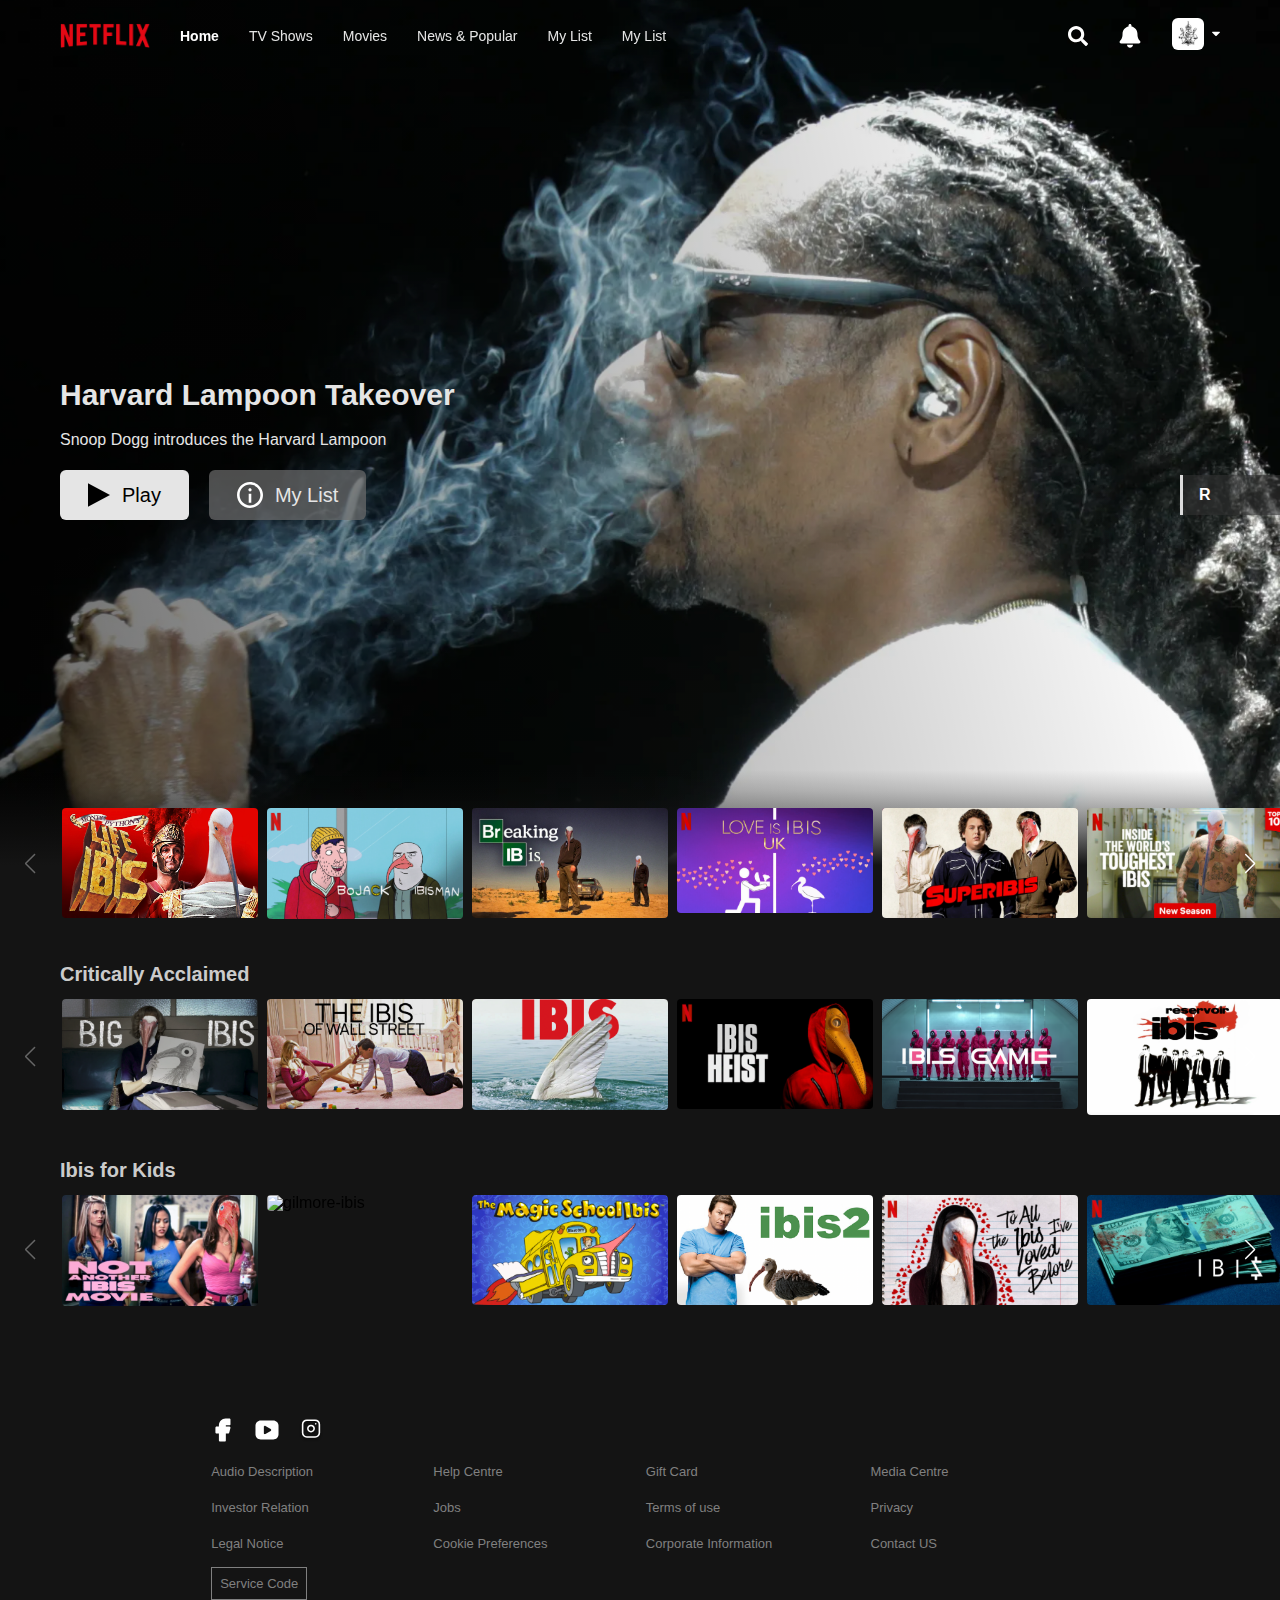
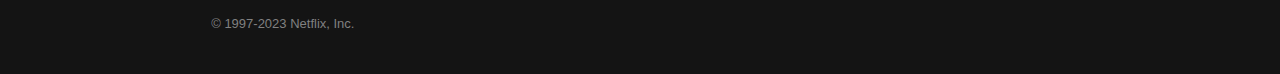
==== commit 41610084: "ui changes added" ====
--- a/index.html
+++ b/index.html
@@ -6,6 +6,7 @@
     <title>Netflix - Watch TV Shows Online, Watch Movies Online</title>
     <link rel="stylesheet" href="assets/css/swiper-bundle.min.css">
     <link rel="stylesheet" href="assets/css/style.css">
+    <link rel="shortcut icon" href="assets/images/small-icon.ico" type="image/x-icon">
   </head>
   <body>
     <div class="wrapper-cont">
@@ -28,7 +29,7 @@
             <div class="dropdown">
               <button onclick="myFunction()" class="dropbtn">
                 <div class="profile-setting">
-                  <img src="assets/images/profile-pic.png" width="32" height="32" alt="profile-pic">
+                  <img src="assets/images/Profile-Picture.png" width="32" height="32" alt="Profile-Picture">
                   <img src="assets/images/down-icon.svg" width="8" height="32" alt="down-icon">
                 </div>
               </button>
@@ -47,10 +48,12 @@
               </div>
               <div class="banner-overlay">
                 <div class="banner_contents">
-                  <h1 class="banner_title">Snoop Dogg introduces the Harvard Lampoon.</h1>
+                  <h1 class="banner_title">Harvard Lampoon Takeover</h1>
+                  <!-- <div class="animated-logo">
+                    <img src="assets/images/Harvard-Lampoon-Takeover.png" alt="Harvard-Lampoon-Takeover">
+                  </div> -->
                   <p class="banner_description">
-                    To carry out the biggest heist in history, a mysterious man called The Professor recruits
-                    a band of eight robbers who have a single characteristic: n...
+                    Snoop Dogg introduces the Harvard Lampoon
                   </p>
                 </div>
                 <div class="banner_buttons">
@@ -59,13 +62,13 @@
                     <button class="banner_button info"><img src="assets/images/info.svg" width="26" height="26" alt="info"> My List</button>
                   </div>
                   <div class="aside-btns">
-                    <button class="refresh-btn"><img src="assets/images/refresh.svg" width="22" height="22" alt="refresh"></button>
                     <div class="maturity-tag">
-                        <span>13 +</span>
+                        <span>R</span>
                     </div>
                   </div>
                 </div>
               </div>
+              <div class="linear-grdient-sect"></div>
             </div>
             <div class="content-listing">
               <div class="content-listing-row">
@@ -74,6 +77,86 @@
                   <div class="swiper-wrapper">
                     <div class="swiper-slide poster-card">
                       <div class="postercard-img">
+                        <img src="assets/images/life-of-ibis.png" alt="life-of-ibis">
+                      </div>
+                      <div class="poster-card-bottom">
+                        <div class="poster-cards-action">
+                            <a href=""><img src="assets/images/play.svg" width="8" height="9" alt="play"></a>
+                            <a href=""><img src="assets/images/plus.svg" width="10" height="10" alt="plus"></a>
+                            <a href=""><img src="assets/images/thumb-up.svg" width="10" height="10" alt="thumb-up"></a>
+                            <a href=""><img src="assets/images/thumb-down.svg" width="10" height="10" alt="thumb-down"></a>
+                            <a href=""><img src="assets/images/carret-down.svg" width="10" height="6" alt="carret-down"></a>
+                        </div>
+                          <p class="recomd-title">Recommended 100%</p>
+                          <p class="para">Ibis Mating, Erotic, Reality TV</p>
+                      </div>
+                    </div>
+                    <div class="swiper-slide poster-card">
+                      <div class="postercard-img">
+                        <img src="assets/images/bojack-ibisman.png" alt="bojack-ibisman">
+                      </div>
+                      <div class="poster-card-bottom">
+                        <div class="poster-cards-action">
+                            <a href=""><img src="assets/images/play.svg" width="8" height="9" alt="play"></a>
+                            <a href=""><img src="assets/images/plus.svg" width="10" height="10" alt="plus"></a>
+                            <a href=""><img src="assets/images/thumb-up.svg" width="10" height="10" alt="thumb-up"></a>
+                            <a href=""><img src="assets/images/thumb-down.svg" width="10" height="10" alt="thumb-down"></a>
+                            <a href=""><img src="assets/images/carret-down.svg" width="10" height="6" alt="carret-down"></a>
+                        </div>
+                          <p class="recomd-title">Recommended 100%</p>
+                          <p class="para">Ibis Mating, Erotic, Reality TV</p>
+                      </div>
+                    </div>
+                    <div class="swiper-slide poster-card">
+                      <div class="postercard-img">
+                        <img src="assets/images/breaking-ibis.png" alt="breaking-ibis">
+                      </div>
+                      <div class="poster-card-bottom">
+                        <div class="poster-cards-action">
+                            <a href=""><img src="assets/images/play.svg" width="8" height="9" alt="play"></a>
+                            <a href=""><img src="assets/images/plus.svg" width="10" height="10" alt="plus"></a>
+                            <a href=""><img src="assets/images/thumb-up.svg" width="10" height="10" alt="thumb-up"></a>
+                            <a href=""><img src="assets/images/thumb-down.svg" width="10" height="10" alt="thumb-down"></a>
+                            <a href=""><img src="assets/images/carret-down.svg" width="10" height="6" alt="carret-down"></a>
+                        </div>
+                          <p class="recomd-title">Recommended 100%</p>
+                          <p class="para">Ibis Mating, Erotic, Reality TV</p>
+                      </div>
+                    </div>
+                    <div class="swiper-slide poster-card">
+                      <div class="postercard-img">
+                        <img src="assets/images/love-is-ibis.png" alt="love-is-ibis">
+                      </div>
+                      <div class="poster-card-bottom">
+                        <div class="poster-cards-action">
+                            <a href=""><img src="assets/images/play.svg" width="8" height="9" alt="play"></a>
+                            <a href=""><img src="assets/images/plus.svg" width="10" height="10" alt="plus"></a>
+                            <a href=""><img src="assets/images/thumb-up.svg" width="10" height="10" alt="thumb-up"></a>
+                            <a href=""><img src="assets/images/thumb-down.svg" width="10" height="10" alt="thumb-down"></a>
+                            <a href=""><img src="assets/images/carret-down.svg" width="10" height="6" alt="carret-down"></a>
+                        </div>
+                          <p class="recomd-title">Recommended 100%</p>
+                          <p class="para">Ibis Mating, Erotic, Reality TV</p>
+                      </div>
+                    </div>
+                    <div class="swiper-slide poster-card">
+                      <div class="postercard-img">
+                        <img src="assets/images/superibis.png" alt="superibis">
+                      </div>
+                      <div class="poster-card-bottom">
+                        <div class="poster-cards-action">
+                            <a href=""><img src="assets/images/play.svg" width="8" height="9" alt="play"></a>
+                            <a href=""><img src="assets/images/plus.svg" width="10" height="10" alt="plus"></a>
+                            <a href=""><img src="assets/images/thumb-up.svg" width="10" height="10" alt="thumb-up"></a>
+                            <a href=""><img src="assets/images/thumb-down.svg" width="10" height="10" alt="thumb-down"></a>
+                            <a href=""><img src="assets/images/carret-down.svg" width="10" height="6" alt="carret-down"></a>
+                        </div>
+                          <p class="recomd-title">Recommended 100%</p>
+                          <p class="para">Ibis Mating, Erotic, Reality TV</p>
+                      </div>
+                    </div>
+                    <div class="swiper-slide poster-card">
+                      <div class="postercard-img">
                         <img src="assets/images/inside-tough-ibis.png" alt="inside-tough-ibis">
                       </div>
                       <div class="poster-card-bottom">
@@ -84,109 +167,38 @@
                             <a href=""><img src="assets/images/thumb-down.svg" width="10" height="10" alt="thumb-down"></a>
                             <a href=""><img src="assets/images/carret-down.svg" width="10" height="6" alt="carret-down"></a>
                         </div>
-                          <p class="recomd-title">Recomandé à 100%</p>
-                          <p class="para">Ibis Mating, Erotic, Reality TV</p>
-                      </div>
-                    </div>
-                    <div class="swiper-slide poster-card">
-                      <div class="postercard-img">
-                        <img src="assets/images/ibis.png" alt="ibis">
-                      </div>
-                      <div class="poster-card-bottom">
-                        <div class="poster-cards-action">
-                            <a href=""><img src="assets/images/play.svg" width="8" height="9" alt="play"></a>
-                            <a href=""><img src="assets/images/plus.svg" width="10" height="10" alt="plus"></a>
-                            <a href=""><img src="assets/images/thumb-up.svg" width="10" height="10" alt="thumb-up"></a>
-                            <a href=""><img src="assets/images/thumb-down.svg" width="10" height="10" alt="thumb-down"></a>
-                            <a href=""><img src="assets/images/carret-down.svg" width="10" height="6" alt="carret-down"></a>
-                        </div>
-                          <p class="recomd-title">Recomandé à 100%</p>
-                          <p class="para">Ibis Mating, Erotic, Reality TV</p>
-                      </div>
-                    </div>
-                    <div class="swiper-slide poster-card">
-                      <div class="postercard-img">
-                        <img src="assets/images/life-of-ibis.png" alt="life-of-ibis">
-                      </div>
-                      <div class="poster-card-bottom">
-                        <div class="poster-cards-action">
-                            <a href=""><img src="assets/images/play.svg" width="8" height="9" alt="play"></a>
-                            <a href=""><img src="assets/images/plus.svg" width="10" height="10" alt="plus"></a>
-                            <a href=""><img src="assets/images/thumb-up.svg" width="10" height="10" alt="thumb-up"></a>
-                            <a href=""><img src="assets/images/thumb-down.svg" width="10" height="10" alt="thumb-down"></a>
-                            <a href=""><img src="assets/images/carret-down.svg" width="10" height="6" alt="carret-down"></a>
-                        </div>
-                          <p class="recomd-title">Recomandé à 100%</p>
-                          <p class="para">Ibis Mating, Erotic, Reality TV</p>
-                      </div>
-                    </div>
-                    <div class="swiper-slide poster-card">
-                      <div class="postercard-img">
-                        <img src="assets/images/ibis-bueller.png" alt="ibis-bueller">
-                      </div>
-                      <div class="poster-card-bottom">
-                        <div class="poster-cards-action">
-                            <a href=""><img src="assets/images/play.svg" width="8" height="9" alt="play"></a>
-                            <a href=""><img src="assets/images/plus.svg" width="10" height="10" alt="plus"></a>
-                            <a href=""><img src="assets/images/thumb-up.svg" width="10" height="10" alt="thumb-up"></a>
-                            <a href=""><img src="assets/images/thumb-down.svg" width="10" height="10" alt="thumb-down"></a>
-                            <a href=""><img src="assets/images/carret-down.svg" width="10" height="6" alt="carret-down"></a>
-                        </div>
-                          <p class="recomd-title">Recomandé à 100%</p>
-                          <p class="para">Ibis Mating, Erotic, Reality TV</p>
-                      </div>
-                    </div>
-                    <div class="swiper-slide poster-card">
-                      <div class="postercard-img">
-                        <img src="assets/images/superibis.png" alt="superibis">
-                      </div>
-                      <div class="poster-card-bottom">
-                        <div class="poster-cards-action">
-                            <a href=""><img src="assets/images/play.svg" width="8" height="9" alt="play"></a>
-                            <a href=""><img src="assets/images/plus.svg" width="10" height="10" alt="plus"></a>
-                            <a href=""><img src="assets/images/thumb-up.svg" width="10" height="10" alt="thumb-up"></a>
-                            <a href=""><img src="assets/images/thumb-down.svg" width="10" height="10" alt="thumb-down"></a>
-                            <a href=""><img src="assets/images/carret-down.svg" width="10" height="6" alt="carret-down"></a>
-                        </div>
-                          <p class="recomd-title">Recomandé à 100%</p>
-                          <p class="para">Ibis Mating, Erotic, Reality TV</p>
-                      </div>
-                    </div>
-                    <div class="swiper-slide poster-card">
-                      <div class="postercard-img">
-                        <img src="assets/images/bojack-ibisman.png" alt="bojack-ibisman">
-                      </div>
-                      <div class="poster-card-bottom">
-                        <div class="poster-cards-action">
-                            <a href=""><img src="assets/images/play.svg" width="8" height="9" alt="play"></a>
-                            <a href=""><img src="assets/images/plus.svg" width="10" height="10" alt="plus"></a>
-                            <a href=""><img src="assets/images/thumb-up.svg" width="10" height="10" alt="thumb-up"></a>
-                            <a href=""><img src="assets/images/thumb-down.svg" width="10" height="10" alt="thumb-down"></a>
-                            <a href=""><img src="assets/images/carret-down.svg" width="10" height="6" alt="carret-down"></a>
-                        </div>
-                          <p class="recomd-title">Recomandé à 100%</p>
-                          <p class="para">Ibis Mating, Erotic, Reality TV</p>
-                      </div>
-                    </div>
-                    <div class="swiper-slide poster-card">
-                      <div class="postercard-img">
-                        <img src="assets/images/magic-school-ibis.png" alt="magic-school-ibis">
-                      </div>
-                      <div class="poster-card-bottom">
-                        <div class="poster-cards-action">
-                            <a href=""><img src="assets/images/play.svg" width="8" height="9" alt="play"></a>
-                            <a href=""><img src="assets/images/plus.svg" width="10" height="10" alt="plus"></a>
-                            <a href=""><img src="assets/images/thumb-up.svg" width="10" height="10" alt="thumb-up"></a>
-                            <a href=""><img src="assets/images/thumb-down.svg" width="10" height="10" alt="thumb-down"></a>
-                            <a href=""><img src="assets/images/carret-down.svg" width="10" height="6" alt="carret-down"></a>
-                        </div>
-                          <p class="recomd-title">Recomandé à 100%</p>
-                          <p class="para">Ibis Mating, Erotic, Reality TV</p>
-                      </div>
-                    </div>
+                          <p class="recomd-title">Recommended 100%</p>
+                          <p class="para">Ibis Mating, Erotic, Reality TV</p>
+                      </div>
+                    </div>
+                    <div class="swiper-slide poster-card">
+                      <div class="postercard-img">
+                        <img src="assets/images/ibis-bueller.png" alt="ibis-bueller.png">
+                      </div>
+                      <div class="poster-card-bottom">
+                        <div class="poster-cards-action">
+                            <a href=""><img src="assets/images/play.svg" width="8" height="9" alt="play"></a>
+                            <a href=""><img src="assets/images/plus.svg" width="10" height="10" alt="plus"></a>
+                            <a href=""><img src="assets/images/thumb-up.svg" width="10" height="10" alt="thumb-up"></a>
+                            <a href=""><img src="assets/images/thumb-down.svg" width="10" height="10" alt="thumb-down"></a>
+                            <a href=""><img src="assets/images/carret-down.svg" width="10" height="6" alt="carret-down"></a>
+                        </div>
+                          <p class="recomd-title">Recommended 100%</p>
+                          <p class="para">Ibis Mating, Erotic, Reality TV</p>
+                      </div>
+                    </div>
+                  </div>
+                  <div class="swiper-button-next"></div>
+                  <div class="swiper-button-prev"></div>
+                </div>
+              </div>
+              <div class="content-listing-row">
+                <h3>Critically Acclaimed</h3>
+                <div class="swiper mySwiper">
+                  <div class="swiper-wrapper">
                     <div class="swiper-slide poster-card">
                         <div class="postercard-img">
-                          <img src="assets/images/ibis-wall-street.png" alt="ibis-wall-street">
+                          <img src="assets/images/big-ibis.png" alt="big-ibis">
                         </div>
                         <div class="poster-card-bottom">
                           <div class="poster-cards-action">
@@ -196,12 +208,76 @@
                               <a href=""><img src="assets/images/thumb-down.svg" width="10" height="10" alt="thumb-down"></a>
                               <a href=""><img src="assets/images/carret-down.svg" width="10" height="6" alt="carret-down"></a>
                           </div>
-                            <p class="recomd-title">Recomandé à 100%</p>
+                            <p class="recomd-title">Recommended 100%</p>
                             <p class="para">Ibis Mating, Erotic, Reality TV</p>
                         </div>
                     </div>
                     <div class="swiper-slide poster-card">
                       <div class="postercard-img">
+                        <img src="assets/images/ibis-wall-street.png" alt="ibis-wall-street">
+                      </div>
+                      <div class="poster-card-bottom">
+                        <div class="poster-cards-action">
+                            <a href=""><img src="assets/images/play.svg" width="8" height="9" alt="play"></a>
+                            <a href=""><img src="assets/images/plus.svg" width="10" height="10" alt="plus"></a>
+                            <a href=""><img src="assets/images/thumb-up.svg" width="10" height="10" alt="thumb-up"></a>
+                            <a href=""><img src="assets/images/thumb-down.svg" width="10" height="10" alt="thumb-down"></a>
+                            <a href=""><img src="assets/images/carret-down.svg" width="10" height="6" alt="carret-down"></a>
+                        </div>
+                          <p class="recomd-title">Recommended 100%</p>
+                          <p class="para">Ibis Mating, Erotic, Reality TV</p>
+                      </div>
+                    </div>
+                    <div class="swiper-slide poster-card">
+                      <div class="postercard-img">
+                        <img src="assets/images/ibis.png" alt="ibis">
+                      </div>
+                      <div class="poster-card-bottom">
+                        <div class="poster-cards-action">
+                            <a href=""><img src="assets/images/play.svg" width="8" height="9" alt="play"></a>
+                            <a href=""><img src="assets/images/plus.svg" width="10" height="10" alt="plus"></a>
+                            <a href=""><img src="assets/images/thumb-up.svg" width="10" height="10" alt="thumb-up"></a>
+                            <a href=""><img src="assets/images/thumb-down.svg" width="10" height="10" alt="thumb-down"></a>
+                            <a href=""><img src="assets/images/carret-down.svg" width="10" height="6" alt="carret-down"></a>
+                        </div>
+                          <p class="recomd-title">Recommended 100%</p>
+                          <p class="para">Ibis Mating, Erotic, Reality TV</p>
+                      </div>
+                    </div>
+                    <div class="swiper-slide poster-card">
+                      <div class="postercard-img">
+                        <img src="assets/images/ibis-heist.png" alt="ibis-heist">
+                      </div>
+                      <div class="poster-card-bottom">
+                        <div class="poster-cards-action">
+                            <a href=""><img src="assets/images/play.svg" width="8" height="9" alt="play"></a>
+                            <a href=""><img src="assets/images/plus.svg" width="10" height="10" alt="plus"></a>
+                            <a href=""><img src="assets/images/thumb-up.svg" width="10" height="10" alt="thumb-up"></a>
+                            <a href=""><img src="assets/images/thumb-down.svg" width="10" height="10" alt="thumb-down"></a>
+                            <a href=""><img src="assets/images/carret-down.svg" width="10" height="6" alt="carret-down"></a>
+                        </div>
+                          <p class="recomd-title">Recommended 100%</p>
+                          <p class="para">Ibis Mating, Erotic, Reality TV</p>
+                      </div>
+                    </div>
+                    <div class="swiper-slide poster-card">
+                      <div class="postercard-img">
+                        <img src="assets/images/ibis-game.png" alt="ibis-game">
+                      </div>
+                      <div class="poster-card-bottom">
+                        <div class="poster-cards-action">
+                            <a href=""><img src="assets/images/play.svg" width="8" height="9" alt="play"></a>
+                            <a href=""><img src="assets/images/plus.svg" width="10" height="10" alt="plus"></a>
+                            <a href=""><img src="assets/images/thumb-up.svg" width="10" height="10" alt="thumb-up"></a>
+                            <a href=""><img src="assets/images/thumb-down.svg" width="10" height="10" alt="thumb-down"></a>
+                            <a href=""><img src="assets/images/carret-down.svg" width="10" height="6" alt="carret-down"></a>
+                        </div>
+                          <p class="recomd-title">Recommended 100%</p>
+                          <p class="para">Ibis Mating, Erotic, Reality TV</p>
+                      </div>
+                    </div>
+                    <div class="swiper-slide poster-card">
+                      <div class="postercard-img">
                         <img src="assets/images/reservoir-ibis.png" alt="reservoir-ibis">
                       </div>
                       <div class="poster-card-bottom">
@@ -212,256 +288,39 @@
                             <a href=""><img src="assets/images/thumb-down.svg" width="10" height="10" alt="thumb-down"></a>
                             <a href=""><img src="assets/images/carret-down.svg" width="10" height="6" alt="carret-down"></a>
                         </div>
-                          <p class="recomd-title">Recomandé à 100%</p>
-                          <p class="para">Ibis Mating, Erotic, Reality TV</p>
-                      </div>
-                    </div>
-                    <div class="swiper-slide poster-card">
-                      <div class="postercard-img">
-                        <img src="assets/images/ibiz.png" alt="ibiz">
-                      </div>
-                      <div class="poster-card-bottom">
-                        <div class="poster-cards-action">
-                            <a href=""><img src="assets/images/play.svg" width="8" height="9" alt="play"></a>
-                            <a href=""><img src="assets/images/plus.svg" width="10" height="10" alt="plus"></a>
-                            <a href=""><img src="assets/images/thumb-up.svg" width="10" height="10" alt="thumb-up"></a>
-                            <a href=""><img src="assets/images/thumb-down.svg" width="10" height="10" alt="thumb-down"></a>
-                            <a href=""><img src="assets/images/carret-down.svg" width="10" height="6" alt="carret-down"></a>
-                        </div>
-                          <p class="recomd-title">Recomandé à 100%</p>
-                          <p class="para">Ibis Mating, Erotic, Reality TV</p>
-                      </div>
-                    </div>
-                    <div class="swiper-slide poster-card">
-                      <div class="postercard-img">
-                        <img src="assets/images/breaking-ibis.png" alt="breaking-ibis">
-                      </div>
-                      <div class="poster-card-bottom">
-                        <div class="poster-cards-action">
-                            <a href=""><img src="assets/images/play.svg" width="8" height="9" alt="play"></a>
-                            <a href=""><img src="assets/images/plus.svg" width="10" height="10" alt="plus"></a>
-                            <a href=""><img src="assets/images/thumb-up.svg" width="10" height="10" alt="thumb-up"></a>
-                            <a href=""><img src="assets/images/thumb-down.svg" width="10" height="10" alt="thumb-down"></a>
-                            <a href=""><img src="assets/images/carret-down.svg" width="10" height="6" alt="carret-down"></a>
-                        </div>
-                          <p class="recomd-title">Recomandé à 100%</p>
-                          <p class="para">Ibis Mating, Erotic, Reality TV</p>
-                      </div>
-                    </div>
-                    <div class="swiper-slide poster-card">
-                      <div class="postercard-img">
-                        <img src="assets/images/ibis2.png" alt="ibis2">
-                      </div>
-                      <div class="poster-card-bottom">
-                        <div class="poster-cards-action">
-                            <a href=""><img src="assets/images/play.svg" width="8" height="9" alt="play"></a>
-                            <a href=""><img src="assets/images/plus.svg" width="10" height="10" alt="plus"></a>
-                            <a href=""><img src="assets/images/thumb-up.svg" width="10" height="10" alt="thumb-up"></a>
-                            <a href=""><img src="assets/images/thumb-down.svg" width="10" height="10" alt="thumb-down"></a>
-                            <a href=""><img src="assets/images/carret-down.svg" width="10" height="6" alt="carret-down"></a>
-                        </div>
-                          <p class="recomd-title">Recomandé à 100%</p>
-                          <p class="para">Ibis Mating, Erotic, Reality TV</p>
-                      </div>
-                    </div>
-                  </div>
-                  <div class="swiper-button-next"></div>
-                  <div class="swiper-button-prev"></div>
-                </div>
-              </div>
-              <div class="content-listing-row">
-                <h3>Critically Acclaimed</h3>
-                <div class="swiper mySwiper">
-                  <div class="swiper-wrapper">
-                    <div class="swiper-slide poster-card">
-                        <div class="postercard-img">
-                          <img src="assets/images/ibis-wall-street.png" alt="ibis-wall-street">
-                        </div>
-                        <div class="poster-card-bottom">
-                          <div class="poster-cards-action">
-                              <a href=""><img src="assets/images/play.svg" width="8" height="9" alt="play"></a>
-                              <a href=""><img src="assets/images/plus.svg" width="10" height="10" alt="plus"></a>
-                              <a href=""><img src="assets/images/thumb-up.svg" width="10" height="10" alt="thumb-up"></a>
-                              <a href=""><img src="assets/images/thumb-down.svg" width="10" height="10" alt="thumb-down"></a>
-                              <a href=""><img src="assets/images/carret-down.svg" width="10" height="6" alt="carret-down"></a>
-                          </div>
-                            <p class="recomd-title">Recomandé à 100%</p>
-                            <p class="para">Ibis Mating, Erotic, Reality TV</p>
-                        </div>
-                    </div>
-                    <div class="swiper-slide poster-card">
-                      <div class="postercard-img">
-                        <img src="assets/images/reservoir-ibis.png" alt="reservoir-ibis">
-                      </div>
-                      <div class="poster-card-bottom">
-                        <div class="poster-cards-action">
-                            <a href=""><img src="assets/images/play.svg" width="8" height="9" alt="play"></a>
-                            <a href=""><img src="assets/images/plus.svg" width="10" height="10" alt="plus"></a>
-                            <a href=""><img src="assets/images/thumb-up.svg" width="10" height="10" alt="thumb-up"></a>
-                            <a href=""><img src="assets/images/thumb-down.svg" width="10" height="10" alt="thumb-down"></a>
-                            <a href=""><img src="assets/images/carret-down.svg" width="10" height="6" alt="carret-down"></a>
-                        </div>
-                          <p class="recomd-title">Recomandé à 100%</p>
-                          <p class="para">Ibis Mating, Erotic, Reality TV</p>
-                      </div>
-                    </div>
-                    <div class="swiper-slide poster-card">
-                      <div class="postercard-img">
-                        <img src="assets/images/ibiz.png" alt="ibiz">
-                      </div>
-                      <div class="poster-card-bottom">
-                        <div class="poster-cards-action">
-                            <a href=""><img src="assets/images/play.svg" width="8" height="9" alt="play"></a>
-                            <a href=""><img src="assets/images/plus.svg" width="10" height="10" alt="plus"></a>
-                            <a href=""><img src="assets/images/thumb-up.svg" width="10" height="10" alt="thumb-up"></a>
-                            <a href=""><img src="assets/images/thumb-down.svg" width="10" height="10" alt="thumb-down"></a>
-                            <a href=""><img src="assets/images/carret-down.svg" width="10" height="6" alt="carret-down"></a>
-                        </div>
-                          <p class="recomd-title">Recomandé à 100%</p>
-                          <p class="para">Ibis Mating, Erotic, Reality TV</p>
-                      </div>
-                    </div>
-                    <div class="swiper-slide poster-card">
-                      <div class="postercard-img">
-                        <img src="assets/images/breaking-ibis.png" alt="breaking-ibis">
-                      </div>
-                      <div class="poster-card-bottom">
-                        <div class="poster-cards-action">
-                            <a href=""><img src="assets/images/play.svg" width="8" height="9" alt="play"></a>
-                            <a href=""><img src="assets/images/plus.svg" width="10" height="10" alt="plus"></a>
-                            <a href=""><img src="assets/images/thumb-up.svg" width="10" height="10" alt="thumb-up"></a>
-                            <a href=""><img src="assets/images/thumb-down.svg" width="10" height="10" alt="thumb-down"></a>
-                            <a href=""><img src="assets/images/carret-down.svg" width="10" height="6" alt="carret-down"></a>
-                        </div>
-                          <p class="recomd-title">Recomandé à 100%</p>
-                          <p class="para">Ibis Mating, Erotic, Reality TV</p>
-                      </div>
-                    </div>
-                    <div class="swiper-slide poster-card">
-                      <div class="postercard-img">
-                        <img src="assets/images/ibis2.png" alt="ibis2">
-                      </div>
-                      <div class="poster-card-bottom">
-                        <div class="poster-cards-action">
-                            <a href=""><img src="assets/images/play.svg" width="8" height="9" alt="play"></a>
-                            <a href=""><img src="assets/images/plus.svg" width="10" height="10" alt="plus"></a>
-                            <a href=""><img src="assets/images/thumb-up.svg" width="10" height="10" alt="thumb-up"></a>
-                            <a href=""><img src="assets/images/thumb-down.svg" width="10" height="10" alt="thumb-down"></a>
-                            <a href=""><img src="assets/images/carret-down.svg" width="10" height="6" alt="carret-down"></a>
-                        </div>
-                          <p class="recomd-title">Recomandé à 100%</p>
-                          <p class="para">Ibis Mating, Erotic, Reality TV</p>
-                      </div>
-                    </div>
-                    <div class="swiper-slide poster-card">
-                      <div class="postercard-img">
-                        <img src="assets/images/inside-tough-ibis.png" alt="inside-tough-ibis">
-                      </div>
-                      <div class="poster-card-bottom">
-                        <div class="poster-cards-action">
-                            <a href=""><img src="assets/images/play.svg" width="8" height="9" alt="play"></a>
-                            <a href=""><img src="assets/images/plus.svg" width="10" height="10" alt="plus"></a>
-                            <a href=""><img src="assets/images/thumb-up.svg" width="10" height="10" alt="thumb-up"></a>
-                            <a href=""><img src="assets/images/thumb-down.svg" width="10" height="10" alt="thumb-down"></a>
-                            <a href=""><img src="assets/images/carret-down.svg" width="10" height="6" alt="carret-down"></a>
-                        </div>
-                          <p class="recomd-title">Recomandé à 100%</p>
-                          <p class="para">Ibis Mating, Erotic, Reality TV</p>
-                      </div>
-                    </div>
-                    <div class="swiper-slide poster-card">
-                      <div class="postercard-img">
-                        <img src="assets/images/ibis.png" alt="ibis">
-                      </div>
-                      <div class="poster-card-bottom">
-                        <div class="poster-cards-action">
-                            <a href=""><img src="assets/images/play.svg" width="8" height="9" alt="play"></a>
-                            <a href=""><img src="assets/images/plus.svg" width="10" height="10" alt="plus"></a>
-                            <a href=""><img src="assets/images/thumb-up.svg" width="10" height="10" alt="thumb-up"></a>
-                            <a href=""><img src="assets/images/thumb-down.svg" width="10" height="10" alt="thumb-down"></a>
-                            <a href=""><img src="assets/images/carret-down.svg" width="10" height="6" alt="carret-down"></a>
-                        </div>
-                          <p class="recomd-title">Recomandé à 100%</p>
-                          <p class="para">Ibis Mating, Erotic, Reality TV</p>
-                      </div>
-                    </div>
-                    <div class="swiper-slide poster-card">
-                      <div class="postercard-img">
-                        <img src="assets/images/life-of-ibis.png" alt="life-of-ibis">
-                      </div>
-                      <div class="poster-card-bottom">
-                        <div class="poster-cards-action">
-                            <a href=""><img src="assets/images/play.svg" width="8" height="9" alt="play"></a>
-                            <a href=""><img src="assets/images/plus.svg" width="10" height="10" alt="plus"></a>
-                            <a href=""><img src="assets/images/thumb-up.svg" width="10" height="10" alt="thumb-up"></a>
-                            <a href=""><img src="assets/images/thumb-down.svg" width="10" height="10" alt="thumb-down"></a>
-                            <a href=""><img src="assets/images/carret-down.svg" width="10" height="6" alt="carret-down"></a>
-                        </div>
-                          <p class="recomd-title">Recomandé à 100%</p>
-                          <p class="para">Ibis Mating, Erotic, Reality TV</p>
-                      </div>
-                    </div>
-                    <div class="swiper-slide poster-card">
-                      <div class="postercard-img">
-                        <img src="assets/images/ibis-bueller.png" alt="ibis-bueller">
-                      </div>
-                      <div class="poster-card-bottom">
-                        <div class="poster-cards-action">
-                            <a href=""><img src="assets/images/play.svg" width="8" height="9" alt="play"></a>
-                            <a href=""><img src="assets/images/plus.svg" width="10" height="10" alt="plus"></a>
-                            <a href=""><img src="assets/images/thumb-up.svg" width="10" height="10" alt="thumb-up"></a>
-                            <a href=""><img src="assets/images/thumb-down.svg" width="10" height="10" alt="thumb-down"></a>
-                            <a href=""><img src="assets/images/carret-down.svg" width="10" height="6" alt="carret-down"></a>
-                        </div>
-                          <p class="recomd-title">Recomandé à 100%</p>
-                          <p class="para">Ibis Mating, Erotic, Reality TV</p>
-                      </div>
-                    </div>
-                    <div class="swiper-slide poster-card">
-                      <div class="postercard-img">
-                        <img src="assets/images/superibis.png" alt="superibis">
-                      </div>
-                      <div class="poster-card-bottom">
-                        <div class="poster-cards-action">
-                            <a href=""><img src="assets/images/play.svg" width="8" height="9" alt="play"></a>
-                            <a href=""><img src="assets/images/plus.svg" width="10" height="10" alt="plus"></a>
-                            <a href=""><img src="assets/images/thumb-up.svg" width="10" height="10" alt="thumb-up"></a>
-                            <a href=""><img src="assets/images/thumb-down.svg" width="10" height="10" alt="thumb-down"></a>
-                            <a href=""><img src="assets/images/carret-down.svg" width="10" height="6" alt="carret-down"></a>
-                        </div>
-                          <p class="recomd-title">Recomandé à 100%</p>
-                          <p class="para">Ibis Mating, Erotic, Reality TV</p>
-                      </div>
-                    </div>
-                    <div class="swiper-slide poster-card">
-                      <div class="postercard-img">
-                        <img src="assets/images/bojack-ibisman.png" alt="bojack-ibisman">
-                      </div>
-                      <div class="poster-card-bottom">
-                        <div class="poster-cards-action">
-                            <a href=""><img src="assets/images/play.svg" width="8" height="9" alt="play"></a>
-                            <a href=""><img src="assets/images/plus.svg" width="10" height="10" alt="plus"></a>
-                            <a href=""><img src="assets/images/thumb-up.svg" width="10" height="10" alt="thumb-up"></a>
-                            <a href=""><img src="assets/images/thumb-down.svg" width="10" height="10" alt="thumb-down"></a>
-                            <a href=""><img src="assets/images/carret-down.svg" width="10" height="6" alt="carret-down"></a>
-                        </div>
-                          <p class="recomd-title">Recomandé à 100%</p>
-                          <p class="para">Ibis Mating, Erotic, Reality TV</p>
-                      </div>
-                    </div>
-                    <div class="swiper-slide poster-card">
-                      <div class="postercard-img">
-                        <img src="assets/images/magic-school-ibis.png" alt="magic-school-ibis">
-                      </div>
-                      <div class="poster-card-bottom">
-                        <div class="poster-cards-action">
-                            <a href=""><img src="assets/images/play.svg" width="8" height="9" alt="play"></a>
-                            <a href=""><img src="assets/images/plus.svg" width="10" height="10" alt="plus"></a>
-                            <a href=""><img src="assets/images/thumb-up.svg" width="10" height="10" alt="thumb-up"></a>
-                            <a href=""><img src="assets/images/thumb-down.svg" width="10" height="10" alt="thumb-down"></a>
-                            <a href=""><img src="assets/images/carret-down.svg" width="10" height="6" alt="carret-down"></a>
-                        </div>
-                          <p class="recomd-title">Recomandé à 100%</p>
+                          <p class="recomd-title">Recommended 100%</p>
+                          <p class="para">Ibis Mating, Erotic, Reality TV</p>
+                      </div>
+                    </div>
+                    <div class="swiper-slide poster-card">
+                      <div class="postercard-img">
+                        <img src="assets/images/ibis-anatomy.png" alt="ibis-anatomy">
+                      </div>
+                      <div class="poster-card-bottom">
+                        <div class="poster-cards-action">
+                            <a href=""><img src="assets/images/play.svg" width="8" height="9" alt="play"></a>
+                            <a href=""><img src="assets/images/plus.svg" width="10" height="10" alt="plus"></a>
+                            <a href=""><img src="assets/images/thumb-up.svg" width="10" height="10" alt="thumb-up"></a>
+                            <a href=""><img src="assets/images/thumb-down.svg" width="10" height="10" alt="thumb-down"></a>
+                            <a href=""><img src="assets/images/carret-down.svg" width="10" height="6" alt="carret-down"></a>
+                        </div>
+                          <p class="recomd-title">Recommended 100%</p>
+                          <p class="para">Ibis Mating, Erotic, Reality TV</p>
+                      </div>
+                    </div>
+                    <div class="swiper-slide poster-card">
+                      <div class="postercard-img">
+                        <img src="assets/images/ibis-in-paris.png" alt="ibis-in-paris">
+                      </div>
+                      <div class="poster-card-bottom">
+                        <div class="poster-cards-action">
+                            <a href=""><img src="assets/images/play.svg" width="8" height="9" alt="play"></a>
+                            <a href=""><img src="assets/images/plus.svg" width="10" height="10" alt="plus"></a>
+                            <a href=""><img src="assets/images/thumb-up.svg" width="10" height="10" alt="thumb-up"></a>
+                            <a href=""><img src="assets/images/thumb-down.svg" width="10" height="10" alt="thumb-down"></a>
+                            <a href=""><img src="assets/images/carret-down.svg" width="10" height="6" alt="carret-down"></a>
+                        </div>
+                          <p class="recomd-title">Recommended 100%</p>
                           <p class="para">Ibis Mating, Erotic, Reality TV</p>
                       </div>
                     </div>
@@ -476,97 +335,33 @@
                   <div class="swiper-wrapper">
                     <div class="swiper-slide poster-card">
                       <div class="postercard-img">
-                        <img src="assets/images/inside-tough-ibis.png" alt="inside-tough-ibis">
-                      </div>
-                      <div class="poster-card-bottom">
-                        <div class="poster-cards-action">
-                            <a href=""><img src="assets/images/play.svg" width="8" height="9" alt="play"></a>
-                            <a href=""><img src="assets/images/plus.svg" width="10" height="10" alt="plus"></a>
-                            <a href=""><img src="assets/images/thumb-up.svg" width="10" height="10" alt="thumb-up"></a>
-                            <a href=""><img src="assets/images/thumb-down.svg" width="10" height="10" alt="thumb-down"></a>
-                            <a href=""><img src="assets/images/carret-down.svg" width="10" height="6" alt="carret-down"></a>
-                        </div>
-                          <p class="recomd-title">Recomandé à 100%</p>
-                          <p class="para">Ibis Mating, Erotic, Reality TV</p>
-                      </div>
-                    </div>
-                    <div class="swiper-slide poster-card">
-                      <div class="postercard-img">
-                        <img src="assets/images/ibis.png" alt="ibis">
-                      </div>
-                      <div class="poster-card-bottom">
-                        <div class="poster-cards-action">
-                            <a href=""><img src="assets/images/play.svg" width="8" height="9" alt="play"></a>
-                            <a href=""><img src="assets/images/plus.svg" width="10" height="10" alt="plus"></a>
-                            <a href=""><img src="assets/images/thumb-up.svg" width="10" height="10" alt="thumb-up"></a>
-                            <a href=""><img src="assets/images/thumb-down.svg" width="10" height="10" alt="thumb-down"></a>
-                            <a href=""><img src="assets/images/carret-down.svg" width="10" height="6" alt="carret-down"></a>
-                        </div>
-                          <p class="recomd-title">Recomandé à 100%</p>
-                          <p class="para">Ibis Mating, Erotic, Reality TV</p>
-                      </div>
-                    </div>
-                    <div class="swiper-slide poster-card">
-                      <div class="postercard-img">
-                        <img src="assets/images/life-of-ibis.png" alt="life-of-ibis">
-                      </div>
-                      <div class="poster-card-bottom">
-                        <div class="poster-cards-action">
-                            <a href=""><img src="assets/images/play.svg" width="8" height="9" alt="play"></a>
-                            <a href=""><img src="assets/images/plus.svg" width="10" height="10" alt="plus"></a>
-                            <a href=""><img src="assets/images/thumb-up.svg" width="10" height="10" alt="thumb-up"></a>
-                            <a href=""><img src="assets/images/thumb-down.svg" width="10" height="10" alt="thumb-down"></a>
-                            <a href=""><img src="assets/images/carret-down.svg" width="10" height="6" alt="carret-down"></a>
-                        </div>
-                          <p class="recomd-title">Recomandé à 100%</p>
-                          <p class="para">Ibis Mating, Erotic, Reality TV</p>
-                      </div>
-                    </div>
-                    <div class="swiper-slide poster-card">
-                      <div class="postercard-img">
-                        <img src="assets/images/ibis-bueller.png" alt="ibis-bueller">
-                      </div>
-                      <div class="poster-card-bottom">
-                        <div class="poster-cards-action">
-                            <a href=""><img src="assets/images/play.svg" width="8" height="9" alt="play"></a>
-                            <a href=""><img src="assets/images/plus.svg" width="10" height="10" alt="plus"></a>
-                            <a href=""><img src="assets/images/thumb-up.svg" width="10" height="10" alt="thumb-up"></a>
-                            <a href=""><img src="assets/images/thumb-down.svg" width="10" height="10" alt="thumb-down"></a>
-                            <a href=""><img src="assets/images/carret-down.svg" width="10" height="6" alt="carret-down"></a>
-                        </div>
-                          <p class="recomd-title">Recomandé à 100%</p>
-                          <p class="para">Ibis Mating, Erotic, Reality TV</p>
-                      </div>
-                    </div>
-                    <div class="swiper-slide poster-card">
-                      <div class="postercard-img">
-                        <img src="assets/images/superibis.png" alt="superibis">
-                      </div>
-                      <div class="poster-card-bottom">
-                        <div class="poster-cards-action">
-                            <a href=""><img src="assets/images/play.svg" width="8" height="9" alt="play"></a>
-                            <a href=""><img src="assets/images/plus.svg" width="10" height="10" alt="plus"></a>
-                            <a href=""><img src="assets/images/thumb-up.svg" width="10" height="10" alt="thumb-up"></a>
-                            <a href=""><img src="assets/images/thumb-down.svg" width="10" height="10" alt="thumb-down"></a>
-                            <a href=""><img src="assets/images/carret-down.svg" width="10" height="6" alt="carret-down"></a>
-                        </div>
-                          <p class="recomd-title">Recomandé à 100%</p>
-                          <p class="para">Ibis Mating, Erotic, Reality TV</p>
-                      </div>
-                    </div>
-                    <div class="swiper-slide poster-card">
-                      <div class="postercard-img">
-                        <img src="assets/images/bojack-ibisman.png" alt="bojack-ibisman">
-                      </div>
-                      <div class="poster-card-bottom">
-                        <div class="poster-cards-action">
-                            <a href=""><img src="assets/images/play.svg" width="8" height="9" alt="play"></a>
-                            <a href=""><img src="assets/images/plus.svg" width="10" height="10" alt="plus"></a>
-                            <a href=""><img src="assets/images/thumb-up.svg" width="10" height="10" alt="thumb-up"></a>
-                            <a href=""><img src="assets/images/thumb-down.svg" width="10" height="10" alt="thumb-down"></a>
-                            <a href=""><img src="assets/images/carret-down.svg" width="10" height="6" alt="carret-down"></a>
-                        </div>
-                          <p class="recomd-title">Recomandé à 100%</p>
+                        <img src="assets/images/another-ibis-movie.png" alt="another-ibis-movie">
+                      </div>
+                      <div class="poster-card-bottom">
+                        <div class="poster-cards-action">
+                            <a href=""><img src="assets/images/play.svg" width="8" height="9" alt="play"></a>
+                            <a href=""><img src="assets/images/plus.svg" width="10" height="10" alt="plus"></a>
+                            <a href=""><img src="assets/images/thumb-up.svg" width="10" height="10" alt="thumb-up"></a>
+                            <a href=""><img src="assets/images/thumb-down.svg" width="10" height="10" alt="thumb-down"></a>
+                            <a href=""><img src="assets/images/carret-down.svg" width="10" height="6" alt="carret-down"></a>
+                        </div>
+                          <p class="recomd-title">Recommended 100%</p>
+                          <p class="para">Ibis Mating, Erotic, Reality TV</p>
+                      </div>
+                    </div>
+                    <div class="swiper-slide poster-card">
+                      <div class="postercard-img">
+                        <img src="assets/images/gilmore-ibis.png" alt="gilmore-ibis">
+                      </div>
+                      <div class="poster-card-bottom">
+                        <div class="poster-cards-action">
+                            <a href=""><img src="assets/images/play.svg" width="8" height="9" alt="play"></a>
+                            <a href=""><img src="assets/images/plus.svg" width="10" height="10" alt="plus"></a>
+                            <a href=""><img src="assets/images/thumb-up.svg" width="10" height="10" alt="thumb-up"></a>
+                            <a href=""><img src="assets/images/thumb-down.svg" width="10" height="10" alt="thumb-down"></a>
+                            <a href=""><img src="assets/images/carret-down.svg" width="10" height="6" alt="carret-down"></a>
+                        </div>
+                          <p class="recomd-title">Recommended 100%</p>
                           <p class="para">Ibis Mating, Erotic, Reality TV</p>
                       </div>
                     </div>
@@ -582,39 +377,39 @@
                             <a href=""><img src="assets/images/thumb-down.svg" width="10" height="10" alt="thumb-down"></a>
                             <a href=""><img src="assets/images/carret-down.svg" width="10" height="6" alt="carret-down"></a>
                         </div>
-                          <p class="recomd-title">Recomandé à 100%</p>
-                          <p class="para">Ibis Mating, Erotic, Reality TV</p>
-                      </div>
-                    </div>
-                    <div class="swiper-slide poster-card">
-                        <div class="postercard-img">
-                          <img src="assets/images/ibis-wall-street.png" alt="ibis-wall-street">
-                        </div>
-                        <div class="poster-card-bottom">
-                          <div class="poster-cards-action">
-                              <a href=""><img src="assets/images/play.svg" width="8" height="9" alt="play"></a>
-                              <a href=""><img src="assets/images/plus.svg" width="10" height="10" alt="plus"></a>
-                              <a href=""><img src="assets/images/thumb-up.svg" width="10" height="10" alt="thumb-up"></a>
-                              <a href=""><img src="assets/images/thumb-down.svg" width="10" height="10" alt="thumb-down"></a>
-                              <a href=""><img src="assets/images/carret-down.svg" width="10" height="6" alt="carret-down"></a>
-                          </div>
-                            <p class="recomd-title">Recomandé à 100%</p>
-                            <p class="para">Ibis Mating, Erotic, Reality TV</p>
-                        </div>
-                    </div>
-                    <div class="swiper-slide poster-card">
-                      <div class="postercard-img">
-                        <img src="assets/images/reservoir-ibis.png" alt="reservoir-ibis">
-                      </div>
-                      <div class="poster-card-bottom">
-                        <div class="poster-cards-action">
-                            <a href=""><img src="assets/images/play.svg" width="8" height="9" alt="play"></a>
-                            <a href=""><img src="assets/images/plus.svg" width="10" height="10" alt="plus"></a>
-                            <a href=""><img src="assets/images/thumb-up.svg" width="10" height="10" alt="thumb-up"></a>
-                            <a href=""><img src="assets/images/thumb-down.svg" width="10" height="10" alt="thumb-down"></a>
-                            <a href=""><img src="assets/images/carret-down.svg" width="10" height="6" alt="carret-down"></a>
-                        </div>
-                          <p class="recomd-title">Recomandé à 100%</p>
+                          <p class="recomd-title">Recommended 100%</p>
+                          <p class="para">Ibis Mating, Erotic, Reality TV</p>
+                      </div>
+                    </div>
+                    <div class="swiper-slide poster-card">
+                      <div class="postercard-img">
+                        <img src="assets/images/ibis2.png" alt="ibis2">
+                      </div>
+                      <div class="poster-card-bottom">
+                        <div class="poster-cards-action">
+                            <a href=""><img src="assets/images/play.svg" width="8" height="9" alt="play"></a>
+                            <a href=""><img src="assets/images/plus.svg" width="10" height="10" alt="plus"></a>
+                            <a href=""><img src="assets/images/thumb-up.svg" width="10" height="10" alt="thumb-up"></a>
+                            <a href=""><img src="assets/images/thumb-down.svg" width="10" height="10" alt="thumb-down"></a>
+                            <a href=""><img src="assets/images/carret-down.svg" width="10" height="6" alt="carret-down"></a>
+                        </div>
+                          <p class="recomd-title">Recommended 100%</p>
+                          <p class="para">Ibis Mating, Erotic, Reality TV</p>
+                      </div>
+                    </div>
+                    <div class="swiper-slide poster-card">
+                      <div class="postercard-img">
+                        <img src="assets/images/ibis-i've-loved.png" alt="ibis-i've-loved">
+                      </div>
+                      <div class="poster-card-bottom">
+                        <div class="poster-cards-action">
+                            <a href=""><img src="assets/images/play.svg" width="8" height="9" alt="play"></a>
+                            <a href=""><img src="assets/images/plus.svg" width="10" height="10" alt="plus"></a>
+                            <a href=""><img src="assets/images/thumb-up.svg" width="10" height="10" alt="thumb-up"></a>
+                            <a href=""><img src="assets/images/thumb-down.svg" width="10" height="10" alt="thumb-down"></a>
+                            <a href=""><img src="assets/images/carret-down.svg" width="10" height="6" alt="carret-down"></a>
+                        </div>
+                          <p class="recomd-title">Recommended 100%</p>
                           <p class="para">Ibis Mating, Erotic, Reality TV</p>
                       </div>
                     </div>
@@ -630,39 +425,23 @@
                             <a href=""><img src="assets/images/thumb-down.svg" width="10" height="10" alt="thumb-down"></a>
                             <a href=""><img src="assets/images/carret-down.svg" width="10" height="6" alt="carret-down"></a>
                         </div>
-                          <p class="recomd-title">Recomandé à 100%</p>
-                          <p class="para">Ibis Mating, Erotic, Reality TV</p>
-                      </div>
-                    </div>
-                    <div class="swiper-slide poster-card">
-                      <div class="postercard-img">
-                        <img src="assets/images/breaking-ibis.png" alt="breaking-ibis">
-                      </div>
-                      <div class="poster-card-bottom">
-                        <div class="poster-cards-action">
-                            <a href=""><img src="assets/images/play.svg" width="8" height="9" alt="play"></a>
-                            <a href=""><img src="assets/images/plus.svg" width="10" height="10" alt="plus"></a>
-                            <a href=""><img src="assets/images/thumb-up.svg" width="10" height="10" alt="thumb-up"></a>
-                            <a href=""><img src="assets/images/thumb-down.svg" width="10" height="10" alt="thumb-down"></a>
-                            <a href=""><img src="assets/images/carret-down.svg" width="10" height="6" alt="carret-down"></a>
-                        </div>
-                          <p class="recomd-title">Recomandé à 100%</p>
-                          <p class="para">Ibis Mating, Erotic, Reality TV</p>
-                      </div>
-                    </div>
-                    <div class="swiper-slide poster-card">
-                      <div class="postercard-img">
-                        <img src="assets/images/ibis2.png" alt="ibis2">
-                      </div>
-                      <div class="poster-card-bottom">
-                        <div class="poster-cards-action">
-                            <a href=""><img src="assets/images/play.svg" width="8" height="9" alt="play"></a>
-                            <a href=""><img src="assets/images/plus.svg" width="10" height="10" alt="plus"></a>
-                            <a href=""><img src="assets/images/thumb-up.svg" width="10" height="10" alt="thumb-up"></a>
-                            <a href=""><img src="assets/images/thumb-down.svg" width="10" height="10" alt="thumb-down"></a>
-                            <a href=""><img src="assets/images/carret-down.svg" width="10" height="6" alt="carret-down"></a>
-                        </div>
-                          <p class="recomd-title">Recomandé à 100%</p>
+                          <p class="recomd-title">Recommended 100%</p>
+                          <p class="para">Ibis Mating, Erotic, Reality TV</p>
+                      </div>
+                    </div>
+                    <div class="swiper-slide poster-card">
+                      <div class="postercard-img">
+                        <img src="assets/images/spyibis-armageddon.png" alt="spyibis-armageddon">
+                      </div>
+                      <div class="poster-card-bottom">
+                        <div class="poster-cards-action">
+                            <a href=""><img src="assets/images/play.svg" width="8" height="9" alt="play"></a>
+                            <a href=""><img src="assets/images/plus.svg" width="10" height="10" alt="plus"></a>
+                            <a href=""><img src="assets/images/thumb-up.svg" width="10" height="10" alt="thumb-up"></a>
+                            <a href=""><img src="assets/images/thumb-down.svg" width="10" height="10" alt="thumb-down"></a>
+                            <a href=""><img src="assets/images/carret-down.svg" width="10" height="6" alt="carret-down"></a>
+                        </div>
+                          <p class="recomd-title">Recommended 100%</p>
                           <p class="para">Ibis Mating, Erotic, Reality TV</p>
                       </div>
                     </div>
@@ -709,7 +488,9 @@
           </div>
       </footer>
       <!---Background Audio--->
-      <audio src="assets/audio/HarvardUniversity3.m4a" id="my_audio" autoplay="autoplay"></audio>    
+      <audio id="myAudio" autoplay>
+        <source src="assets/audio/HarvardUniversity3.m4a" type="audio/mpeg">
+      </audio>
     </div>
     <script src="https://ajax.googleapis.com/ajax/libs/jquery/3.6.4/jquery.min.js"></script>
     <script src="assets/js/swiper-bundle.min.js"></script>
--- a/assets/css/style.css
+++ b/assets/css/style.css
@@ -2,7 +2,6 @@
 	margin: 0;
 	padding: 0;
 	border: 0;
-	font-size: 100%;
 	font: inherit;
 	vertical-align: baseline;
     box-sizing: border-box;
@@ -145,7 +144,23 @@
     left: 0;
     gap: 20px;
     right: 0;
-    background: #0000007d;
+    background: linear-gradient(77deg,rgba(0,0,0,.6),transparent 85%);
+}
+.linear-grdient-sect{
+    background-color: transparent;
+    background-image: linear-gradient(180deg,hsla(0,0%,8%,0) 0,hsla(0,0%,8%,.15) 15%,hsla(0,0%,8%,.35) 29%,hsla(0,0%,8%,.58) 44%,#141414 68%,#141414);
+    background-position: 0 top;
+    background-repeat: repeat-x;
+    background-size: 100% 100%;
+    bottom: -10px;
+    height: 140px;
+    opacity: 1;
+    top: auto;
+    width: 100%;
+    left: 0;
+    position: absolute;
+    right: 0;
+    /* z-index: 1; */
 }
 .hero-section .banner_contents {
     max-width: 450px;
@@ -181,7 +196,7 @@
     display: flex;
 }
 .hero-section .banner-overlay .banner_buttons .left-aside-btns button{
-    padding: 14px 28px;
+    padding: 12px 28px;
     font-size: 20px;
     font-weight: 500;
 }
@@ -211,21 +226,14 @@
     color: #fff;
     font-weight: 600;
 }
-.refresh-btn {
-    background: none;
-    border: 1px solid #fff;
-    padding: 10px 10px;
-    border-radius: 50%;
-}
 
 /*---------Content Listing-------*/
 .content-listing{
+    margin-top: -200px;
+    margin-bottom: 0px;
+    padding-top: 70px;
+    padding-bottom: 70px;
     overflow: hidden;
-    box-sizing: border-box;
-    /* width: 95%;
-    margin: 0 auto; */
-    padding-top: 45px;
-    padding-bottom: 20px;
 }
 .content-listing .content-listing-row:not(:last-child){
     margin-bottom: 40px;
@@ -242,7 +250,6 @@
 .swiper {
     width: 100%;
     height: auto;
-    padding: 0;
     padding: 0 60px;
     overflow: visible;
     box-sizing: border-box;
@@ -250,32 +257,22 @@
 .swiper-wrapper {
     padding-left: 0;
     padding-right: 0;
-    display: flex;
-    position: relative;
 }
 .swiper-slide.poster-card {
+    z-index: auto;
     min-width: 200px;
     cursor: pointer;
+    border: 2px solid rgba(0, 0, 0, 0);
+    border-radius: 6px;
     margin-left: 0;
     margin-right: 0;
-    position: relative;
-    border: 2px solid rgba(0, 0, 0, 0);
-    border-radius: 6px;
     transition: transform .2s ease-in-out;
     overflow: visible;
-    z-index: auto;
 }
 .swiper-slide.poster-card:hover{
     z-index: 2;
     border-width: 2px;
-    position: relative;
     transform: translate(0, -80px)scale(1.4);
-}
-.content-listing .content-listing-row:first-child  .swiper-slide.poster-card:hover{
-    transform: translate(0, -58px)scale(1.4);
-}
-.content-listing .content-listing-row:last-child  .swiper-slide.poster-card:hover{
-    transform: translate(0, -120px)scale(1.4);
 }
 .swiper-slide.poster-card.swiper-slide-active:hover{
     transform-origin: left center;
@@ -363,7 +360,7 @@
     width: 60px;
     height: 100%;
     top: 0;
-    background: rgb(0 0 0 / 0.5);
+    /* background: rgb(0 0 0 / 0.5); */
     color: white;
     z-index: 99;
 }
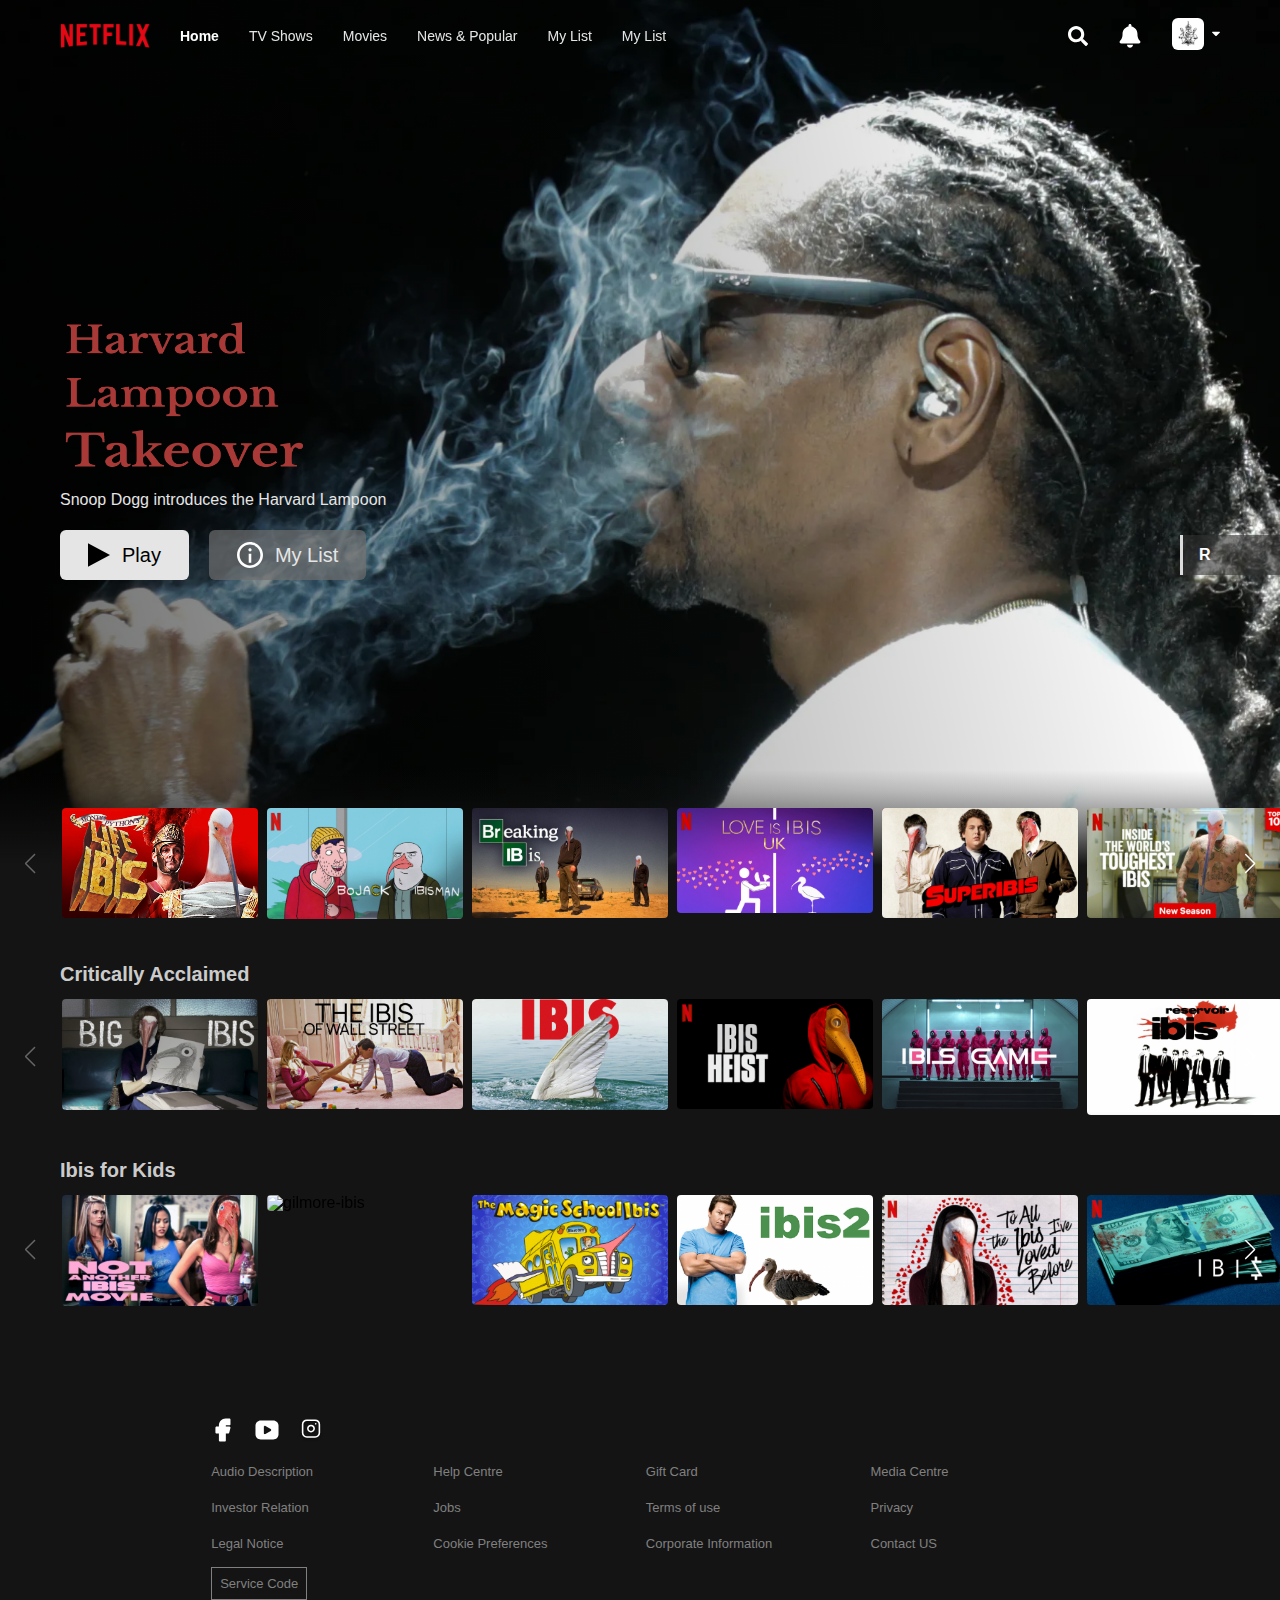
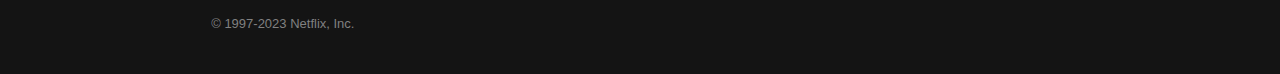
==== commit aebf3ad2: "ui changes added" ====
--- a/index.html
+++ b/index.html
@@ -12,20 +12,20 @@
     <div class="wrapper-cont">
         <!-- header -->
         <header id="header" class="header">
-          <a class="navbar-brand" href="#">
+          <a class="navbar-brand" href="javascript:void(0)">
               <img src="assets/images/logo.png" width="90" height="25" alt="logo">
           </a>
           <ul class="nav-links">
-            <li><a href="" class="active">Home</a></li>
-            <li><a href="">TV Shows</a></li>
-            <li><a href="">Movies</a></li>
-            <li><a href="">News & Popular</a></li>
-            <li><a href="">My List</a></li>
-            <li><a href="">My List</a></li>
+            <li><a href="javascript:void(0)" class="active">Home</a></li>
+            <li><a href="javascript:void(0)">TV Shows</a></li>
+            <li><a href="javascript:void(0)">Movies</a></li>
+            <li><a href="javascript:void(0)">News & Popular</a></li>
+            <li><a href="javascript:void(0)">My List</a></li>
+            <li><a href="javascript:void(0)">My List</a></li>
           </ul>
           <div class="nav-right">
-            <a href=""><img src="assets/images/search.svg" width="20" height="20" alt="logo"></a>
-            <a href=""><img src="assets/images/notification.svg" width="24" height="24" alt="notification"></a>
+            <a href="javascript:void(0)"><img src="assets/images/search.svg" width="20" height="20" alt="logo"></a>
+            <a href="javascript:void(0)"><img src="assets/images/notification.svg" width="24" height="24" alt="notification"></a>
             <div class="dropdown">
               <button onclick="myFunction()" class="dropbtn">
                 <div class="profile-setting">
@@ -34,9 +34,9 @@
                 </div>
               </button>
               <div id="myDropdown" class="dropdown-content">
-                <a href="#home">Home</a>
-                <a href="#about">About</a>
-                <a href="#contact">Contact</a>
+                <a href="javascript:void(0)">Home</a>
+                <a href="javascript:void(0)">About</a>
+                <a href="javascript:void(0)">Contact</a>
               </div>
             </div>
           </div>
@@ -48,17 +48,20 @@
               </div>
               <div class="banner-overlay">
                 <div class="banner_contents">
-                  <h1 class="banner_title">Harvard Lampoon Takeover</h1>
-                  <!-- <div class="animated-logo">
+                  <!-- <h1 class="banner_title">Harvard Lampoon Takeover</h1> -->
+                  <div class="animated-logo">
                     <img src="assets/images/Harvard-Lampoon-Takeover.png" alt="Harvard-Lampoon-Takeover">
-                  </div> -->
+                  </div>
                   <p class="banner_description">
                     Snoop Dogg introduces the Harvard Lampoon
                   </p>
                 </div>
                 <div class="banner_buttons">
                   <div class="left-aside-btns aside-btns">
-                    <button class="banner_button play"><img src="assets/images/play.svg" width="22" height="24" alt="play"> Play</button>
+                    <button class="banner_button play" id="playButton">
+                        <img src="assets/images/play.svg" width="22" height="24" alt="play">
+                        <span id="playText">Play</span>
+                    </button>
                     <button class="banner_button info"><img src="assets/images/info.svg" width="26" height="26" alt="info"> My List</button>
                   </div>
                   <div class="aside-btns">
@@ -67,6 +70,10 @@
                     </div>
                   </div>
                 </div>
+                <!--Audio File-->
+                <audio id="audioElement">
+                  <source src="assets/audio/HarvardUniversity3.m4a" type="audio/mpeg">
+                </audio>
               </div>
               <div class="linear-grdient-sect"></div>
             </div>
@@ -81,11 +88,11 @@
                       </div>
                       <div class="poster-card-bottom">
                         <div class="poster-cards-action">
-                            <a href=""><img src="assets/images/play.svg" width="8" height="9" alt="play"></a>
-                            <a href=""><img src="assets/images/plus.svg" width="10" height="10" alt="plus"></a>
-                            <a href=""><img src="assets/images/thumb-up.svg" width="10" height="10" alt="thumb-up"></a>
-                            <a href=""><img src="assets/images/thumb-down.svg" width="10" height="10" alt="thumb-down"></a>
-                            <a href=""><img src="assets/images/carret-down.svg" width="10" height="6" alt="carret-down"></a>
+                            <a href="javascript:void(0)"><img src="assets/images/play.svg" width="8" height="9" alt="play"></a>
+                            <a href="javascript:void(0)"><img src="assets/images/plus.svg" width="10" height="10" alt="plus"></a>
+                            <a href="javascript:void(0)"><img src="assets/images/thumb-up.svg" width="10" height="10" alt="thumb-up"></a>
+                            <a href="javascript:void(0)"><img src="assets/images/thumb-down.svg" width="10" height="10" alt="thumb-down"></a>
+                            <a href="javascript:void(0)"><img src="assets/images/carret-down.svg" width="10" height="6" alt="carret-down"></a>
                         </div>
                           <p class="recomd-title">Recommended 100%</p>
                           <p class="para">Ibis Mating, Erotic, Reality TV</p>
@@ -97,11 +104,11 @@
                       </div>
                       <div class="poster-card-bottom">
                         <div class="poster-cards-action">
-                            <a href=""><img src="assets/images/play.svg" width="8" height="9" alt="play"></a>
-                            <a href=""><img src="assets/images/plus.svg" width="10" height="10" alt="plus"></a>
-                            <a href=""><img src="assets/images/thumb-up.svg" width="10" height="10" alt="thumb-up"></a>
-                            <a href=""><img src="assets/images/thumb-down.svg" width="10" height="10" alt="thumb-down"></a>
-                            <a href=""><img src="assets/images/carret-down.svg" width="10" height="6" alt="carret-down"></a>
+                            <a href="javascript:void(0)"><img src="assets/images/play.svg" width="8" height="9" alt="play"></a>
+                            <a href="javascript:void(0)"><img src="assets/images/plus.svg" width="10" height="10" alt="plus"></a>
+                            <a href="javascript:void(0)"><img src="assets/images/thumb-up.svg" width="10" height="10" alt="thumb-up"></a>
+                            <a href="javascript:void(0)"><img src="assets/images/thumb-down.svg" width="10" height="10" alt="thumb-down"></a>
+                            <a href="javascript:void(0)"><img src="assets/images/carret-down.svg" width="10" height="6" alt="carret-down"></a>
                         </div>
                           <p class="recomd-title">Recommended 100%</p>
                           <p class="para">Ibis Mating, Erotic, Reality TV</p>
@@ -113,11 +120,11 @@
                       </div>
                       <div class="poster-card-bottom">
                         <div class="poster-cards-action">
-                            <a href=""><img src="assets/images/play.svg" width="8" height="9" alt="play"></a>
-                            <a href=""><img src="assets/images/plus.svg" width="10" height="10" alt="plus"></a>
-                            <a href=""><img src="assets/images/thumb-up.svg" width="10" height="10" alt="thumb-up"></a>
-                            <a href=""><img src="assets/images/thumb-down.svg" width="10" height="10" alt="thumb-down"></a>
-                            <a href=""><img src="assets/images/carret-down.svg" width="10" height="6" alt="carret-down"></a>
+                            <a href="javascript:void(0)"><img src="assets/images/play.svg" width="8" height="9" alt="play"></a>
+                            <a href="javascript:void(0)"><img src="assets/images/plus.svg" width="10" height="10" alt="plus"></a>
+                            <a href="javascript:void(0)"><img src="assets/images/thumb-up.svg" width="10" height="10" alt="thumb-up"></a>
+                            <a href="javascript:void(0)"><img src="assets/images/thumb-down.svg" width="10" height="10" alt="thumb-down"></a>
+                            <a href="javascript:void(0)"><img src="assets/images/carret-down.svg" width="10" height="6" alt="carret-down"></a>
                         </div>
                           <p class="recomd-title">Recommended 100%</p>
                           <p class="para">Ibis Mating, Erotic, Reality TV</p>
@@ -129,11 +136,11 @@
                       </div>
                       <div class="poster-card-bottom">
                         <div class="poster-cards-action">
-                            <a href=""><img src="assets/images/play.svg" width="8" height="9" alt="play"></a>
-                            <a href=""><img src="assets/images/plus.svg" width="10" height="10" alt="plus"></a>
-                            <a href=""><img src="assets/images/thumb-up.svg" width="10" height="10" alt="thumb-up"></a>
-                            <a href=""><img src="assets/images/thumb-down.svg" width="10" height="10" alt="thumb-down"></a>
-                            <a href=""><img src="assets/images/carret-down.svg" width="10" height="6" alt="carret-down"></a>
+                            <a href="javascript:void(0)"><img src="assets/images/play.svg" width="8" height="9" alt="play"></a>
+                            <a href="javascript:void(0)"><img src="assets/images/plus.svg" width="10" height="10" alt="plus"></a>
+                            <a href="javascript:void(0)"><img src="assets/images/thumb-up.svg" width="10" height="10" alt="thumb-up"></a>
+                            <a href="javascript:void(0)"><img src="assets/images/thumb-down.svg" width="10" height="10" alt="thumb-down"></a>
+                            <a href="javascript:void(0)"><img src="assets/images/carret-down.svg" width="10" height="6" alt="carret-down"></a>
                         </div>
                           <p class="recomd-title">Recommended 100%</p>
                           <p class="para">Ibis Mating, Erotic, Reality TV</p>
@@ -145,11 +152,11 @@
                       </div>
                       <div class="poster-card-bottom">
                         <div class="poster-cards-action">
-                            <a href=""><img src="assets/images/play.svg" width="8" height="9" alt="play"></a>
-                            <a href=""><img src="assets/images/plus.svg" width="10" height="10" alt="plus"></a>
-                            <a href=""><img src="assets/images/thumb-up.svg" width="10" height="10" alt="thumb-up"></a>
-                            <a href=""><img src="assets/images/thumb-down.svg" width="10" height="10" alt="thumb-down"></a>
-                            <a href=""><img src="assets/images/carret-down.svg" width="10" height="6" alt="carret-down"></a>
+                            <a href="javascript:void(0)"><img src="assets/images/play.svg" width="8" height="9" alt="play"></a>
+                            <a href="javascript:void(0)"><img src="assets/images/plus.svg" width="10" height="10" alt="plus"></a>
+                            <a href="javascript:void(0)"><img src="assets/images/thumb-up.svg" width="10" height="10" alt="thumb-up"></a>
+                            <a href="javascript:void(0)"><img src="assets/images/thumb-down.svg" width="10" height="10" alt="thumb-down"></a>
+                            <a href="javascript:void(0)"><img src="assets/images/carret-down.svg" width="10" height="6" alt="carret-down"></a>
                         </div>
                           <p class="recomd-title">Recommended 100%</p>
                           <p class="para">Ibis Mating, Erotic, Reality TV</p>
@@ -161,11 +168,11 @@
                       </div>
                       <div class="poster-card-bottom">
                         <div class="poster-cards-action">
-                            <a href=""><img src="assets/images/play.svg" width="8" height="9" alt="play"></a>
-                            <a href=""><img src="assets/images/plus.svg" width="10" height="10" alt="plus"></a>
-                            <a href=""><img src="assets/images/thumb-up.svg" width="10" height="10" alt="thumb-up"></a>
-                            <a href=""><img src="assets/images/thumb-down.svg" width="10" height="10" alt="thumb-down"></a>
-                            <a href=""><img src="assets/images/carret-down.svg" width="10" height="6" alt="carret-down"></a>
+                            <a href="javascript:void(0)"><img src="assets/images/play.svg" width="8" height="9" alt="play"></a>
+                            <a href="javascript:void(0)"><img src="assets/images/plus.svg" width="10" height="10" alt="plus"></a>
+                            <a href="javascript:void(0)"><img src="assets/images/thumb-up.svg" width="10" height="10" alt="thumb-up"></a>
+                            <a href="javascript:void(0)"><img src="assets/images/thumb-down.svg" width="10" height="10" alt="thumb-down"></a>
+                            <a href="javascript:void(0)"><img src="assets/images/carret-down.svg" width="10" height="6" alt="carret-down"></a>
                         </div>
                           <p class="recomd-title">Recommended 100%</p>
                           <p class="para">Ibis Mating, Erotic, Reality TV</p>
@@ -177,11 +184,11 @@
                       </div>
                       <div class="poster-card-bottom">
                         <div class="poster-cards-action">
-                            <a href=""><img src="assets/images/play.svg" width="8" height="9" alt="play"></a>
-                            <a href=""><img src="assets/images/plus.svg" width="10" height="10" alt="plus"></a>
-                            <a href=""><img src="assets/images/thumb-up.svg" width="10" height="10" alt="thumb-up"></a>
-                            <a href=""><img src="assets/images/thumb-down.svg" width="10" height="10" alt="thumb-down"></a>
-                            <a href=""><img src="assets/images/carret-down.svg" width="10" height="6" alt="carret-down"></a>
+                            <a href="javascript:void(0)"><img src="assets/images/play.svg" width="8" height="9" alt="play"></a>
+                            <a href="javascript:void(0)"><img src="assets/images/plus.svg" width="10" height="10" alt="plus"></a>
+                            <a href="javascript:void(0)"><img src="assets/images/thumb-up.svg" width="10" height="10" alt="thumb-up"></a>
+                            <a href="javascript:void(0)"><img src="assets/images/thumb-down.svg" width="10" height="10" alt="thumb-down"></a>
+                            <a href="javascript:void(0)"><img src="assets/images/carret-down.svg" width="10" height="6" alt="carret-down"></a>
                         </div>
                           <p class="recomd-title">Recommended 100%</p>
                           <p class="para">Ibis Mating, Erotic, Reality TV</p>
@@ -202,11 +209,11 @@
                         </div>
                         <div class="poster-card-bottom">
                           <div class="poster-cards-action">
-                              <a href=""><img src="assets/images/play.svg" width="8" height="9" alt="play"></a>
-                              <a href=""><img src="assets/images/plus.svg" width="10" height="10" alt="plus"></a>
-                              <a href=""><img src="assets/images/thumb-up.svg" width="10" height="10" alt="thumb-up"></a>
-                              <a href=""><img src="assets/images/thumb-down.svg" width="10" height="10" alt="thumb-down"></a>
-                              <a href=""><img src="assets/images/carret-down.svg" width="10" height="6" alt="carret-down"></a>
+                              <a href="javascript:void(0)"><img src="assets/images/play.svg" width="8" height="9" alt="play"></a>
+                              <a href="javascript:void(0)"><img src="assets/images/plus.svg" width="10" height="10" alt="plus"></a>
+                              <a href="javascript:void(0)"><img src="assets/images/thumb-up.svg" width="10" height="10" alt="thumb-up"></a>
+                              <a href="javascript:void(0)"><img src="assets/images/thumb-down.svg" width="10" height="10" alt="thumb-down"></a>
+                              <a href="javascript:void(0)"><img src="assets/images/carret-down.svg" width="10" height="6" alt="carret-down"></a>
                           </div>
                             <p class="recomd-title">Recommended 100%</p>
                             <p class="para">Ibis Mating, Erotic, Reality TV</p>
@@ -218,11 +225,11 @@
                       </div>
                       <div class="poster-card-bottom">
                         <div class="poster-cards-action">
-                            <a href=""><img src="assets/images/play.svg" width="8" height="9" alt="play"></a>
-                            <a href=""><img src="assets/images/plus.svg" width="10" height="10" alt="plus"></a>
-                            <a href=""><img src="assets/images/thumb-up.svg" width="10" height="10" alt="thumb-up"></a>
-                            <a href=""><img src="assets/images/thumb-down.svg" width="10" height="10" alt="thumb-down"></a>
-                            <a href=""><img src="assets/images/carret-down.svg" width="10" height="6" alt="carret-down"></a>
+                            <a href="javascript:void(0)"><img src="assets/images/play.svg" width="8" height="9" alt="play"></a>
+                            <a href="javascript:void(0)"><img src="assets/images/plus.svg" width="10" height="10" alt="plus"></a>
+                            <a href="javascript:void(0)"><img src="assets/images/thumb-up.svg" width="10" height="10" alt="thumb-up"></a>
+                            <a href="javascript:void(0)"><img src="assets/images/thumb-down.svg" width="10" height="10" alt="thumb-down"></a>
+                            <a href="javascript:void(0)"><img src="assets/images/carret-down.svg" width="10" height="6" alt="carret-down"></a>
                         </div>
                           <p class="recomd-title">Recommended 100%</p>
                           <p class="para">Ibis Mating, Erotic, Reality TV</p>
@@ -234,11 +241,11 @@
                       </div>
                       <div class="poster-card-bottom">
                         <div class="poster-cards-action">
-                            <a href=""><img src="assets/images/play.svg" width="8" height="9" alt="play"></a>
-                            <a href=""><img src="assets/images/plus.svg" width="10" height="10" alt="plus"></a>
-                            <a href=""><img src="assets/images/thumb-up.svg" width="10" height="10" alt="thumb-up"></a>
-                            <a href=""><img src="assets/images/thumb-down.svg" width="10" height="10" alt="thumb-down"></a>
-                            <a href=""><img src="assets/images/carret-down.svg" width="10" height="6" alt="carret-down"></a>
+                            <a href="javascript:void(0)"><img src="assets/images/play.svg" width="8" height="9" alt="play"></a>
+                            <a href="javascript:void(0)"><img src="assets/images/plus.svg" width="10" height="10" alt="plus"></a>
+                            <a href="javascript:void(0)"><img src="assets/images/thumb-up.svg" width="10" height="10" alt="thumb-up"></a>
+                            <a href="javascript:void(0)"><img src="assets/images/thumb-down.svg" width="10" height="10" alt="thumb-down"></a>
+                            <a href="javascript:void(0)"><img src="assets/images/carret-down.svg" width="10" height="6" alt="carret-down"></a>
                         </div>
                           <p class="recomd-title">Recommended 100%</p>
                           <p class="para">Ibis Mating, Erotic, Reality TV</p>
@@ -250,11 +257,11 @@
                       </div>
                       <div class="poster-card-bottom">
                         <div class="poster-cards-action">
-                            <a href=""><img src="assets/images/play.svg" width="8" height="9" alt="play"></a>
-                            <a href=""><img src="assets/images/plus.svg" width="10" height="10" alt="plus"></a>
-                            <a href=""><img src="assets/images/thumb-up.svg" width="10" height="10" alt="thumb-up"></a>
-                            <a href=""><img src="assets/images/thumb-down.svg" width="10" height="10" alt="thumb-down"></a>
-                            <a href=""><img src="assets/images/carret-down.svg" width="10" height="6" alt="carret-down"></a>
+                            <a href="javascript:void(0)"><img src="assets/images/play.svg" width="8" height="9" alt="play"></a>
+                            <a href="javascript:void(0)"><img src="assets/images/plus.svg" width="10" height="10" alt="plus"></a>
+                            <a href="javascript:void(0)"><img src="assets/images/thumb-up.svg" width="10" height="10" alt="thumb-up"></a>
+                            <a href="javascript:void(0)"><img src="assets/images/thumb-down.svg" width="10" height="10" alt="thumb-down"></a>
+                            <a href="javascript:void(0)"><img src="assets/images/carret-down.svg" width="10" height="6" alt="carret-down"></a>
                         </div>
                           <p class="recomd-title">Recommended 100%</p>
                           <p class="para">Ibis Mating, Erotic, Reality TV</p>
@@ -266,11 +273,11 @@
                       </div>
                       <div class="poster-card-bottom">
                         <div class="poster-cards-action">
-                            <a href=""><img src="assets/images/play.svg" width="8" height="9" alt="play"></a>
-                            <a href=""><img src="assets/images/plus.svg" width="10" height="10" alt="plus"></a>
-                            <a href=""><img src="assets/images/thumb-up.svg" width="10" height="10" alt="thumb-up"></a>
-                            <a href=""><img src="assets/images/thumb-down.svg" width="10" height="10" alt="thumb-down"></a>
-                            <a href=""><img src="assets/images/carret-down.svg" width="10" height="6" alt="carret-down"></a>
+                            <a href="javascript:void(0)"><img src="assets/images/play.svg" width="8" height="9" alt="play"></a>
+                            <a href="javascript:void(0)"><img src="assets/images/plus.svg" width="10" height="10" alt="plus"></a>
+                            <a href="javascript:void(0)"><img src="assets/images/thumb-up.svg" width="10" height="10" alt="thumb-up"></a>
+                            <a href="javascript:void(0)"><img src="assets/images/thumb-down.svg" width="10" height="10" alt="thumb-down"></a>
+                            <a href="javascript:void(0)"><img src="assets/images/carret-down.svg" width="10" height="6" alt="carret-down"></a>
                         </div>
                           <p class="recomd-title">Recommended 100%</p>
                           <p class="para">Ibis Mating, Erotic, Reality TV</p>
@@ -282,11 +289,11 @@
                       </div>
                       <div class="poster-card-bottom">
                         <div class="poster-cards-action">
-                            <a href=""><img src="assets/images/play.svg" width="8" height="9" alt="play"></a>
-                            <a href=""><img src="assets/images/plus.svg" width="10" height="10" alt="plus"></a>
-                            <a href=""><img src="assets/images/thumb-up.svg" width="10" height="10" alt="thumb-up"></a>
-                            <a href=""><img src="assets/images/thumb-down.svg" width="10" height="10" alt="thumb-down"></a>
-                            <a href=""><img src="assets/images/carret-down.svg" width="10" height="6" alt="carret-down"></a>
+                            <a href="javascript:void(0)"><img src="assets/images/play.svg" width="8" height="9" alt="play"></a>
+                            <a href="javascript:void(0)"><img src="assets/images/plus.svg" width="10" height="10" alt="plus"></a>
+                            <a href="javascript:void(0)"><img src="assets/images/thumb-up.svg" width="10" height="10" alt="thumb-up"></a>
+                            <a href="javascript:void(0)"><img src="assets/images/thumb-down.svg" width="10" height="10" alt="thumb-down"></a>
+                            <a href="javascript:void(0)"><img src="assets/images/carret-down.svg" width="10" height="6" alt="carret-down"></a>
                         </div>
                           <p class="recomd-title">Recommended 100%</p>
                           <p class="para">Ibis Mating, Erotic, Reality TV</p>
@@ -298,11 +305,11 @@
                       </div>
                       <div class="poster-card-bottom">
                         <div class="poster-cards-action">
-                            <a href=""><img src="assets/images/play.svg" width="8" height="9" alt="play"></a>
-                            <a href=""><img src="assets/images/plus.svg" width="10" height="10" alt="plus"></a>
-                            <a href=""><img src="assets/images/thumb-up.svg" width="10" height="10" alt="thumb-up"></a>
-                            <a href=""><img src="assets/images/thumb-down.svg" width="10" height="10" alt="thumb-down"></a>
-                            <a href=""><img src="assets/images/carret-down.svg" width="10" height="6" alt="carret-down"></a>
+                            <a href="javascript:void(0)"><img src="assets/images/play.svg" width="8" height="9" alt="play"></a>
+                            <a href="javascript:void(0)"><img src="assets/images/plus.svg" width="10" height="10" alt="plus"></a>
+                            <a href="javascript:void(0)"><img src="assets/images/thumb-up.svg" width="10" height="10" alt="thumb-up"></a>
+                            <a href="javascript:void(0)"><img src="assets/images/thumb-down.svg" width="10" height="10" alt="thumb-down"></a>
+                            <a href="javascript:void(0)"><img src="assets/images/carret-down.svg" width="10" height="6" alt="carret-down"></a>
                         </div>
                           <p class="recomd-title">Recommended 100%</p>
                           <p class="para">Ibis Mating, Erotic, Reality TV</p>
@@ -314,11 +321,11 @@
                       </div>
                       <div class="poster-card-bottom">
                         <div class="poster-cards-action">
-                            <a href=""><img src="assets/images/play.svg" width="8" height="9" alt="play"></a>
-                            <a href=""><img src="assets/images/plus.svg" width="10" height="10" alt="plus"></a>
-                            <a href=""><img src="assets/images/thumb-up.svg" width="10" height="10" alt="thumb-up"></a>
-                            <a href=""><img src="assets/images/thumb-down.svg" width="10" height="10" alt="thumb-down"></a>
-                            <a href=""><img src="assets/images/carret-down.svg" width="10" height="6" alt="carret-down"></a>
+                            <a href="javascript:void(0)"><img src="assets/images/play.svg" width="8" height="9" alt="play"></a>
+                            <a href="javascript:void(0)"><img src="assets/images/plus.svg" width="10" height="10" alt="plus"></a>
+                            <a href="javascript:void(0)"><img src="assets/images/thumb-up.svg" width="10" height="10" alt="thumb-up"></a>
+                            <a href="javascript:void(0)"><img src="assets/images/thumb-down.svg" width="10" height="10" alt="thumb-down"></a>
+                            <a href="javascript:void(0)"><img src="assets/images/carret-down.svg" width="10" height="6" alt="carret-down"></a>
                         </div>
                           <p class="recomd-title">Recommended 100%</p>
                           <p class="para">Ibis Mating, Erotic, Reality TV</p>
@@ -339,11 +346,11 @@
                       </div>
                       <div class="poster-card-bottom">
                         <div class="poster-cards-action">
-                            <a href=""><img src="assets/images/play.svg" width="8" height="9" alt="play"></a>
-                            <a href=""><img src="assets/images/plus.svg" width="10" height="10" alt="plus"></a>
-                            <a href=""><img src="assets/images/thumb-up.svg" width="10" height="10" alt="thumb-up"></a>
-                            <a href=""><img src="assets/images/thumb-down.svg" width="10" height="10" alt="thumb-down"></a>
-                            <a href=""><img src="assets/images/carret-down.svg" width="10" height="6" alt="carret-down"></a>
+                            <a href="javascript:void(0)"><img src="assets/images/play.svg" width="8" height="9" alt="play"></a>
+                            <a href="javascript:void(0)"><img src="assets/images/plus.svg" width="10" height="10" alt="plus"></a>
+                            <a href="javascript:void(0)"><img src="assets/images/thumb-up.svg" width="10" height="10" alt="thumb-up"></a>
+                            <a href="javascript:void(0)"><img src="assets/images/thumb-down.svg" width="10" height="10" alt="thumb-down"></a>
+                            <a href="javascript:void(0)"><img src="assets/images/carret-down.svg" width="10" height="6" alt="carret-down"></a>
                         </div>
                           <p class="recomd-title">Recommended 100%</p>
                           <p class="para">Ibis Mating, Erotic, Reality TV</p>
@@ -355,11 +362,11 @@
                       </div>
                       <div class="poster-card-bottom">
                         <div class="poster-cards-action">
-                            <a href=""><img src="assets/images/play.svg" width="8" height="9" alt="play"></a>
-                            <a href=""><img src="assets/images/plus.svg" width="10" height="10" alt="plus"></a>
-                            <a href=""><img src="assets/images/thumb-up.svg" width="10" height="10" alt="thumb-up"></a>
-                            <a href=""><img src="assets/images/thumb-down.svg" width="10" height="10" alt="thumb-down"></a>
-                            <a href=""><img src="assets/images/carret-down.svg" width="10" height="6" alt="carret-down"></a>
+                            <a href="javascript:void(0)"><img src="assets/images/play.svg" width="8" height="9" alt="play"></a>
+                            <a href="javascript:void(0)"><img src="assets/images/plus.svg" width="10" height="10" alt="plus"></a>
+                            <a href="javascript:void(0)"><img src="assets/images/thumb-up.svg" width="10" height="10" alt="thumb-up"></a>
+                            <a href="javascript:void(0)"><img src="assets/images/thumb-down.svg" width="10" height="10" alt="thumb-down"></a>
+                            <a href="javascript:void(0)"><img src="assets/images/carret-down.svg" width="10" height="6" alt="carret-down"></a>
                         </div>
                           <p class="recomd-title">Recommended 100%</p>
                           <p class="para">Ibis Mating, Erotic, Reality TV</p>
@@ -371,11 +378,11 @@
                       </div>
                       <div class="poster-card-bottom">
                         <div class="poster-cards-action">
-                            <a href=""><img src="assets/images/play.svg" width="8" height="9" alt="play"></a>
-                            <a href=""><img src="assets/images/plus.svg" width="10" height="10" alt="plus"></a>
-                            <a href=""><img src="assets/images/thumb-up.svg" width="10" height="10" alt="thumb-up"></a>
-                            <a href=""><img src="assets/images/thumb-down.svg" width="10" height="10" alt="thumb-down"></a>
-                            <a href=""><img src="assets/images/carret-down.svg" width="10" height="6" alt="carret-down"></a>
+                            <a href="javascript:void(0)"><img src="assets/images/play.svg" width="8" height="9" alt="play"></a>
+                            <a href="javascript:void(0)"><img src="assets/images/plus.svg" width="10" height="10" alt="plus"></a>
+                            <a href="javascript:void(0)"><img src="assets/images/thumb-up.svg" width="10" height="10" alt="thumb-up"></a>
+                            <a href="javascript:void(0)"><img src="assets/images/thumb-down.svg" width="10" height="10" alt="thumb-down"></a>
+                            <a href="javascript:void(0)"><img src="assets/images/carret-down.svg" width="10" height="6" alt="carret-down"></a>
                         </div>
                           <p class="recomd-title">Recommended 100%</p>
                           <p class="para">Ibis Mating, Erotic, Reality TV</p>
@@ -387,11 +394,11 @@
                       </div>
                       <div class="poster-card-bottom">
                         <div class="poster-cards-action">
-                            <a href=""><img src="assets/images/play.svg" width="8" height="9" alt="play"></a>
-                            <a href=""><img src="assets/images/plus.svg" width="10" height="10" alt="plus"></a>
-                            <a href=""><img src="assets/images/thumb-up.svg" width="10" height="10" alt="thumb-up"></a>
-                            <a href=""><img src="assets/images/thumb-down.svg" width="10" height="10" alt="thumb-down"></a>
-                            <a href=""><img src="assets/images/carret-down.svg" width="10" height="6" alt="carret-down"></a>
+                            <a href="javascript:void(0)"><img src="assets/images/play.svg" width="8" height="9" alt="play"></a>
+                            <a href="javascript:void(0)"><img src="assets/images/plus.svg" width="10" height="10" alt="plus"></a>
+                            <a href="javascript:void(0)"><img src="assets/images/thumb-up.svg" width="10" height="10" alt="thumb-up"></a>
+                            <a href="javascript:void(0)"><img src="assets/images/thumb-down.svg" width="10" height="10" alt="thumb-down"></a>
+                            <a href="javascript:void(0)"><img src="assets/images/carret-down.svg" width="10" height="6" alt="carret-down"></a>
                         </div>
                           <p class="recomd-title">Recommended 100%</p>
                           <p class="para">Ibis Mating, Erotic, Reality TV</p>
@@ -403,11 +410,11 @@
                       </div>
                       <div class="poster-card-bottom">
                         <div class="poster-cards-action">
-                            <a href=""><img src="assets/images/play.svg" width="8" height="9" alt="play"></a>
-                            <a href=""><img src="assets/images/plus.svg" width="10" height="10" alt="plus"></a>
-                            <a href=""><img src="assets/images/thumb-up.svg" width="10" height="10" alt="thumb-up"></a>
-                            <a href=""><img src="assets/images/thumb-down.svg" width="10" height="10" alt="thumb-down"></a>
-                            <a href=""><img src="assets/images/carret-down.svg" width="10" height="6" alt="carret-down"></a>
+                            <a href="javascript:void(0)"><img src="assets/images/play.svg" width="8" height="9" alt="play"></a>
+                            <a href="javascript:void(0)"><img src="assets/images/plus.svg" width="10" height="10" alt="plus"></a>
+                            <a href="javascript:void(0)"><img src="assets/images/thumb-up.svg" width="10" height="10" alt="thumb-up"></a>
+                            <a href="javascript:void(0)"><img src="assets/images/thumb-down.svg" width="10" height="10" alt="thumb-down"></a>
+                            <a href="javascript:void(0)"><img src="assets/images/carret-down.svg" width="10" height="6" alt="carret-down"></a>
                         </div>
                           <p class="recomd-title">Recommended 100%</p>
                           <p class="para">Ibis Mating, Erotic, Reality TV</p>
@@ -419,11 +426,11 @@
                       </div>
                       <div class="poster-card-bottom">
                         <div class="poster-cards-action">
-                            <a href=""><img src="assets/images/play.svg" width="8" height="9" alt="play"></a>
-                            <a href=""><img src="assets/images/plus.svg" width="10" height="10" alt="plus"></a>
-                            <a href=""><img src="assets/images/thumb-up.svg" width="10" height="10" alt="thumb-up"></a>
-                            <a href=""><img src="assets/images/thumb-down.svg" width="10" height="10" alt="thumb-down"></a>
-                            <a href=""><img src="assets/images/carret-down.svg" width="10" height="6" alt="carret-down"></a>
+                            <a href="javascript:void(0)"><img src="assets/images/play.svg" width="8" height="9" alt="play"></a>
+                            <a href="javascript:void(0)"><img src="assets/images/plus.svg" width="10" height="10" alt="plus"></a>
+                            <a href="javascript:void(0)"><img src="assets/images/thumb-up.svg" width="10" height="10" alt="thumb-up"></a>
+                            <a href="javascript:void(0)"><img src="assets/images/thumb-down.svg" width="10" height="10" alt="thumb-down"></a>
+                            <a href="javascript:void(0)"><img src="assets/images/carret-down.svg" width="10" height="6" alt="carret-down"></a>
                         </div>
                           <p class="recomd-title">Recommended 100%</p>
                           <p class="para">Ibis Mating, Erotic, Reality TV</p>
@@ -435,11 +442,11 @@
                       </div>
                       <div class="poster-card-bottom">
                         <div class="poster-cards-action">
-                            <a href=""><img src="assets/images/play.svg" width="8" height="9" alt="play"></a>
-                            <a href=""><img src="assets/images/plus.svg" width="10" height="10" alt="plus"></a>
-                            <a href=""><img src="assets/images/thumb-up.svg" width="10" height="10" alt="thumb-up"></a>
-                            <a href=""><img src="assets/images/thumb-down.svg" width="10" height="10" alt="thumb-down"></a>
-                            <a href=""><img src="assets/images/carret-down.svg" width="10" height="6" alt="carret-down"></a>
+                            <a href="javascript:void(0)"><img src="assets/images/play.svg" width="8" height="9" alt="play"></a>
+                            <a href="javascript:void(0)"><img src="assets/images/plus.svg" width="10" height="10" alt="plus"></a>
+                            <a href="javascript:void(0)"><img src="assets/images/thumb-up.svg" width="10" height="10" alt="thumb-up"></a>
+                            <a href="javascript:void(0)"><img src="assets/images/thumb-down.svg" width="10" height="10" alt="thumb-down"></a>
+                            <a href="javascript:void(0)"><img src="assets/images/carret-down.svg" width="10" height="6" alt="carret-down"></a>
                         </div>
                           <p class="recomd-title">Recommended 100%</p>
                           <p class="para">Ibis Mating, Erotic, Reality TV</p>
@@ -454,43 +461,39 @@
         </main>
         <footer class="footer-wrap">
           <div class="social-links">
-            <a href=""><img src="assets/images/facebook.svg" width="24" height="24" alt="facebook"></a>
-            <a href=""><img src="assets/images/Youtube.svg" width="24" height="24" alt="Youtube"></a>
-            <a href=""><img src="assets/images/instagram.svg" width="24" height="24" alt="instagram"></a>
+            <a href="javascript:void(0)"><img src="assets/images/facebook.svg" width="24" height="24" alt="facebook"></a>
+            <a href="javascript:void(0)"><img src="assets/images/Youtube.svg" width="24" height="24" alt="Youtube"></a>
+            <a href="javascript:void(0)"><img src="assets/images/instagram.svg" width="24" height="24" alt="instagram"></a>
           </div>
           <div class="footer-widgets">
                <ul class="widget">
-                  <li><a href="#">Audio Description</a></li>
-                  <li><a href="#">Investor Relation</a></li>
-                  <li><a href="#">Legal Notice</a></li>            
+                  <li><a href="javascript:void(0)">Audio Description</a></li>
+                  <li><a href="javascript:void(0)">Investor Relation</a></li>
+                  <li><a href="javascript:void(0)">Legal Notice</a></li>            
               </ul>
               <ul class="widget">
-                  <li><a href="#">Help Centre</a></li>
-                  <li><a href="#">Jobs</a></li>
-                  <li><a href="#">Cookie Preferences</a></li>           
+                  <li><a href="javascript:void(0)">Help Centre</a></li>
+                  <li><a href="javascript:void(0)">Jobs</a></li>
+                  <li><a href="javascript:void(0)">Cookie Preferences</a></li>           
               </ul>
                <ul class="widget">
-                  <li><a href="#">Gift Card</a></li>
-                  <li><a href="#">Terms of use</a></li>
-                  <li><a href="#">Corporate Information</a></li>          
+                  <li><a href="javascript:void(0)">Gift Card</a></li>
+                  <li><a href="javascript:void(0)">Terms of use</a></li>
+                  <li><a href="javascript:void(0)">Corporate Information</a></li>          
               </ul>
                <ul class="widget">
-                <li><a href="#">Media Centre</a></li>
-                  <li><a href="#">Privacy</a></li>
-                  <li><a href="#">Contact US</a></li>            
+                <li><a href="javascript:void(0)">Media Centre</a></li>
+                  <li><a href="javascript:void(0)">Privacy</a></li>
+                  <li><a href="javascript:void(0)">Contact US</a></li>            
               </ul>
           </div>
           <div class="service-code">
-            <a href="#">Service Code</a>
+            <a href="javascript:void(0)">Service Code</a>
           </div>
           <div class="copy-right">
               <p>© 1997-2023 Netflix, Inc.</p>
           </div>
       </footer>
-      <!---Background Audio--->
-      <audio id="myAudio" autoplay>
-        <source src="assets/audio/HarvardUniversity3.m4a" type="audio/mpeg">
-      </audio>
     </div>
     <script src="https://ajax.googleapis.com/ajax/libs/jquery/3.6.4/jquery.min.js"></script>
     <script src="assets/js/swiper-bundle.min.js"></script>
--- a/assets/css/style.css
+++ b/assets/css/style.css
@@ -172,6 +172,10 @@
     color: #e5e5e5;
     font-size: 30px;
     font-weight: 700;
+}
+.animated-logo img {
+    width: 250px;
+    height: 150px;
 }
 .banner_contents p {
     font-size: 16px;
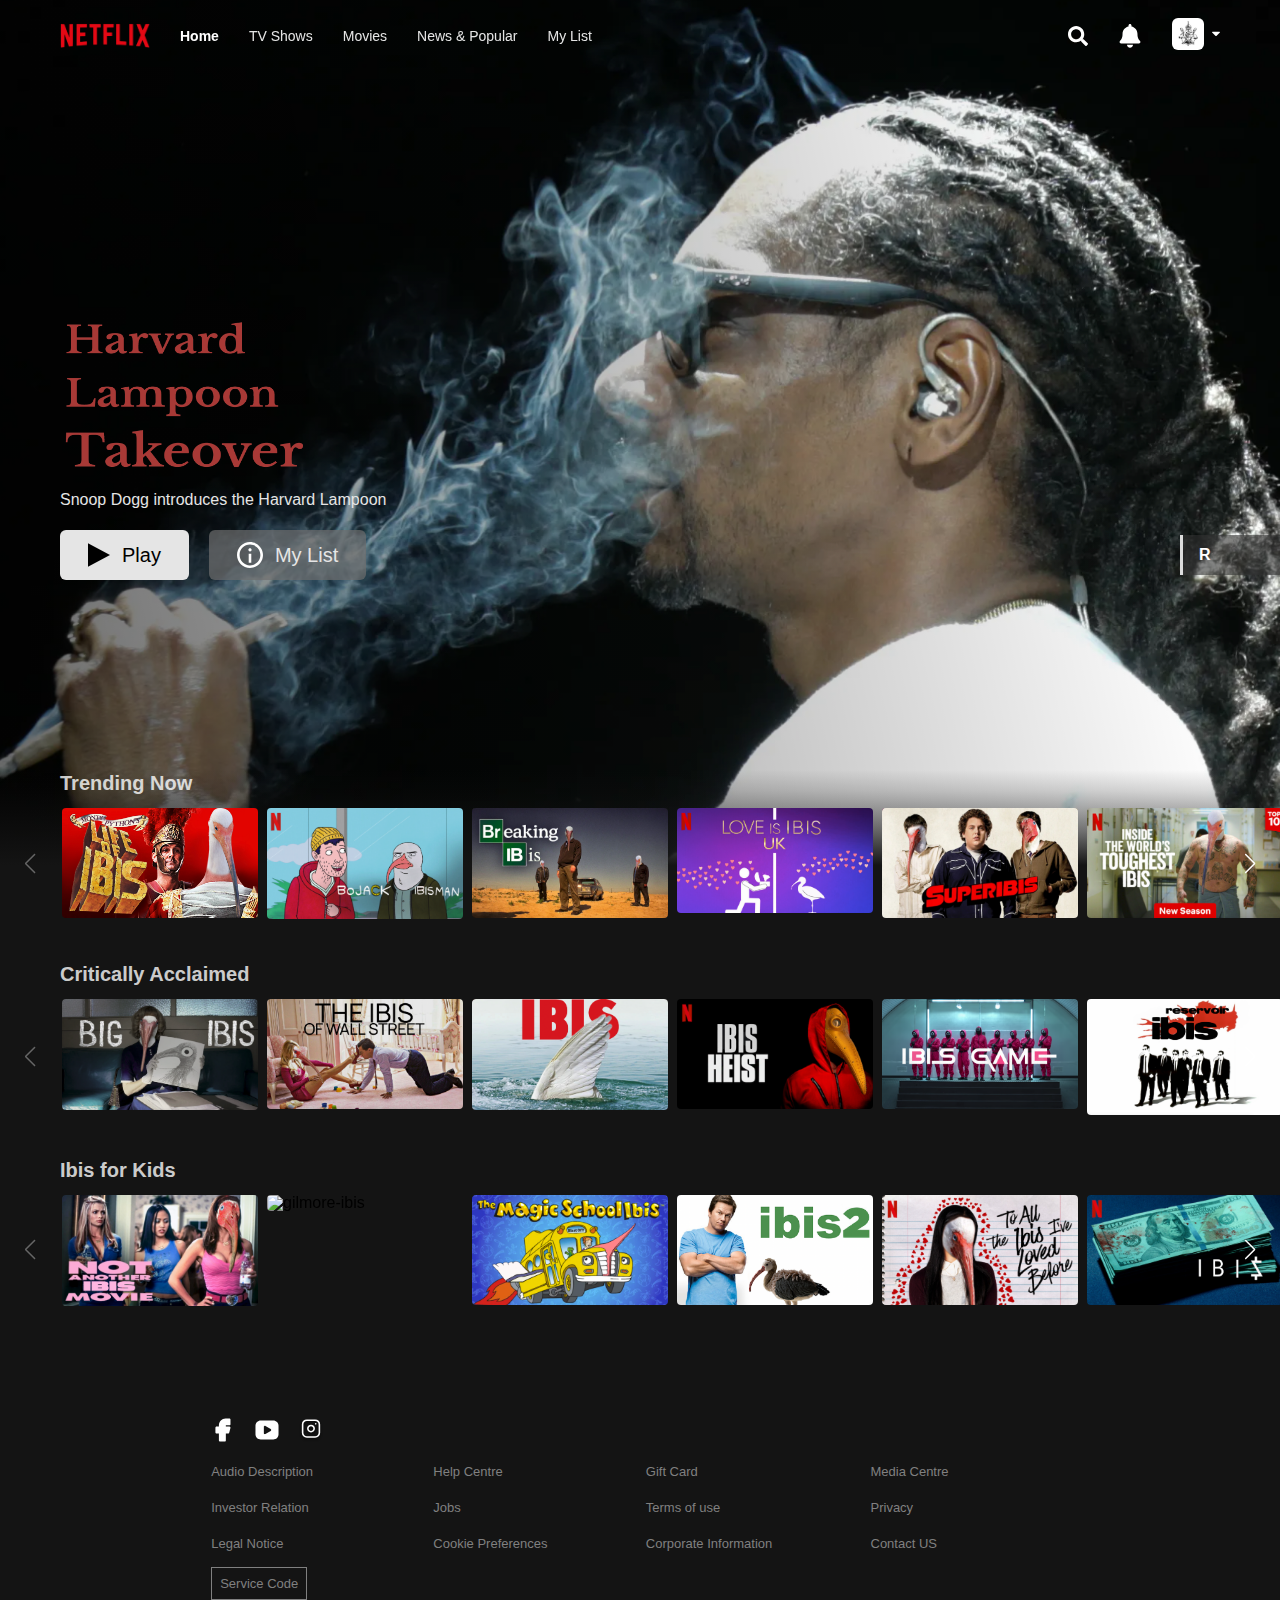
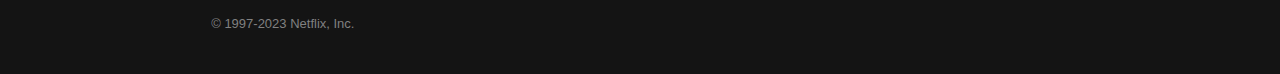
==== commit 89f1923a: "changes added" ====
--- a/index.html
+++ b/index.html
@@ -20,7 +20,6 @@
             <li><a href="javascript:void(0)">TV Shows</a></li>
             <li><a href="javascript:void(0)">Movies</a></li>
             <li><a href="javascript:void(0)">News & Popular</a></li>
-            <li><a href="javascript:void(0)">My List</a></li>
             <li><a href="javascript:void(0)">My List</a></li>
           </ul>
           <div class="nav-right">
@@ -79,7 +78,7 @@
             </div>
             <div class="content-listing">
               <div class="content-listing-row">
-                <h3>Trending Now</h3>
+                <h3 class="first-heading">Trending Now</h3>
                 <div class="swiper mySwiper">
                   <div class="swiper-wrapper">
                     <div class="swiper-slide poster-card">
--- a/assets/css/style.css
+++ b/assets/css/style.css
@@ -418,4 +418,8 @@
     font-size: 13px;
     line-height: 20px;
     margin-top: 20px;
+}
+.first-heading {
+    z-index: 1;
+    position: relative;
 }